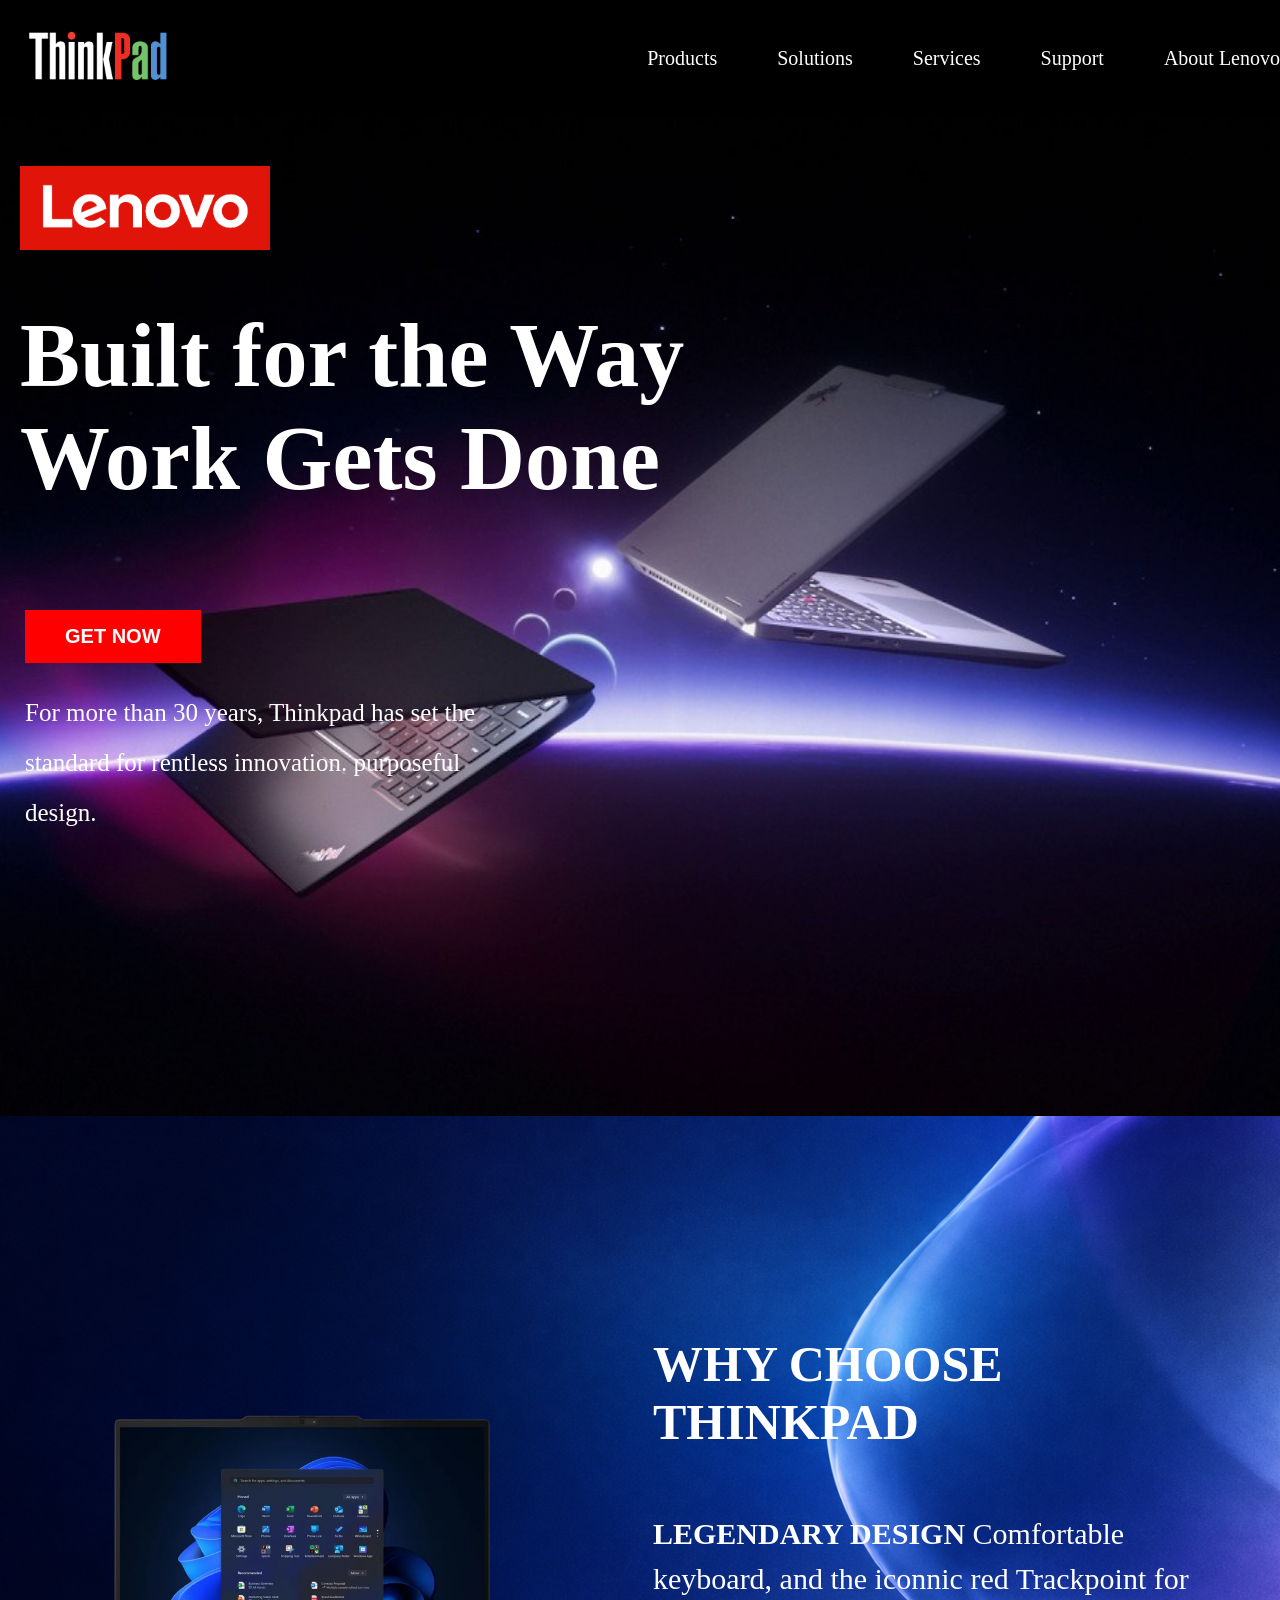
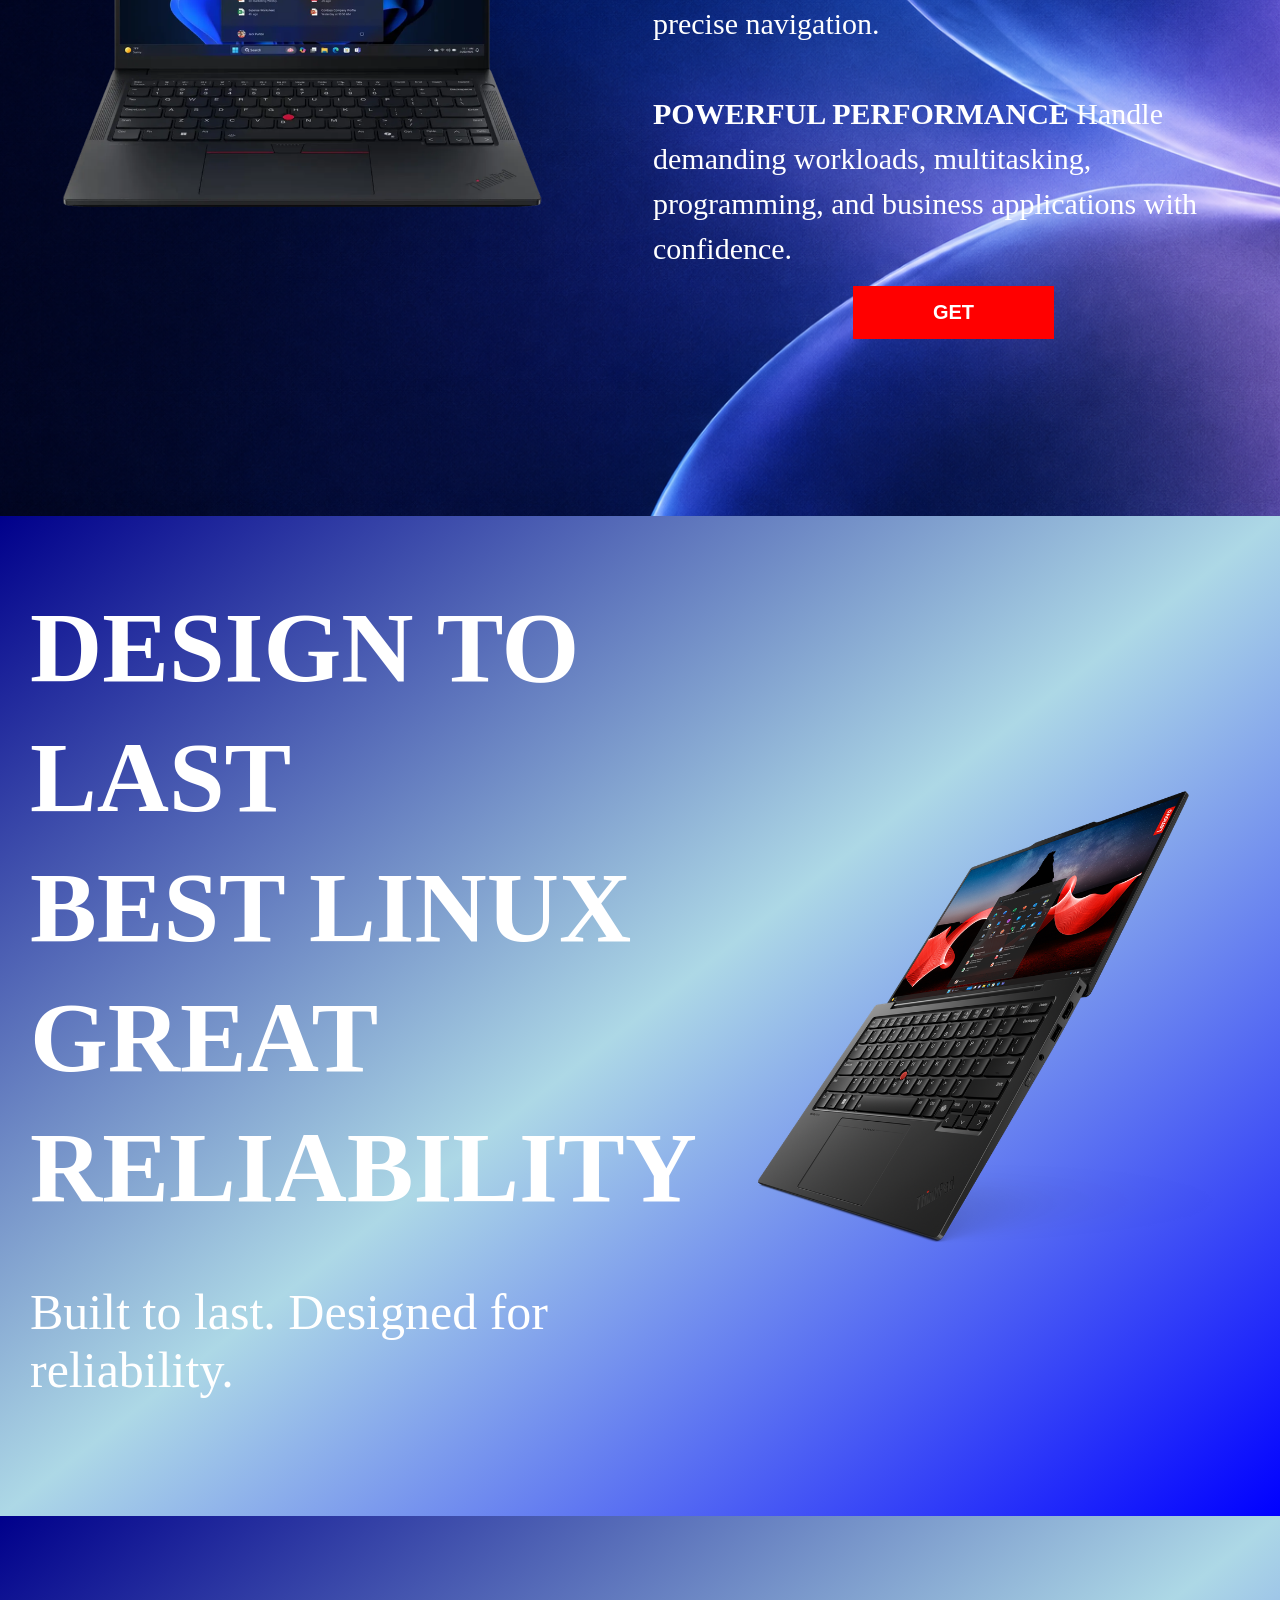
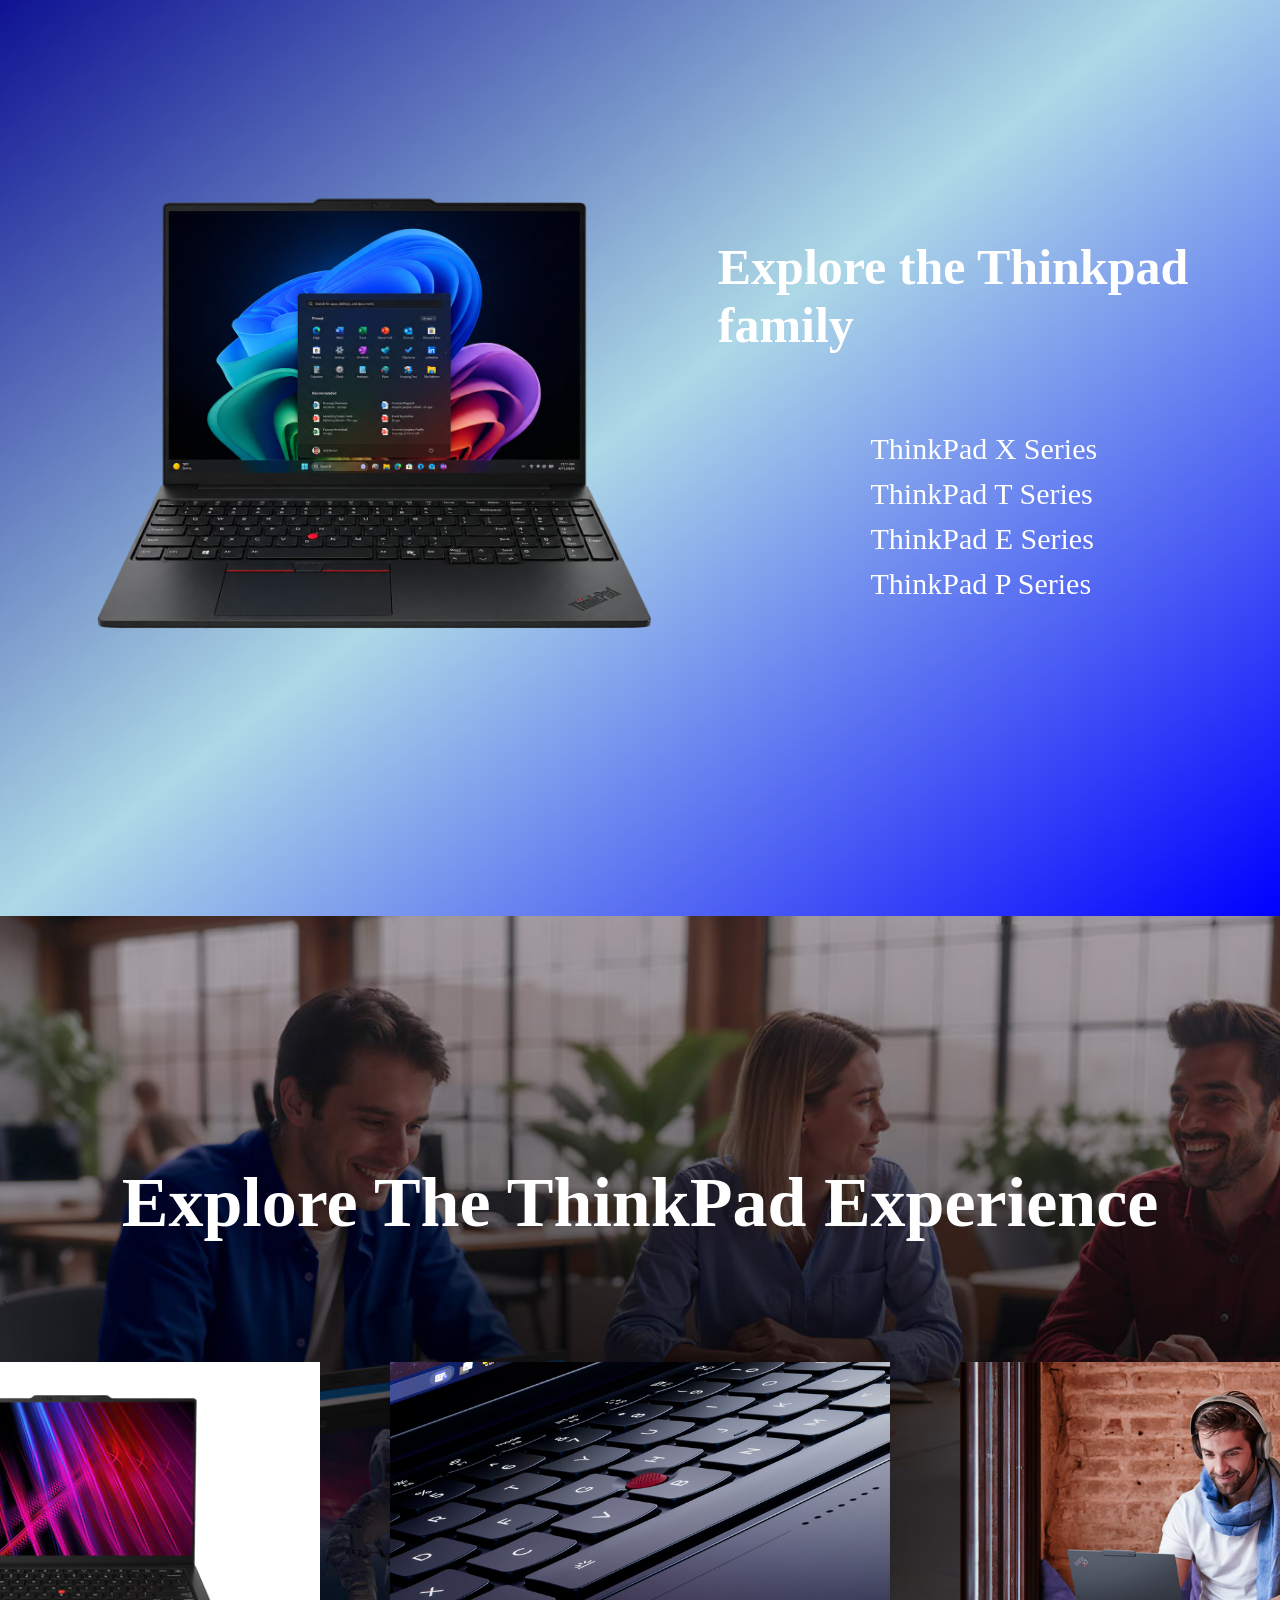
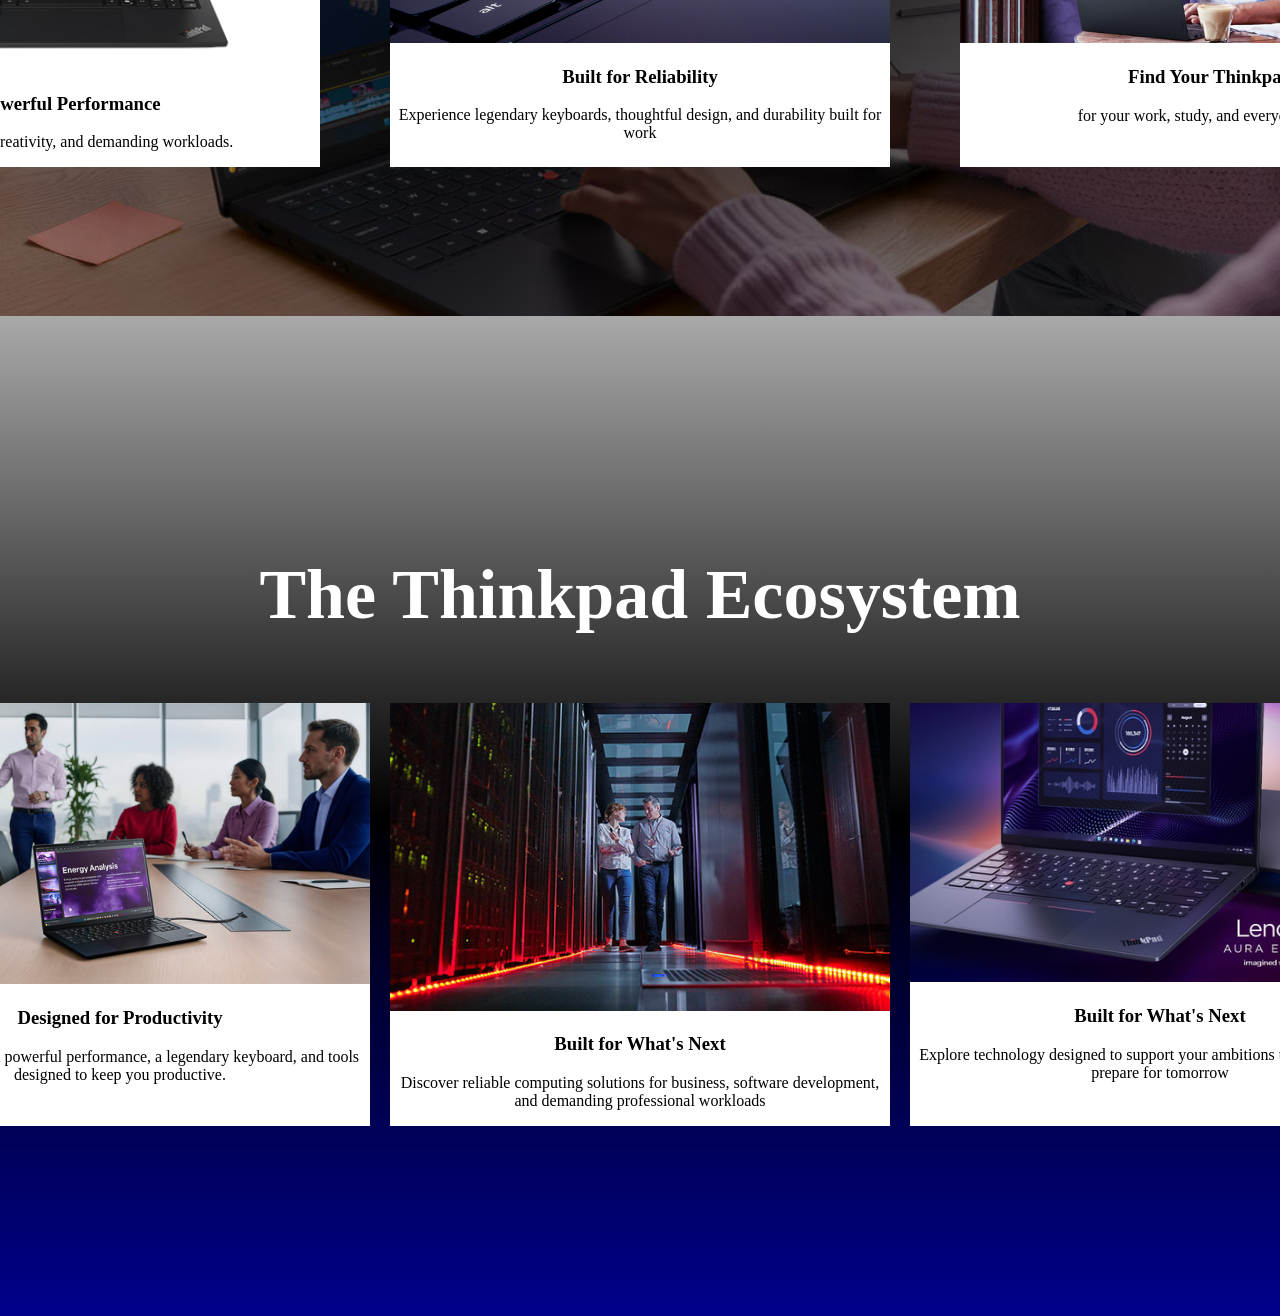
==== index.html @ c5175066 "update shopping and prevent overflow" ====
<!DOCTYPE html>
<html lang="en">

<head>
    <meta charset="UTF-8">
    <meta name="viewport" content="width=device-width, initial-scale=1.0">
    <title>Thinkpad</title>
</head>
<style>
    .logo img {
        width: 200px;
        margin-right: auto;
    }
    *
    {
        box-sizing: border-box;
    }

    html, body {
        width: 100%;
        padding: 0px;
        margin: 0px;
        box-sizing:border-box;
    }

    

    .head , .head ul {
        display: flex;
        flex-direction: row;
        align-items: center;
        justify-content: center;
        background-color: black;
        gap: 20px;


    }
    body{
        overflow-x: hidden;
    }

    .head ul
    {
        display:flex;
        flex-direction: row;
        align-items: center;
        margin-left:auto;
        gap: 60px;
        list-style:none;
    }

    .head ul > li > a
    {
        text-align: center;
        color:white;
        text-decoration:none;
        font-size: 20px;
    }

    .intro-background
    {
        background-image: url(backintro.jpg);
        width:100%;
        
        height:1000px;
        background-size:cover;
        background-position: center;
        background-repeat: no-repeat;
    }

    .lenovo-logo
    {
        width:250px;
        margin:50px 20px;
    }

    .intro-background h1 
    {
        color:white;
        font-size:90px;
        margin: 0 0 100px 20px;
    }

    .red-button{
        background-color: red;
        color: white;
        border:none;
        padding:15px 40px;
        font-weight:bold;
        cursor: pointer;
        font-size:20px;
        margin-left:25px;
    }

    .intro-background p {
        color:white;
        font-size:25px;
        line-height: 2;
        max-width:500px;
        margin-left:25px;

    }

    .why-thinkpad
    {
        color:white;
        background-image: url(backgroundcolor2.png);
        background-position: center;
        background-size: cover;
        width:100%;
        height:1000px;
        margin:0px;
        display:flex;
        align-items: center;
        justify-content: space-around;
        
    }

    .think-explore
    {
        width:100%;
        max-width: 500px;
        height:1000px;
        object-fit:contain;
        margin:0;

    }

    .thinkpad-content
    {
        width:45%;
        color:white;
        display:flex;
        flex-direction: column;
        align-items: center;
        justify-content: center;
    }

    .thinkpad-content h1{
        font-size:50px;
        margin-bottom: 30px;
    }

    .thinkpad-content p
    {
        font-size:30px;
        line-height: 1.5;
        margin-bottom:15px;
    }

    .red-button2{
        background-color: red;
        color: white;
        border:none;
        padding:15px 80px;
        font-weight:bold;
        cursor: pointer;
        font-size:20px;
        margin-left:25px;
    }

    .design-section
    {
        width:100%;
        max-width: 100%;
        height:1000px;
        margin:0;
        background: linear-gradient(to right bottom, darkblue,lightblue,blue);
        background-size: cover;
        background-position: center;
        background-repeat: none;

        display:flex;
        align-items: center;
        padding:30px;
        justify-content: center;
        box-sizing: border-box;
        overflow:hidden;
    }

    .design-content
    {
        width:100%;
        color:white;
    }

    .design-content h1{
        font-size:100px;
        line-height:1.3;
        margin:0;
    }

    .design-content p
    {
        font-size:50px;
    }

    .design-image
    {
        width:100%;
    }

    .design-image img {
    width: 100%;
    height: auto;
    object-fit: contain;
    margin-left: auto;
}

.series-section
{
    background: linear-gradient(to top left,blue,lightblue,darkblue);
    background-size: cover;
    background-position: center;
    width:100%;
    max-width: 100%;
    height:1000px;
    margin:0;
    display:flex;
    align-items: center;
    justify-content:center;
    box-sizing: border-box;
    padding:30px;
    
}



.series-img img
{
    width:100%;
    max-width:800px;
    

}

.series-content
{
    display: flex;
    flex-direction: column;
    align-items: center;
    justify-content: center;
}

.series-content h1
{
    color:white;
    font-size: 50px;

}

.series-content p
{
    font-size: 30px;

}

.series-content a
{
    display: inline-block;
    text-decoration: none;
    color:white;
    line-height: 1.5;
    transition: transform 0.9s ease, color 0.3s ease;
}

.series-content a:hover
{
    transform: scale(1.2);
    color:red;
}

.series-content a:last-child:hover
{
    transform:scale(1.2);
    color:black;
}

.Thinkpad-exp
{
    background-image: url(backgroundexp.png);
    background-position:center;
    background-size: cover;
    width:100%;
    height:1000px;
    display:flex;
    flex-direction: column;
    align-items: center;
    justify-content: center;
}
.Thinkpad-exp h1
{
    color:white;
    text-align: center;
    font-size: 70px;
    padding:50px;
}

.reason
{
    display:flex;
    flex-direction: row;
    align-items: stretch;
    justify-content: center;
    gap:50px;
}

.reason-exp
{
    display:inline-block;
    width:500px;
    background-color: white;
    margin:10px;
    box-sizing: border-box;
}

.reason-exp img{
    
    width:500px;
    
}

.reason-exp h3,
.reason-exp p
{
    text-align: center;
}


.Thinkpad-Ecosystem
{
    background: linear-gradient(to top, darkblue,black,darkgray);
    background-size: cover;
    background-position: center;
    display:flex;
    box-sizing:border-box;
    width:100%;
    height:1000px;
    align-items: center;
    flex-direction:column;
    justify-content: center;
}

.ecosystem
{
    display:flex;
    flex-direction: row;
    align-items: stretch;
    justify-content: center;
    gap:0px;
}

.Thinkpad-Ecosystem h1
{
    font-size: 70px;
    color:white;
    text-align: center;

}

.eco
{
    display:inline-block;
    width:500px;
    background-color: white;
    margin:10px;
    box-sizing:border-box;
}

.eco img
{
    width:500px;
}

.eco h3,
.eco p
{
    text-align: center;
    
}

/* BIG BIG BIG SCREEENNNNNNNNNNNNN */

@media screen and (max-width:1024px) {
    head{
        flex-wrap:wrap;
        padding:15px;
    }

    head ul {
        gap:20px;
        margin-left: 0;
        padding:0;
        flex-wrap: wrap;
    }

    .why-thinkpad{
        height:auto;
        padding:30px;
        gap:20px;
    }
    .thinkpad-explore 
    {
        width:50%;
    }
    .thinkpad-content
    {
        width:50%;
    }
    .thinkpad-content h1{
        font-size:35px;
    }
    .thinkpad-content p{
        font-size: 20px;
    }

    .design-content h1{
        font-size:60px;
    }
    .design-content p 
    {
        font-size:30px;
    }
    .series-section
    {
        height:auto;
        gap:20px;
    }
    .series-content h1 {
        font-size:35px;
    }

    .Thinkpad-exp, .Thinkpad-Ecosystem
    {
        height: auto;
        padding: 40px 20px;
    }

    .reason, .ecosystem
    {
        flex-wrap: wrap;
        gap:20px;
    }

    .reason-exp,.eco {
        width:45%;
        margin:0;
    }

    .reason-exp img, .eco img {
        width: 100%;
    }
}

/* MO-BI-LEEEEEEEEEEEEEEEEEEEEEEEEEEEEE uehnbgvieuohngbeoing */

@media screen and (max-with: 600px) {
    .head {
        flex-direction: colunm;
    }
    .head ul {
        flex-direction: column;
        gap:15px;
    }
    .logo img {
        width:150px;
    }

    .intro-background
    {
        height:auto;
        min-height: 600px;
        padding:20px;
    }

    .lenovo-logo
    {
        width: 150px;
        margin:20px 0;
    }
    .intro-background h1
    {
        font-size:40px;
        margin:20px 0 40px;
    }

    .intro-background p {
        font-size: 16px;
        line-height: 1.7;
        margin: 20px 0;

    }

    .red-button
    {
        font-size: 16px;
        padding: 12px 25px;
        margin:0;
    }

    .why-thinkpad 
    {
        flex-direction: column;
        height:auto;
        padding: 30px 20px;
    }

    .think-explore
    {
        width: 100%;
    }
    .thinkpad-content
    {
        width:100%;
    }

    .thinkpad-content h1 {
        font-size: 30px;
    }
    .thinkpad-content p 
    {
        font-size:18px;
    }

    .red-button2 
    {
        padding:12px 40px;
        margin:0;
    }

    .design-section
    {
        flex-direction: column;
        height:auto;
        padding: 20px;
    }

    .design-content h1 {
        font-size: 35px;
    }

    .design-content p 
    {
        font-size: 20px;
    }

    .design-image img 
    {
        width:100%;
    }

    .series-section{
        flex-direction: column;
        height:auto;
        padding:20px;
    }

    .series-img img {
        width:100%;
    }

    .series-content h1 {
        font-size: 30px;
        text-align:center;
    }
    .series-content p {
        font-size: 20px;
    }

    .Thinkpad-exp h1 {
        font-size:35px;
        padding:20px;
    }

    .reason{
        flex-direction: column;
        align-items: center;
    }

    .reason-exp {
        width:100%;
    }

    .Thinkpad-Ecosystem h1 {
        font-size: 35px;
    }

    .ecosystem{
        flex-direction: column;
        align-items: center;
    }

    .eco{
        width:100%
    }



}



   


   
</style>

<body>
    <header>
        <div class="head">
            <div class="logo">
                <a href="#"><img src="images.png" alt="THINKPAD"></a>
            </div>

            <ul>

            <li><a href="#">Products</a></li>
            <li><a href="#">Solutions</a></li>
            <li><a href="#">Services</a></li>
           <li><a href="#">Support</a></li>
            <li><a href="#">About Lenovo</a></li>
            </ul>

        </div>
    </header>

    <section class="intro">
        <div class="intro-background">
            <img class="lenovo-logo" src="lenovologo.png" alt="LENOVO">
            <h1>Built for the Way<br>Work Gets Done </h1>
            <button class="red-button">GET NOW</button>

            <p>
                For more than 30 years, Thinkpad has set the standard
                for rentless innovation. purposeful design.
            </p>
        </div>
    </section>

    <section>
        <div class="why-thinkpad">
            <img class="think-explore" src="thinkpad explore.png" alt="thinkpad">
            


            <div class="thinkpad-content">
                <h1>WHY CHOOSE THINKPAD</h1>
            <p>
                <strong>LEGENDARY DESIGN</strong>
                Comfortable keyboard, and the iconnic red Trackpoint
                for precise navigation.
            </p>
            

            <p>
                <strong>POWERFUL PERFORMANCE</strong>
                Handle demanding workloads, multitasking, programming,
                and business applications with confidence.
               
            </p>
              <button class="red-button2">GET</button>
            </div>
            
        </div>
    </section>

    <section class="design-section">
        <div class="design-content">
            <h1>
                DESIGN TO LAST<br>
                BEST LINUX<br>
                GREAT RELIABILITY
            </h1>
            <p>Built to last. Designed for reliability.</p>
        </div>
        <div class="design-image">
            <img src="thinkpadatdesign.png" alt="Thinkpad design">
        </div>
    </section>

    <section class="series-section">
        <div class="series-img">
            <img src="Laptop ThinkPad với menu Start Windows 11.png" alt="thinkpad2">
        </div>

        <div class="series-content">
            <h1>Explore the Thinkpad family</h1>
            <p><a href="https://www.lenovo.com/vn/vi/c/laptops/thinkpad/thinkpadx/" target="_blank">ThinkPad X Series</a> <br>
            <a href="https://www.lenovo.com/vn/vi/c/laptops/thinkpad/thinkpadt/" target="_blank">ThinkPad T Series</a>  <br>
            <a href="https://www.lenovo.com/vn/vi/c/laptops/thinkpad/thinkpade/" target="_blank">ThinkPad E Series</a> <br>
            <a href="https://www.lenovo.com/vn/vi/c/laptops/thinkpad/thinkpadp/" target="_blank">ThinkPad P Series</a></p>
        </div>
    </section>

    <section class="Thinkpad-exp">
    <h1>Explore The ThinkPad Experience</h1>
    <div class="reason">
    <div class="reason-exp">
        <img src="Powerfulperformance.png" alt="POWERFUL">
        <h3>Powerful Performance</h3>
        <p>Productivity, creativity, and demanding workloads.</p>
    </div>
    <div class="reason-exp">
        <img src="BuiltForReliability.png" alt="reliability">
        <h3>Built for Reliability</h3>
        <p>Experience legendary keyboards, thoughtful design, and durability built for work</p>
    </div>
    <div class="reason-exp">
        <img src="FindYoutThinkpad.png" alt="Find Your Thinkpad">
        <h3>Find Your Thinkpad</h3>
        <p>for your work, study, and everyday needs</p>
    </div>
    </div>
    </section>

    <section>
        <div class="Thinkpad-Ecosystem">
            <h1>The Thinkpad Ecosystem</h1>
            <div class="ecosystem">
            <div class="eco">
                <img src="Designed for Productivity.png" alt="Designed for Productivity">
                <h3>Designed for Productivity</h3>
                <p>Work smarter with powerful performance, a legendary keyboard, and tools designed to keep you productive.</p>
            </div>
            <div class="eco">
                <img src="Technology Without Limits.png" alt="Technology Without Limits">
                <h3>Built for What's Next</h3>
                <p>Discover reliable computing solutions for business, software development, and demanding professional workloads</p>
            </div>
            <div class="eco">
                <img src="Built for What's Next.png" alt="Built for What's Next">
                <h3>Built for What's Next</h3>
                
                <p>Explore technology designed to support your ambitions today and help you prepare for tomorrow</p>
            </div>
            </div>
        </div>
    </section>
    
        

    
</body>

</html>
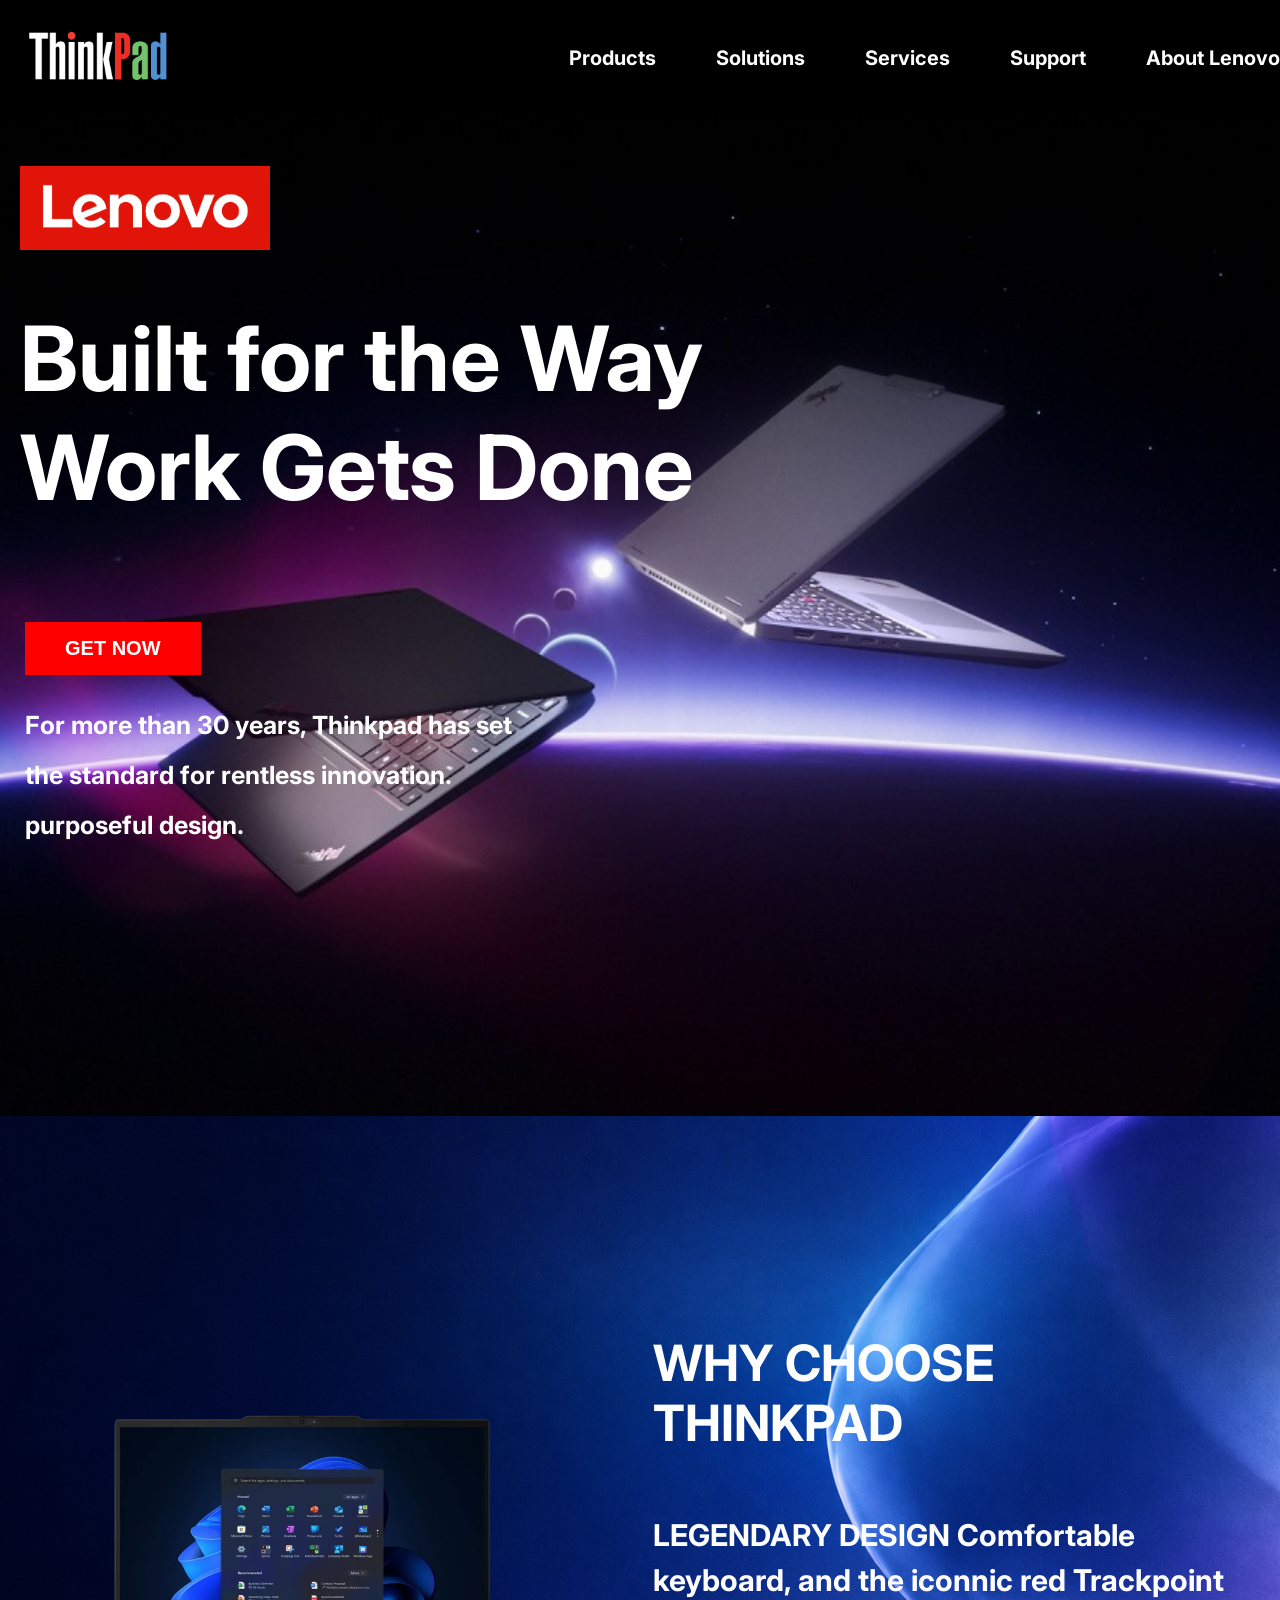
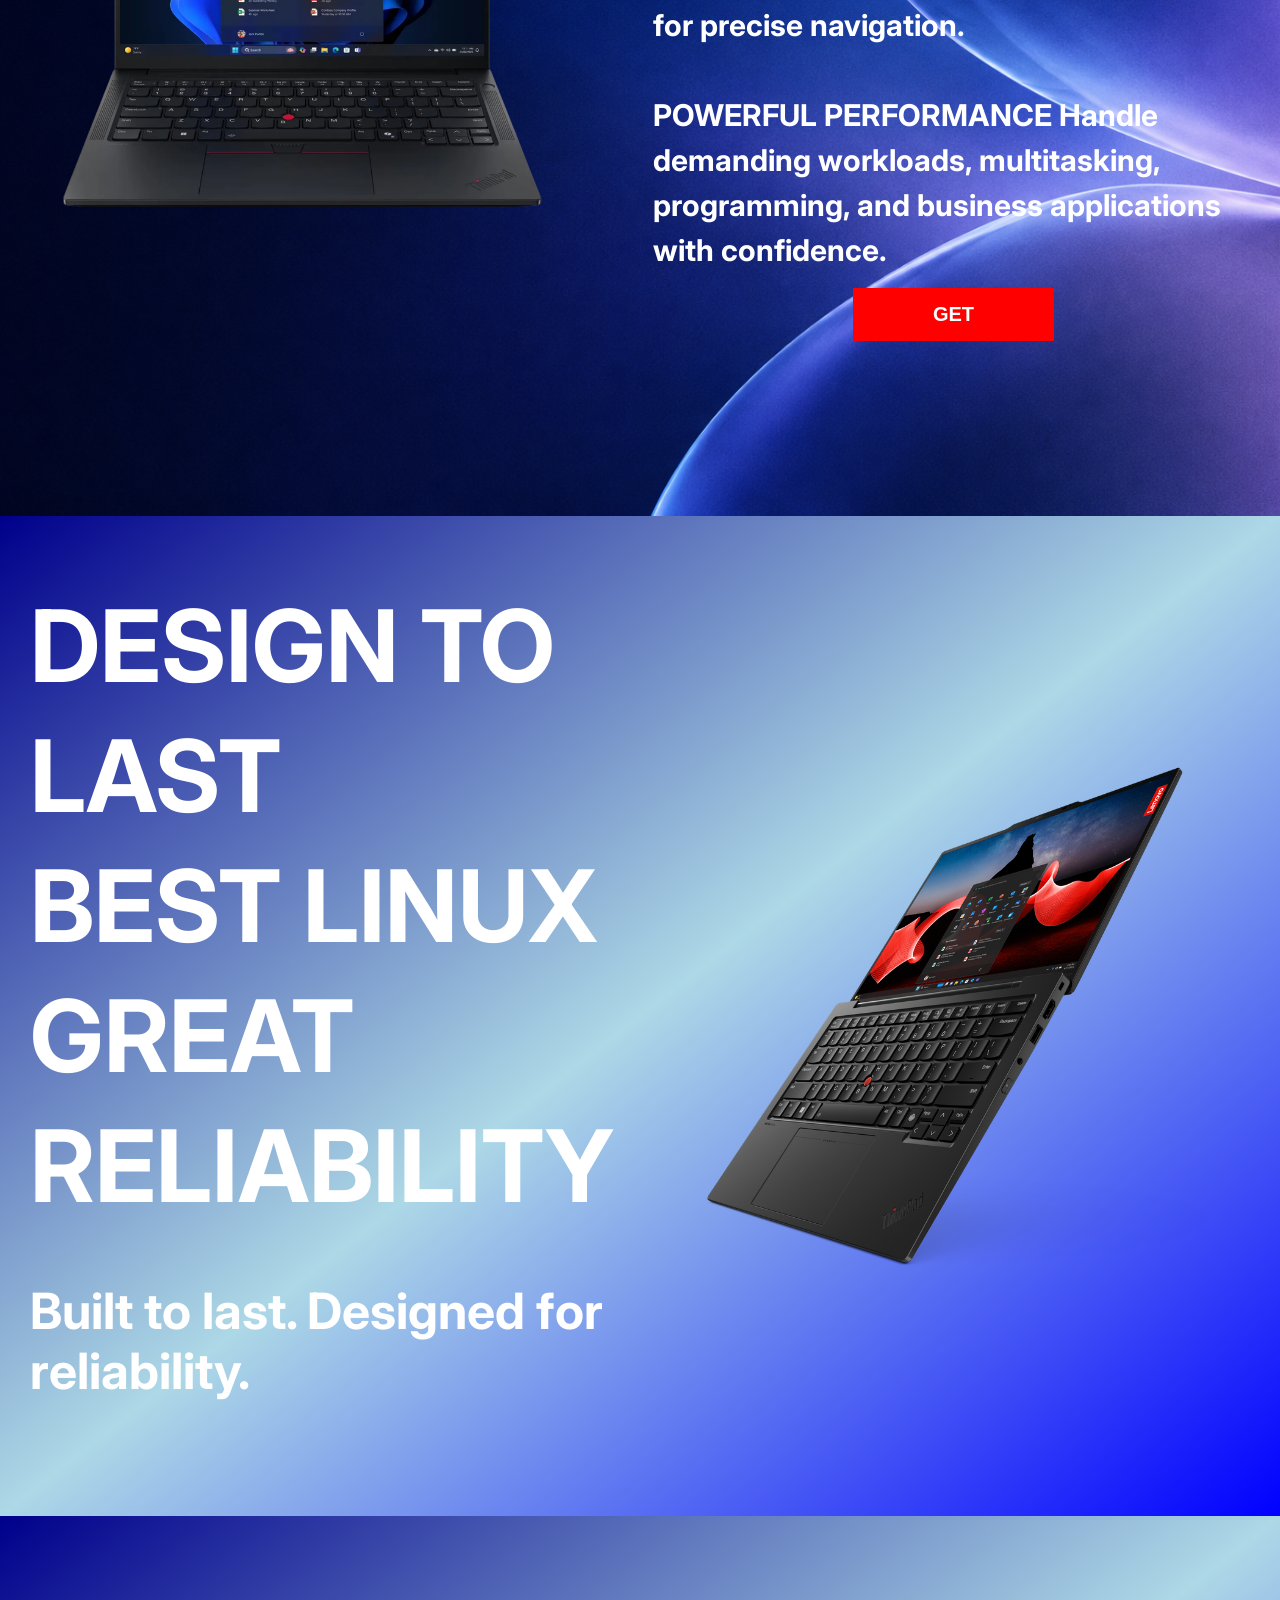
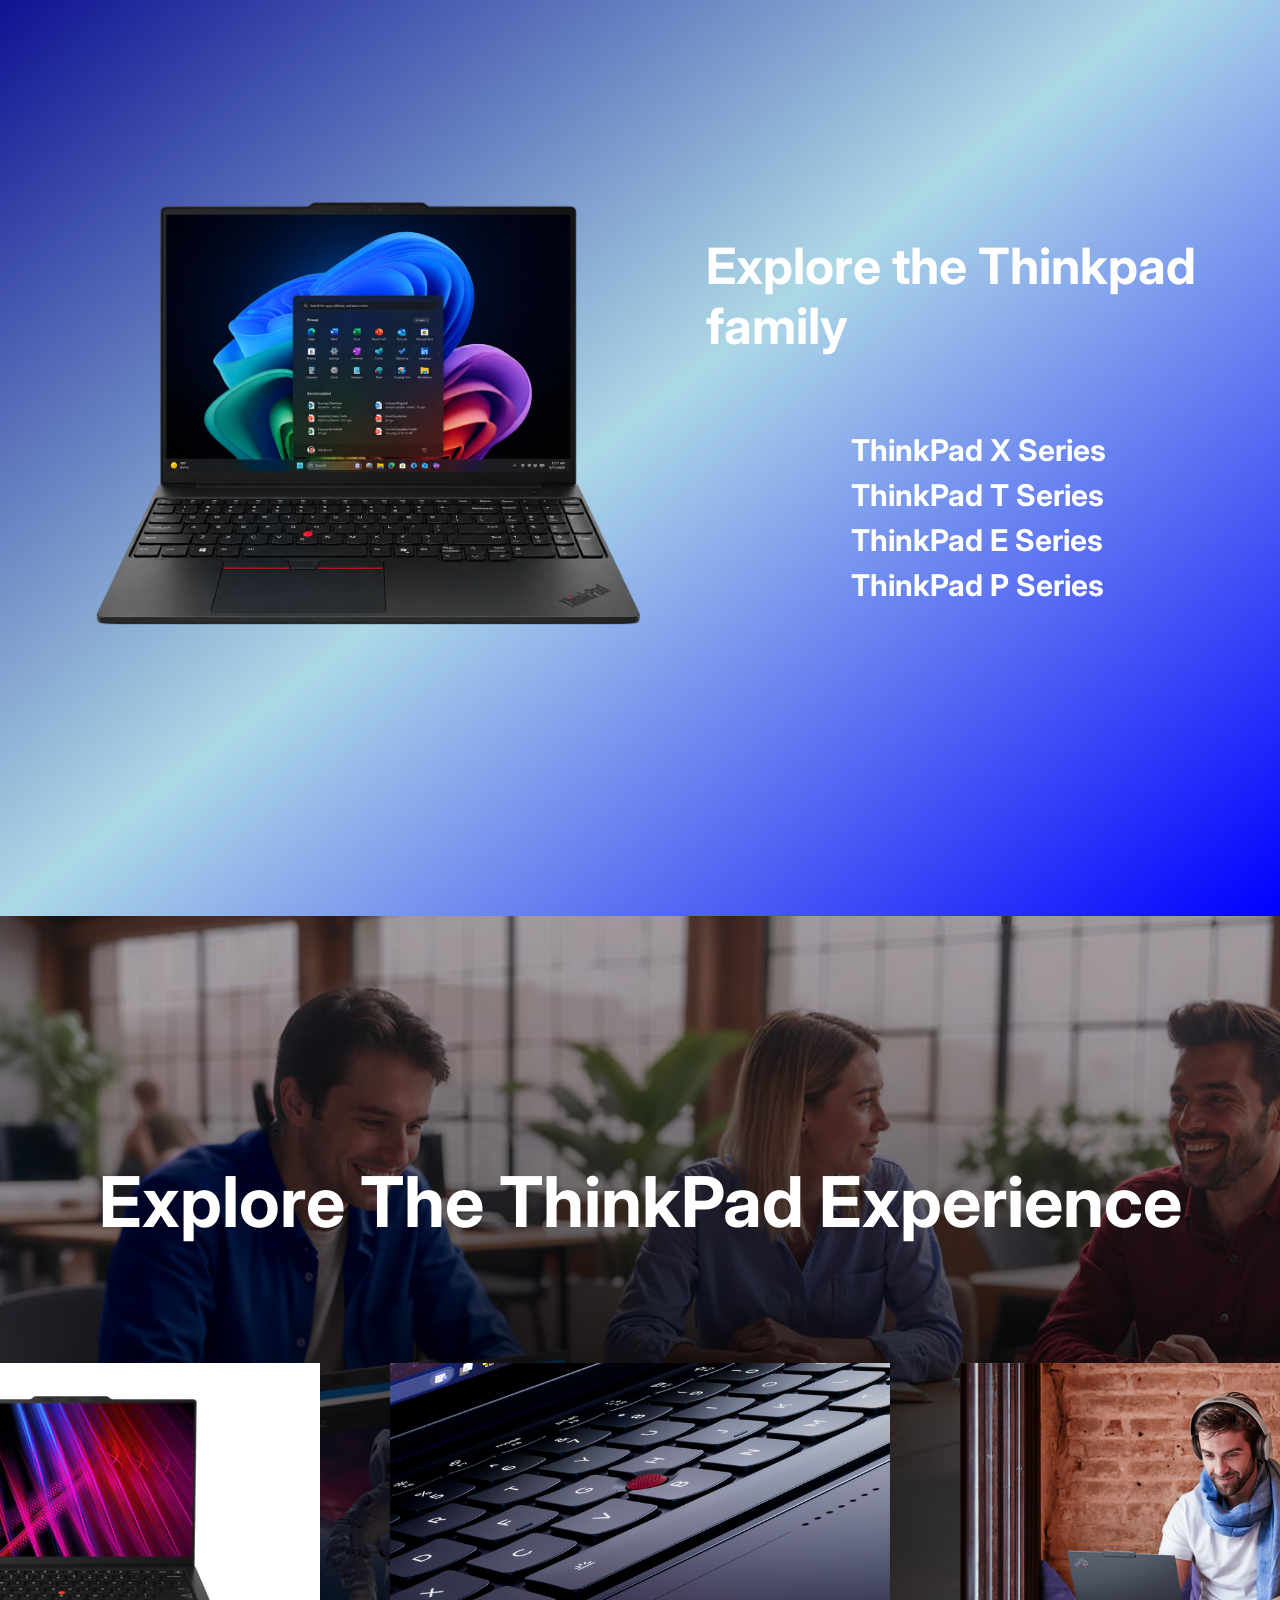
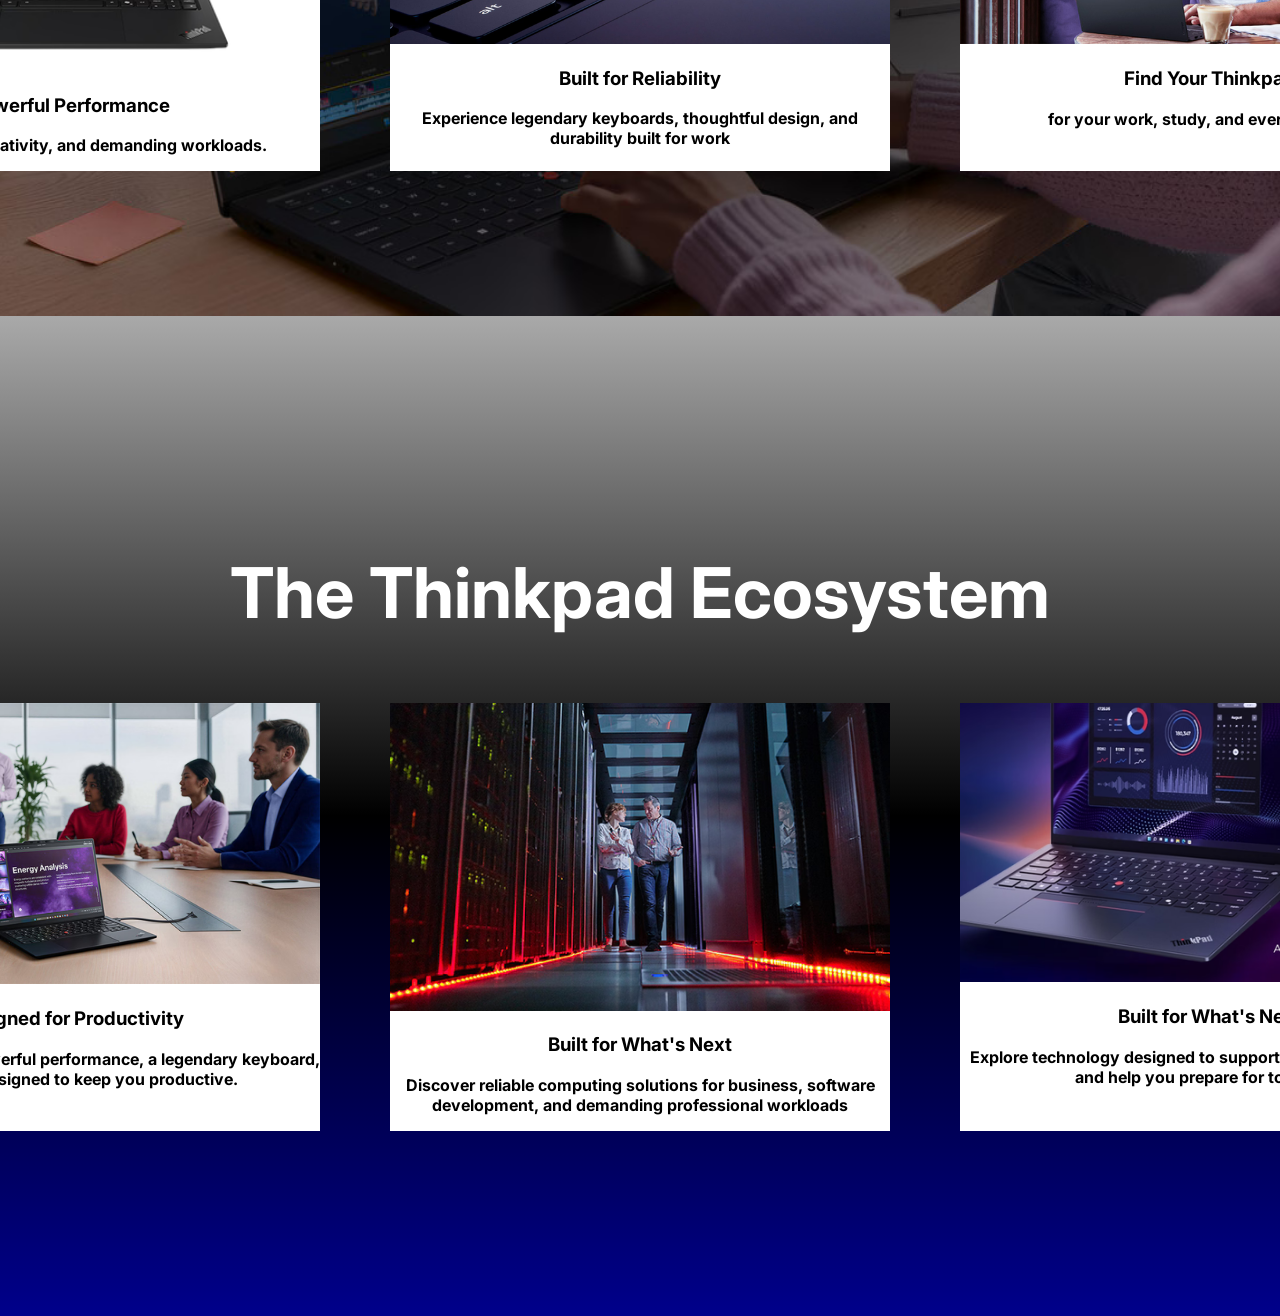
==== commit a18be85c: "Merge branch 'main' of https://github.com/Th4nhD4at/Demo" ====
--- a/index.html
+++ b/index.html
@@ -1,746 +1,715 @@
-<!DOCTYPE html>
+<!doctype html>
 <html lang="en">
-
-<head>
-    <meta charset="UTF-8">
-    <meta name="viewport" content="width=device-width, initial-scale=1.0">
-    <title>Thinkpad</title>
-</head>
-<style>
-    .logo img {
-        width: 200px;
-        margin-right: auto;
-    }
-    *
-    {
-        box-sizing: border-box;
-    }
-
-    html, body {
-        width: 100%;
-        padding: 0px;
-        margin: 0px;
-        box-sizing:border-box;
-    }
-
-    
-
-    .head , .head ul {
-        display: flex;
-        flex-direction: row;
-        align-items: center;
-        justify-content: center;
-        background-color: black;
-        gap: 20px;
-
-
-    }
-    body{
-        overflow-x: hidden;
-    }
-
-    .head ul
-    {
-        display:flex;
-        flex-direction: row;
-        align-items: center;
-        margin-left:auto;
-        gap: 60px;
-        list-style:none;
-    }
-
-    .head ul > li > a
-    {
-        text-align: center;
-        color:white;
-        text-decoration:none;
-        font-size: 20px;
-    }
-
-    .intro-background
-    {
-        background-image: url(backintro.jpg);
-        width:100%;
-        
-        height:1000px;
-        background-size:cover;
-        background-position: center;
-        background-repeat: no-repeat;
-    }
-
-    .lenovo-logo
-    {
-        width:250px;
-        margin:50px 20px;
-    }
-
-    .intro-background h1 
-    {
-        color:white;
-        font-size:90px;
-        margin: 0 0 100px 20px;
-    }
-
-    .red-button{
-        background-color: red;
-        color: white;
-        border:none;
-        padding:15px 40px;
-        font-weight:bold;
-        cursor: pointer;
-        font-size:20px;
-        margin-left:25px;
-    }
-
-    .intro-background p {
-        color:white;
-        font-size:25px;
-        line-height: 2;
-        max-width:500px;
-        margin-left:25px;
-
-    }
-
-    .why-thinkpad
-    {
-        color:white;
-        background-image: url(backgroundcolor2.png);
-        background-position: center;
-        background-size: cover;
-        width:100%;
-        height:1000px;
-        margin:0px;
-        display:flex;
-        align-items: center;
-        justify-content: space-around;
-        
-    }
-
-    .think-explore
-    {
-        width:100%;
-        max-width: 500px;
-        height:1000px;
-        object-fit:contain;
-        margin:0;
-
-    }
-
-    .thinkpad-content
-    {
-        width:45%;
-        color:white;
-        display:flex;
-        flex-direction: column;
-        align-items: center;
-        justify-content: center;
-    }
-
-    .thinkpad-content h1{
-        font-size:50px;
-        margin-bottom: 30px;
-    }
-
-    .thinkpad-content p
-    {
-        font-size:30px;
-        line-height: 1.5;
-        margin-bottom:15px;
-    }
-
-    .red-button2{
-        background-color: red;
-        color: white;
-        border:none;
-        padding:15px 80px;
-        font-weight:bold;
-        cursor: pointer;
-        font-size:20px;
-        margin-left:25px;
-    }
-
-    .design-section
-    {
-        width:100%;
-        max-width: 100%;
-        height:1000px;
-        margin:0;
-        background: linear-gradient(to right bottom, darkblue,lightblue,blue);
-        background-size: cover;
-        background-position: center;
-        background-repeat: none;
-
-        display:flex;
-        align-items: center;
-        padding:30px;
-        justify-content: center;
-        box-sizing: border-box;
-        overflow:hidden;
-    }
-
-    .design-content
-    {
-        width:100%;
-        color:white;
-    }
-
-    .design-content h1{
-        font-size:100px;
-        line-height:1.3;
-        margin:0;
-    }
-
-    .design-content p
-    {
-        font-size:50px;
-    }
-
-    .design-image
-    {
-        width:100%;
-    }
-
-    .design-image img {
-    width: 100%;
-    height: auto;
-    object-fit: contain;
-    margin-left: auto;
-}
-
-.series-section
-{
-    background: linear-gradient(to top left,blue,lightblue,darkblue);
-    background-size: cover;
-    background-position: center;
-    width:100%;
-    max-width: 100%;
-    height:1000px;
-    margin:0;
-    display:flex;
-    align-items: center;
-    justify-content:center;
-    box-sizing: border-box;
-    padding:30px;
-    
-}
-
-
-
-.series-img img
-{
-    width:100%;
-    max-width:800px;
-    
-
-}
-
-.series-content
-{
-    display: flex;
-    flex-direction: column;
-    align-items: center;
-    justify-content: center;
-}
-
-.series-content h1
-{
-    color:white;
-    font-size: 50px;
-
-}
-
-.series-content p
-{
-    font-size: 30px;
-
-}
-
-.series-content a
-{
-    display: inline-block;
-    text-decoration: none;
-    color:white;
-    line-height: 1.5;
-    transition: transform 0.9s ease, color 0.3s ease;
-}
-
-.series-content a:hover
-{
-    transform: scale(1.2);
-    color:red;
-}
-
-.series-content a:last-child:hover
-{
-    transform:scale(1.2);
-    color:black;
-}
-
-.Thinkpad-exp
-{
-    background-image: url(backgroundexp.png);
-    background-position:center;
-    background-size: cover;
-    width:100%;
-    height:1000px;
-    display:flex;
-    flex-direction: column;
-    align-items: center;
-    justify-content: center;
-}
-.Thinkpad-exp h1
-{
-    color:white;
-    text-align: center;
-    font-size: 70px;
-    padding:50px;
-}
-
-.reason
-{
-    display:flex;
-    flex-direction: row;
-    align-items: stretch;
-    justify-content: center;
-    gap:50px;
-}
-
-.reason-exp
-{
-    display:inline-block;
-    width:500px;
-    background-color: white;
-    margin:10px;
-    box-sizing: border-box;
-}
-
-.reason-exp img{
-    
-    width:500px;
-    
-}
-
-.reason-exp h3,
-.reason-exp p
-{
-    text-align: center;
-}
-
-
-.Thinkpad-Ecosystem
-{
-    background: linear-gradient(to top, darkblue,black,darkgray);
-    background-size: cover;
-    background-position: center;
-    display:flex;
-    box-sizing:border-box;
-    width:100%;
-    height:1000px;
-    align-items: center;
-    flex-direction:column;
-    justify-content: center;
-}
-
-.ecosystem
-{
-    display:flex;
-    flex-direction: row;
-    align-items: stretch;
-    justify-content: center;
-    gap:0px;
-}
-
-.Thinkpad-Ecosystem h1
-{
-    font-size: 70px;
-    color:white;
-    text-align: center;
-
-}
-
-.eco
-{
-    display:inline-block;
-    width:500px;
-    background-color: white;
-    margin:10px;
-    box-sizing:border-box;
-}
-
-.eco img
-{
-    width:500px;
-}
-
-.eco h3,
-.eco p
-{
-    text-align: center;
-    
-}
-
-/* BIG BIG BIG SCREEENNNNNNNNNNNNN */
-
-@media screen and (max-width:1024px) {
-    head{
-        flex-wrap:wrap;
-        padding:15px;
-    }
-
-    head ul {
-        gap:20px;
-        margin-left: 0;
-        padding:0;
-        flex-wrap: wrap;
-    }
-
-    .why-thinkpad{
-        height:auto;
-        padding:30px;
-        gap:20px;
-    }
-    .thinkpad-explore 
-    {
-        width:50%;
-    }
-    .thinkpad-content
-    {
-        width:50%;
-    }
-    .thinkpad-content h1{
-        font-size:35px;
-    }
-    .thinkpad-content p{
-        font-size: 20px;
-    }
-
-    .design-content h1{
-        font-size:60px;
-    }
-    .design-content p 
-    {
-        font-size:30px;
-    }
-    .series-section
-    {
-        height:auto;
-        gap:20px;
-    }
-    .series-content h1 {
-        font-size:35px;
-    }
-
-    .Thinkpad-exp, .Thinkpad-Ecosystem
-    {
-        height: auto;
-        padding: 40px 20px;
-    }
-
-    .reason, .ecosystem
-    {
-        flex-wrap: wrap;
-        gap:20px;
-    }
-
-    .reason-exp,.eco {
-        width:45%;
-        margin:0;
-    }
-
-    .reason-exp img, .eco img {
-        width: 100%;
-    }
-}
-
-/* MO-BI-LEEEEEEEEEEEEEEEEEEEEEEEEEEEEE uehnbgvieuohngbeoing */
-
-@media screen and (max-with: 600px) {
-    .head {
-        flex-direction: colunm;
-    }
-    .head ul {
-        flex-direction: column;
-        gap:15px;
-    }
-    .logo img {
-        width:150px;
-    }
-
-    .intro-background
-    {
-        height:auto;
-        min-height: 600px;
-        padding:20px;
-    }
-
-    .lenovo-logo
-    {
-        width: 150px;
-        margin:20px 0;
-    }
-    .intro-background h1
-    {
-        font-size:40px;
-        margin:20px 0 40px;
-    }
-
-    .intro-background p {
-        font-size: 16px;
-        line-height: 1.7;
-        margin: 20px 0;
-
-    }
-
-    .red-button
-    {
-        font-size: 16px;
-        padding: 12px 25px;
-        margin:0;
-    }
-
-    .why-thinkpad 
-    {
-        flex-direction: column;
-        height:auto;
-        padding: 30px 20px;
-    }
-
-    .think-explore
-    {
-        width: 100%;
-    }
-    .thinkpad-content
-    {
-        width:100%;
-    }
-
-    .thinkpad-content h1 {
-        font-size: 30px;
-    }
-    .thinkpad-content p 
-    {
-        font-size:18px;
-    }
-
-    .red-button2 
-    {
-        padding:12px 40px;
-        margin:0;
-    }
-
-    .design-section
-    {
-        flex-direction: column;
-        height:auto;
-        padding: 20px;
-    }
-
-    .design-content h1 {
-        font-size: 35px;
-    }
-
-    .design-content p 
-    {
-        font-size: 20px;
-    }
-
-    .design-image img 
-    {
-        width:100%;
-    }
-
-    .series-section{
-        flex-direction: column;
-        height:auto;
-        padding:20px;
-    }
-
-    .series-img img {
-        width:100%;
-    }
-
-    .series-content h1 {
-        font-size: 30px;
-        text-align:center;
-    }
-    .series-content p {
-        font-size: 20px;
-    }
-
-    .Thinkpad-exp h1 {
-        font-size:35px;
-        padding:20px;
-    }
-
-    .reason{
-        flex-direction: column;
-        align-items: center;
-    }
-
-    .reason-exp {
-        width:100%;
-    }
-
-    .Thinkpad-Ecosystem h1 {
-        font-size: 35px;
-    }
-
-    .ecosystem{
-        flex-direction: column;
-        align-items: center;
-    }
-
-    .eco{
-        width:100%
-    }
-
-
-
-}
-
-
-
-   
-
-
-   
-</style>
-
-<body>
-    <header>
-        <div class="head">
-            <div class="logo">
-                <a href="#"><img src="images.png" alt="THINKPAD"></a>
-            </div>
-
-            <ul>
-
-            <li><a href="#">Products</a></li>
-            <li><a href="#">Solutions</a></li>
-            <li><a href="#">Services</a></li>
-           <li><a href="#">Support</a></li>
-            <li><a href="#">About Lenovo</a></li>
-            </ul>
-
-        </div>
-    </header>
-
-    <section class="intro">
-        <div class="intro-background">
-            <img class="lenovo-logo" src="lenovologo.png" alt="LENOVO">
-            <h1>Built for the Way<br>Work Gets Done </h1>
-            <button class="red-button">GET NOW</button>
-
-            <p>
-                For more than 30 years, Thinkpad has set the standard
-                for rentless innovation. purposeful design.
-            </p>
-        </div>
-    </section>
-
-    <section>
-        <div class="why-thinkpad">
-            <img class="think-explore" src="thinkpad explore.png" alt="thinkpad">
-            
-
-
-            <div class="thinkpad-content">
-                <h1>WHY CHOOSE THINKPAD</h1>
-            <p>
-                <strong>LEGENDARY DESIGN</strong>
-                Comfortable keyboard, and the iconnic red Trackpoint
-                for precise navigation.
-            </p>
-            
-
-            <p>
-                <strong>POWERFUL PERFORMANCE</strong>
-                Handle demanding workloads, multitasking, programming,
-                and business applications with confidence.
-               
-            </p>
-              <button class="red-button2">GET</button>
-            </div>
-            
-        </div>
-    </section>
-
-    <section class="design-section">
-        <div class="design-content">
-            <h1>
-                DESIGN TO LAST<br>
-                BEST LINUX<br>
-                GREAT RELIABILITY
-            </h1>
-            <p>Built to last. Designed for reliability.</p>
-        </div>
-        <div class="design-image">
-            <img src="thinkpadatdesign.png" alt="Thinkpad design">
-        </div>
-    </section>
-
-    <section class="series-section">
-        <div class="series-img">
-            <img src="Laptop ThinkPad với menu Start Windows 11.png" alt="thinkpad2">
-        </div>
-
-        <div class="series-content">
-            <h1>Explore the Thinkpad family</h1>
-            <p><a href="https://www.lenovo.com/vn/vi/c/laptops/thinkpad/thinkpadx/" target="_blank">ThinkPad X Series</a> <br>
-            <a href="https://www.lenovo.com/vn/vi/c/laptops/thinkpad/thinkpadt/" target="_blank">ThinkPad T Series</a>  <br>
-            <a href="https://www.lenovo.com/vn/vi/c/laptops/thinkpad/thinkpade/" target="_blank">ThinkPad E Series</a> <br>
-            <a href="https://www.lenovo.com/vn/vi/c/laptops/thinkpad/thinkpadp/" target="_blank">ThinkPad P Series</a></p>
-        </div>
-    </section>
-
-    <section class="Thinkpad-exp">
-    <h1>Explore The ThinkPad Experience</h1>
-    <div class="reason">
-    <div class="reason-exp">
-        <img src="Powerfulperformance.png" alt="POWERFUL">
-        <h3>Powerful Performance</h3>
-        <p>Productivity, creativity, and demanding workloads.</p>
-    </div>
-    <div class="reason-exp">
-        <img src="BuiltForReliability.png" alt="reliability">
-        <h3>Built for Reliability</h3>
-        <p>Experience legendary keyboards, thoughtful design, and durability built for work</p>
-    </div>
-    <div class="reason-exp">
-        <img src="FindYoutThinkpad.png" alt="Find Your Thinkpad">
-        <h3>Find Your Thinkpad</h3>
-        <p>for your work, study, and everyday needs</p>
-    </div>
-    </div>
-    </section>
-
-    <section>
-        <div class="Thinkpad-Ecosystem">
-            <h1>The Thinkpad Ecosystem</h1>
-            <div class="ecosystem">
-            <div class="eco">
-                <img src="Designed for Productivity.png" alt="Designed for Productivity">
-                <h3>Designed for Productivity</h3>
-                <p>Work smarter with powerful performance, a legendary keyboard, and tools designed to keep you productive.</p>
-            </div>
-            <div class="eco">
-                <img src="Technology Without Limits.png" alt="Technology Without Limits">
-                <h3>Built for What's Next</h3>
-                <p>Discover reliable computing solutions for business, software development, and demanding professional workloads</p>
-            </div>
-            <div class="eco">
-                <img src="Built for What's Next.png" alt="Built for What's Next">
-                <h3>Built for What's Next</h3>
-                
-                <p>Explore technology designed to support your ambitions today and help you prepare for tomorrow</p>
-            </div>
-            </div>
-        </div>
-    </section>
-    
-        
-
-    
-</body>
-
-</html>+	<head>
+		<meta charset="UTF-8" />
+		<meta name="viewport" content="width=device-width, initial-scale=1.0" />
+		<title>Thinkpad</title>
+		<link rel="preconnect" href="https://fonts.googleapis.com" />
+		<link rel="preconnect" href="https://fonts.gstatic.com" crossorigin />
+		<link
+			href="https://fonts.googleapis.com/css2?family=Inter:ital,opsz,wght@0,14..32,100..900;1,14..32,100..900&display=swap"
+			rel="stylesheet"
+		/>
+	</head>
+	<style>
+		body {
+			font-family: "Inter", sans-serif;
+			font-optical-sizing: auto;
+			font-weight: bold;
+			font-style: normal;
+		}
+		.logo img {
+			width: 200px;
+			margin-right: auto;
+		}
+		* {
+			box-sizing: border-box;
+		}
+
+		html,
+		body {
+			width: 100%;
+			padding: 0px;
+			margin: 0px;
+			box-sizing: border-box;
+		}
+
+		body {
+			overflow-x: hidden;
+		}
+
+		.head,
+		.head ul {
+			display: flex;
+			flex-direction: row;
+			align-items: center;
+			justify-content: center;
+			background-color: black;
+			gap: 20px;
+		}
+
+		.head ul {
+			display: flex;
+			flex-direction: row;
+			align-items: center;
+			margin-left: auto;
+			gap: 60px;
+			list-style: none;
+		}
+
+		.head ul > li > a {
+			text-align: center;
+			color: white;
+			text-decoration: none;
+			font-size: 20px;
+		}
+
+		.intro-background {
+			background-image: url(backintro.jpg);
+			width: 100%;
+
+			height: 1000px;
+			background-size: cover;
+			background-position: center;
+			background-repeat: no-repeat;
+		}
+
+		.lenovo-logo {
+			width: 250px;
+			margin: 50px 20px;
+		}
+
+		.intro-background h1 {
+			color: white;
+			font-size: 90px;
+			margin: 0 0 100px 20px;
+		}
+
+		.red-button {
+			background-color: red;
+			color: white;
+			border: none;
+			padding: 15px 40px;
+			font-weight: bold;
+			cursor: pointer;
+			font-size: 20px;
+			margin-left: 25px;
+		}
+
+		.intro-background p {
+			color: white;
+			font-size: 25px;
+			line-height: 2;
+			max-width: 500px;
+			margin-left: 25px;
+		}
+
+		.why-thinkpad {
+			color: white;
+			background-image: url(backgroundcolor2.png);
+			background-position: center;
+			background-size: cover;
+			width: 100%;
+			height: 1000px;
+			margin: 0px;
+			display: flex;
+			align-items: center;
+			justify-content: space-around;
+		}
+
+		.think-explore {
+			width: 100%;
+			max-width: 500px;
+			height: 1000px;
+			object-fit: contain;
+			margin: 0;
+		}
+
+		.thinkpad-content {
+			width: 45%;
+			color: white;
+			display: flex;
+			flex-direction: column;
+			align-items: center;
+			justify-content: center;
+		}
+
+		.thinkpad-content h1 {
+			font-size: 50px;
+			margin-bottom: 30px;
+		}
+
+		.thinkpad-content p {
+			font-size: 30px;
+			line-height: 1.5;
+			margin-bottom: 15px;
+		}
+
+		.red-button2 {
+			background-color: red;
+			color: white;
+			border: none;
+			padding: 15px 80px;
+			font-weight: bold;
+			cursor: pointer;
+			font-size: 20px;
+			margin-left: 25px;
+		}
+
+		.design-section {
+			width: 100%;
+			max-width: 100%;
+			height: 1000px;
+			margin: 0;
+			background: linear-gradient(to right bottom, darkblue, lightblue, blue);
+			background-size: cover;
+			background-position: center;
+			background-repeat: none;
+
+			display: flex;
+			align-items: center;
+			padding: 30px;
+			justify-content: center;
+			box-sizing: border-box;
+			overflow: hidden;
+		}
+
+		.design-content {
+			width: 100%;
+			color: white;
+		}
+
+		.design-content h1 {
+			font-size: 100px;
+			line-height: 1.3;
+			margin: 0;
+		}
+
+		.design-content p {
+			font-size: 50px;
+		}
+
+		.design-image {
+			width: 100%;
+		}
+
+		.design-image img {
+			width: 100%;
+			height: auto;
+			object-fit: contain;
+			margin-left: auto;
+		}
+
+		.series-section {
+			background: linear-gradient(to top left, blue, lightblue, darkblue);
+			background-size: cover;
+			background-position: center;
+			width: 100%;
+			max-width: 100%;
+			height: 1000px;
+			margin: 0;
+			display: flex;
+			align-items: center;
+			justify-content: center;
+			box-sizing: border-box;
+			padding: 30px;
+		}
+
+		.series-img img {
+			width: 100%;
+			max-width: 800px;
+		}
+
+		.series-content {
+			display: flex;
+			flex-direction: column;
+			align-items: center;
+			justify-content: center;
+		}
+
+		.series-content h1 {
+			color: white;
+			font-size: 50px;
+		}
+
+		.series-content p {
+			font-size: 30px;
+		}
+
+		.series-content a {
+			display: inline-block;
+			text-decoration: none;
+			color: white;
+			line-height: 1.5;
+			transition:
+				transform 0.9s ease,
+				color 0.3s ease;
+		}
+
+		.series-content a:hover {
+			transform: scale(1.2);
+			color: red;
+		}
+
+		.series-content a:last-child:hover {
+			transform: scale(1.2);
+			color: black;
+		}
+
+		.Thinkpad-exp {
+			background-image: url(backgroundexp.png);
+			background-position: center;
+			background-size: cover;
+			width: 100%;
+			height: 1000px;
+			display: flex;
+			flex-direction: column;
+			align-items: center;
+			justify-content: center;
+		}
+		.Thinkpad-exp h1 {
+			color: white;
+			text-align: center;
+			font-size: 70px;
+			padding: 50px;
+		}
+
+		.reason {
+			display: flex;
+			flex-direction: row;
+			align-items: stretch;
+			justify-content: center;
+			gap: 50px;
+		}
+
+		.reason-exp {
+			display: inline-block;
+			width: 500px;
+			background-color: white;
+			margin: 10px;
+			box-sizing: border-box;
+		}
+
+		.reason-exp img {
+			width: 500px;
+		}
+
+		.reason-exp h3,
+		.reason-exp p {
+			text-align: center;
+		}
+
+		.Thinkpad-Ecosystem {
+			background: linear-gradient(to top, darkblue, black, darkgray);
+			background-size: cover;
+			background-position: center;
+			display: flex;
+			box-sizing: border-box;
+			width: 100%;
+			height: 1000px;
+			align-items: center;
+			flex-direction: column;
+			justify-content: center;
+		}
+
+		.ecosystem {
+			display: flex;
+			flex-direction: row;
+			align-items: stretch;
+			justify-content: center;
+			gap: 50px;
+		}
+
+		.Thinkpad-Ecosystem h1 {
+			font-size: 70px;
+			color: white;
+			text-align: center;
+		}
+
+		.eco {
+			display: inline-block;
+			width: 500px;
+			background-color: white;
+			margin: 10px;
+			box-sizing: border-box;
+		}
+
+		.eco img {
+			width: 500px;
+		}
+
+		.eco h3,
+		.eco p {
+			text-align: center;
+		}
+
+		/* BIG BIG BIG SCREEENNNNNNNNNNNNN */
+
+		@media screen and (max-width: 1024px) {
+			head {
+				flex-wrap: wrap;
+				padding: 15px;
+			}
+
+			head ul {
+				gap: 20px;
+				margin-left: 0;
+				padding: 0;
+				flex-wrap: wrap;
+			}
+
+			.why-thinkpad {
+				height: auto;
+				padding: 30px;
+				gap: 20px;
+			}
+			.thinkpad-explore {
+				width: 50%;
+			}
+			.thinkpad-content {
+				width: 50%;
+			}
+			.thinkpad-content h1 {
+				font-size: 35px;
+			}
+			.thinkpad-content p {
+				font-size: 20px;
+			}
+
+			.design-content h1 {
+				font-size: 60px;
+			}
+			.design-content p {
+				font-size: 30px;
+			}
+			.series-section {
+				height: auto;
+				gap: 20px;
+			}
+			.series-content h1 {
+				font-size: 35px;
+			}
+
+			.Thinkpad-exp,
+			.Thinkpad-Ecosystem {
+				height: auto;
+				padding: 40px 20px;
+			}
+
+			.reason,
+			.ecosystem {
+				flex-wrap: wrap;
+				gap: 20px;
+			}
+
+			.reason-exp,
+			.eco {
+				width: 45%;
+				margin: 0;
+			}
+
+			.reason-exp img,
+			.eco img {
+				width: 100%;
+			}
+		}
+
+		/* MO-BI-LEEEEEEEEEEEEEEEEEEEEEEEEEEEEE uehnbgvieuohngbeoing */
+
+		@media screen and (max-with: 600px) {
+			.head {
+				flex-direction: colunm;
+			}
+			.head ul {
+				flex-direction: column;
+				gap: 15px;
+			}
+			.logo img {
+				width: 150px;
+			}
+
+			.intro-background {
+				height: auto;
+				min-height: 600px;
+				padding: 20px;
+			}
+
+			.lenovo-logo {
+				width: 150px;
+				margin: 20px 0;
+			}
+			.intro-background h1 {
+				font-size: 40px;
+				margin: 20px 0 40px;
+			}
+
+			.intro-background p {
+				font-size: 16px;
+				line-height: 1.7;
+				margin: 20px 0;
+			}
+
+			.red-button {
+				font-size: 16px;
+				padding: 12px 25px;
+				margin: 0;
+			}
+
+			.why-thinkpad {
+				flex-direction: column;
+				height: auto;
+				padding: 30px 20px;
+			}
+
+			.think-explore {
+				width: 100%;
+			}
+			.thinkpad-content {
+				width: 100%;
+			}
+
+			.thinkpad-content h1 {
+				font-size: 30px;
+			}
+			.thinkpad-content p {
+				font-size: 18px;
+			}
+
+			.red-button2 {
+				padding: 12px 40px;
+				margin: 0;
+			}
+
+			.design-section {
+				flex-direction: column;
+				height: auto;
+				padding: 20px;
+			}
+
+			.design-content h1 {
+				font-size: 35px;
+			}
+
+			.design-content p {
+				font-size: 20px;
+			}
+
+			.design-image img {
+				width: 100%;
+			}
+
+			.series-section {
+				flex-direction: column;
+				height: auto;
+				padding: 20px;
+			}
+
+			.series-img img {
+				width: 100%;
+			}
+
+			.series-content h1 {
+				font-size: 30px;
+				text-align: center;
+			}
+			.series-content p {
+				font-size: 20px;
+			}
+
+			.Thinkpad-exp h1 {
+				font-size: 35px;
+				padding: 20px;
+			}
+
+			.reason {
+				flex-direction: column;
+				align-items: center;
+			}
+
+			.reason-exp {
+				width: 100%;
+			}
+
+			.Thinkpad-Ecosystem h1 {
+				font-size: 35px;
+			}
+
+			.ecosystem {
+				flex-direction: column;
+				align-items: center;
+			}
+
+			.eco {
+				width: 100%;
+			}
+		}
+	</style>
+
+	<body>
+		<header>
+			<div class="head">
+				<div class="logo">
+					<a href="#"><img src="images.png" alt="THINKPAD" /></a>
+				</div>
+
+				<ul>
+					<li><a href="#">Products</a></li>
+					<li><a href="#">Solutions</a></li>
+					<li><a href="#">Services</a></li>
+					<li><a href="#">Support</a></li>
+					<li><a href="#">About Lenovo</a></li>
+				</ul>
+			</div>
+		</header>
+
+		<section class="intro">
+			<div class="intro-background">
+				<img class="lenovo-logo" src="lenovologo.png" alt="LENOVO" />
+				<h1>Built for the Way<br />Work Gets Done</h1>
+				<button class="red-button">GET NOW</button>
+
+				<p>
+					For more than 30 years, Thinkpad has set the standard for rentless
+					innovation. purposeful design.
+				</p>
+			</div>
+		</section>
+
+		<section>
+			<div class="why-thinkpad">
+				<img class="think-explore" src="thinkpad explore.png" alt="thinkpad" />
+
+				<div class="thinkpad-content">
+					<h1>WHY CHOOSE THINKPAD</h1>
+					<p>
+						<strong>LEGENDARY DESIGN</strong>
+						Comfortable keyboard, and the iconnic red Trackpoint for precise
+						navigation.
+					</p>
+
+					<p>
+						<strong>POWERFUL PERFORMANCE</strong>
+						Handle demanding workloads, multitasking, programming, and business
+						applications with confidence.
+					</p>
+					<button class="red-button2">GET</button>
+				</div>
+			</div>
+		</section>
+
+		<section class="design-section">
+			<div class="design-content">
+				<h1>
+					DESIGN TO LAST<br />
+					BEST LINUX<br />
+					GREAT RELIABILITY
+				</h1>
+				<p>Built to last. Designed for reliability.</p>
+			</div>
+			<div class="design-image">
+				<img src="thinkpadatdesign.png" alt="Thinkpad design" />
+			</div>
+		</section>
+
+		<section class="series-section">
+			<div class="series-img">
+				<img
+					src="Laptop ThinkPad với menu Start Windows 11.png"
+					alt="thinkpad2"
+				/>
+			</div>
+
+			<div class="series-content">
+				<h1>Explore the Thinkpad family</h1>
+				<p>
+					<a
+						href="https://www.lenovo.com/vn/vi/c/laptops/thinkpad/thinkpadx/"
+						target="_blank"
+						>ThinkPad X Series</a
+					>
+					<br />
+					<a
+						href="https://www.lenovo.com/vn/vi/c/laptops/thinkpad/thinkpadt/"
+						target="_blank"
+						>ThinkPad T Series</a
+					>
+					<br />
+					<a
+						href="https://www.lenovo.com/vn/vi/c/laptops/thinkpad/thinkpade/"
+						target="_blank"
+						>ThinkPad E Series</a
+					>
+					<br />
+					<a
+						href="https://www.lenovo.com/vn/vi/c/laptops/thinkpad/thinkpadp/"
+						target="_blank"
+						>ThinkPad P Series</a
+					>
+				</p>
+			</div>
+		</section>
+
+		<section class="Thinkpad-exp">
+			<h1>Explore The ThinkPad Experience</h1>
+			<div class="reason">
+				<div class="reason-exp">
+					<img src="Powerfulperformance.png" alt="POWERFUL" />
+					<h3>Powerful Performance</h3>
+					<p>Productivity, creativity, and demanding workloads.</p>
+				</div>
+				<div class="reason-exp">
+					<img src="BuiltForReliability.png" alt="reliability" />
+					<h3>Built for Reliability</h3>
+					<p>
+						Experience legendary keyboards, thoughtful design, and durability
+						built for work
+					</p>
+				</div>
+				<div class="reason-exp">
+					<img src="FindYoutThinkpad.png" alt="Find Your Thinkpad" />
+					<h3>Find Your Thinkpad</h3>
+					<p>for your work, study, and everyday needs</p>
+				</div>
+			</div>
+		</section>
+
+		<section>
+			<div class="Thinkpad-Ecosystem">
+				<h1>The Thinkpad Ecosystem</h1>
+				<div class="ecosystem">
+					<div class="eco">
+						<img
+							src="Designed for Productivity.png"
+							alt="Designed for Productivity"
+						/>
+						<h3>Designed for Productivity</h3>
+						<p>
+							Work smarter with powerful performance, a legendary keyboard, and
+							tools designed to keep you productive.
+						</p>
+					</div>
+					<div class="eco">
+						<img
+							src="Technology Without Limits.png"
+							alt="Technology Without Limits"
+						/>
+						<h3>Built for What's Next</h3>
+						<p>
+							Discover reliable computing solutions for business, software
+							development, and demanding professional workloads
+						</p>
+					</div>
+					<div class="eco">
+						<img src="Built for What's Next.png" alt="Built for What's Next" />
+						<h3>Built for What's Next</h3>
+
+						<p>
+							Explore technology designed to support your ambitions today and
+							help you prepare for tomorrow
+						</p>
+					</div>
+				</div>
+			</div>
+		</section>
+	</body>
+</html>
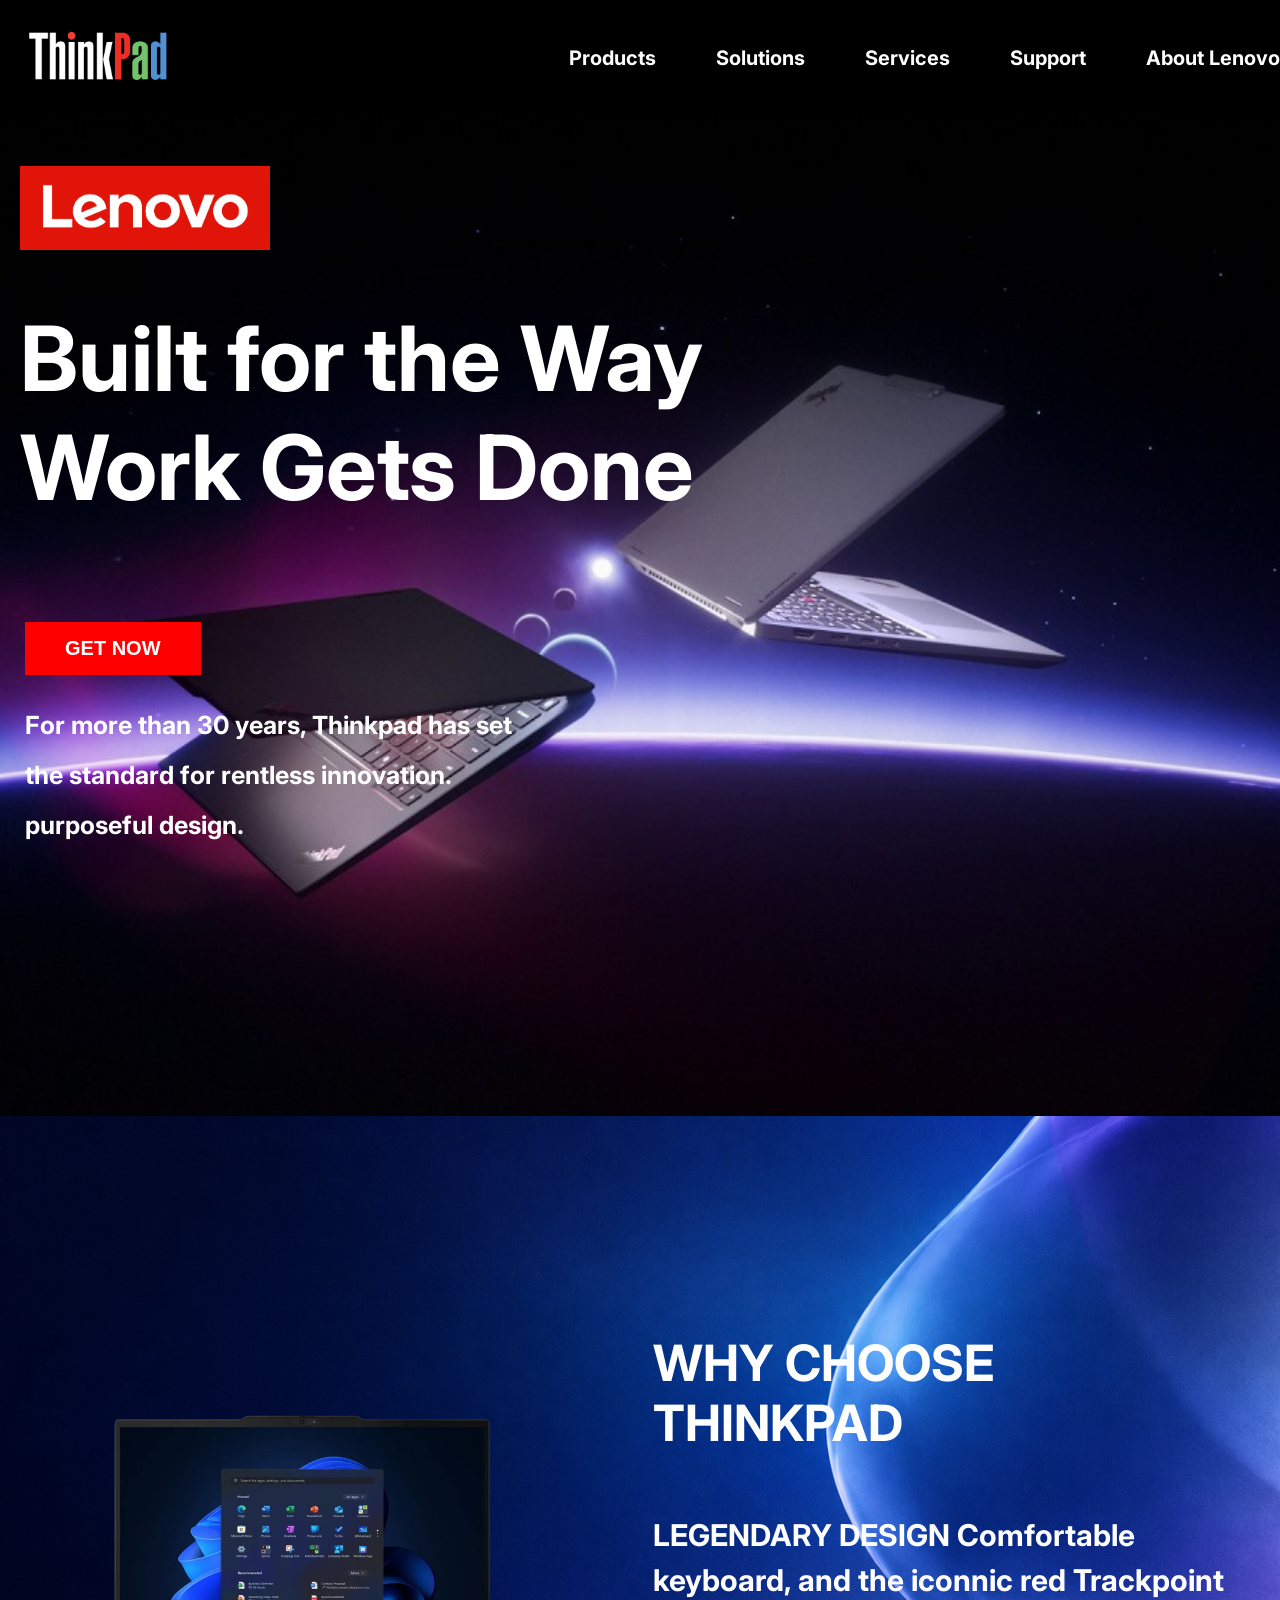
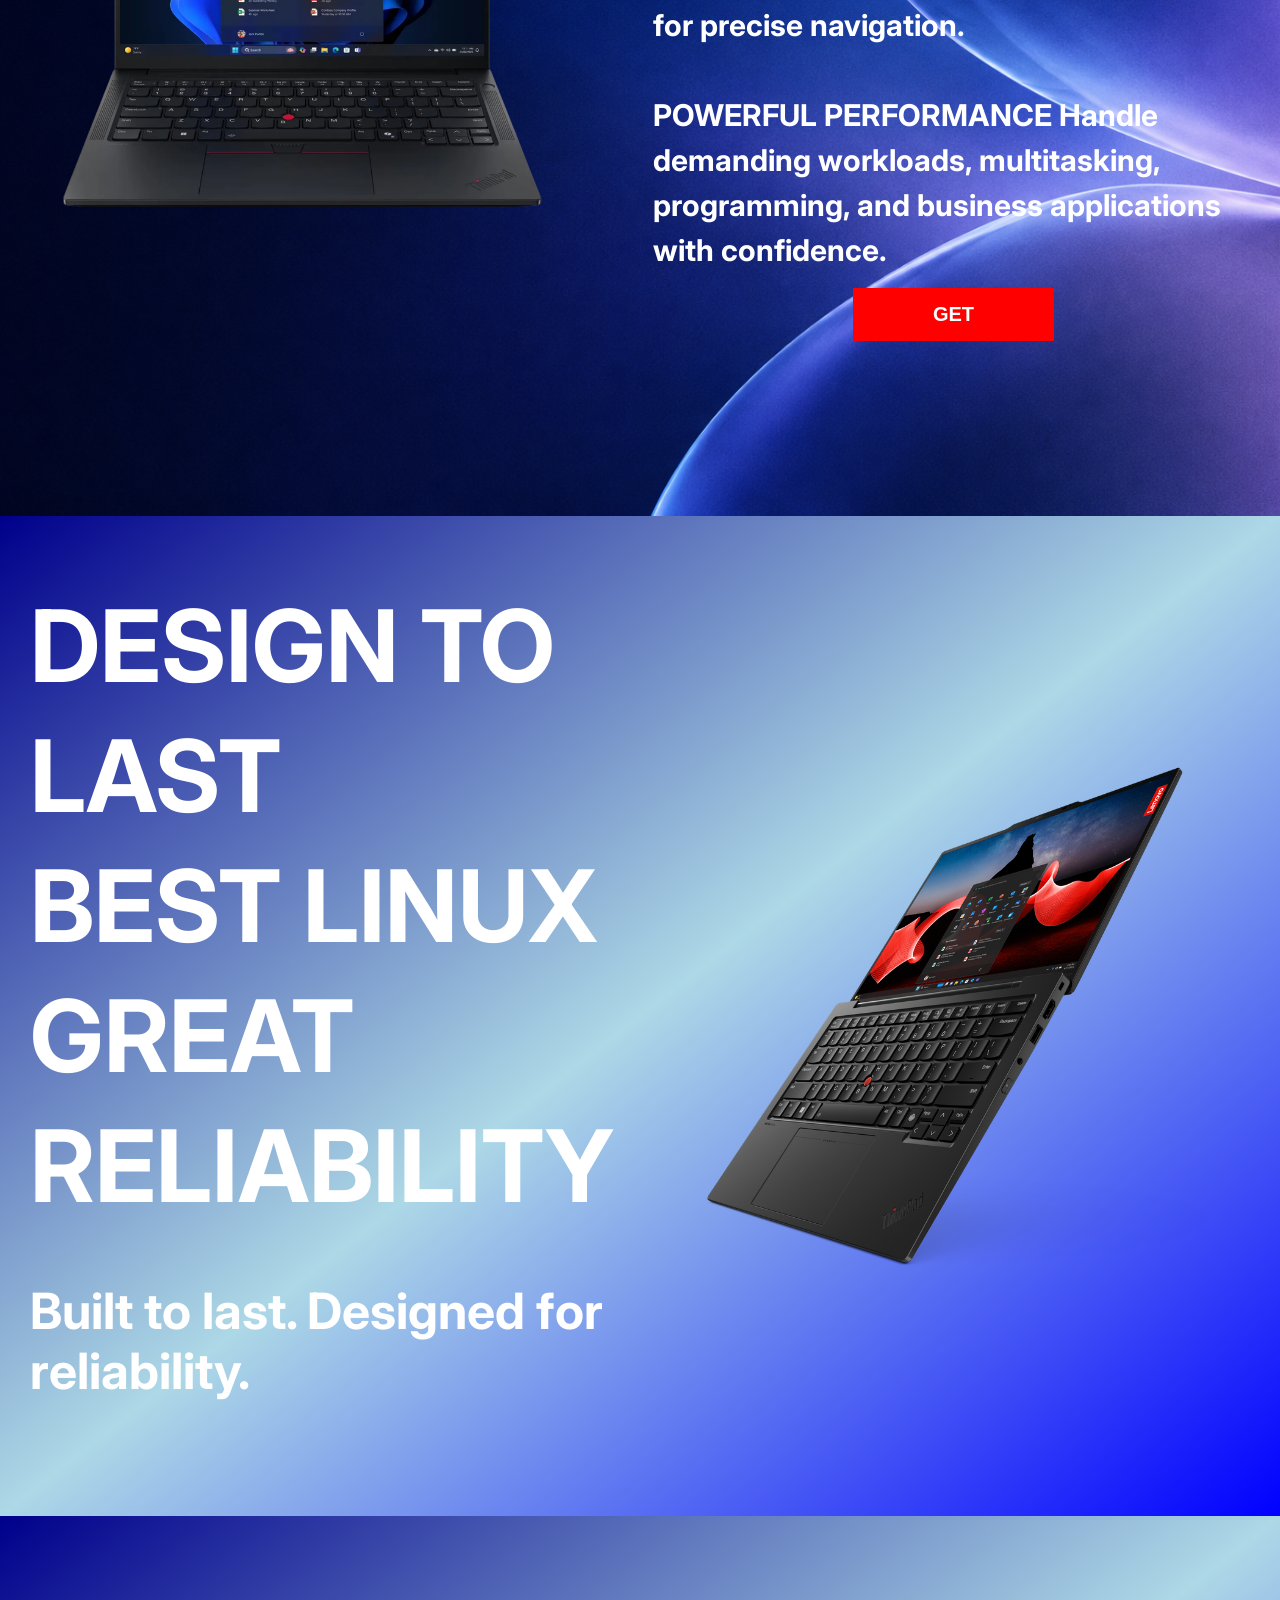
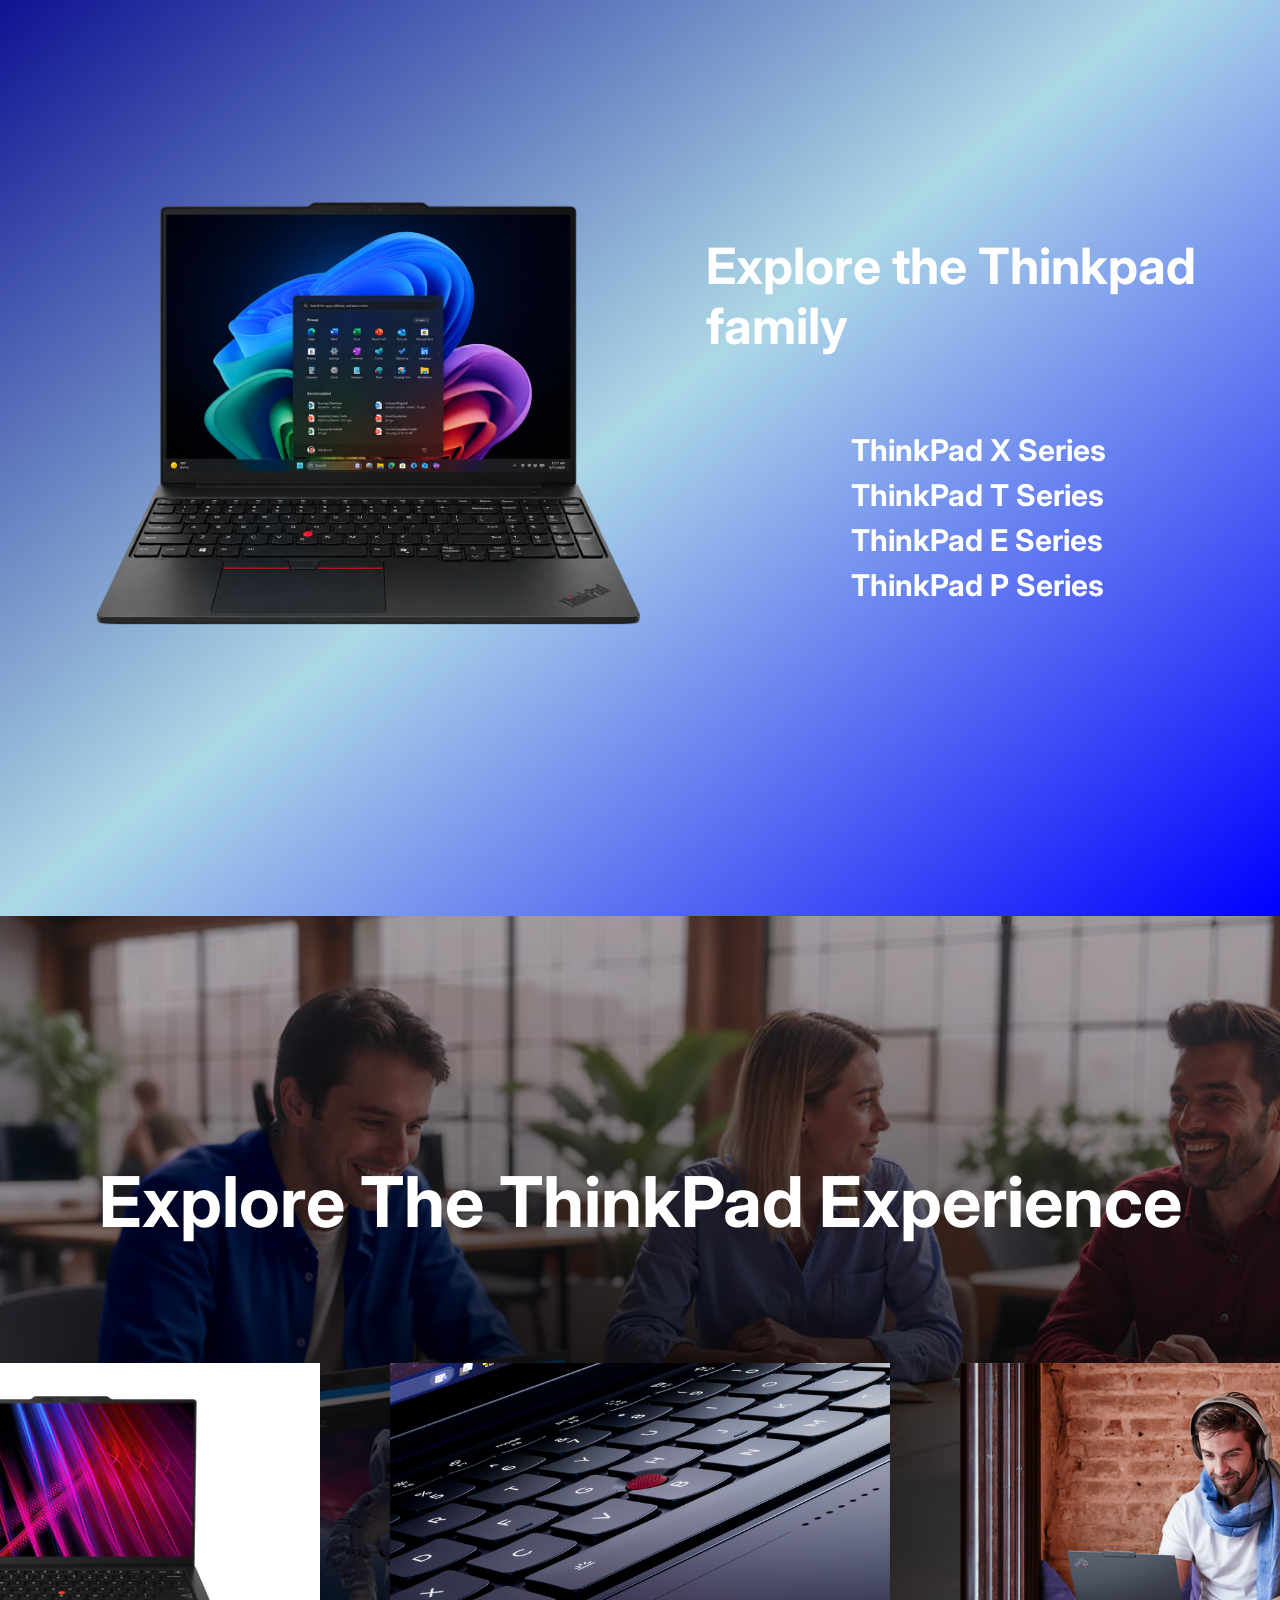
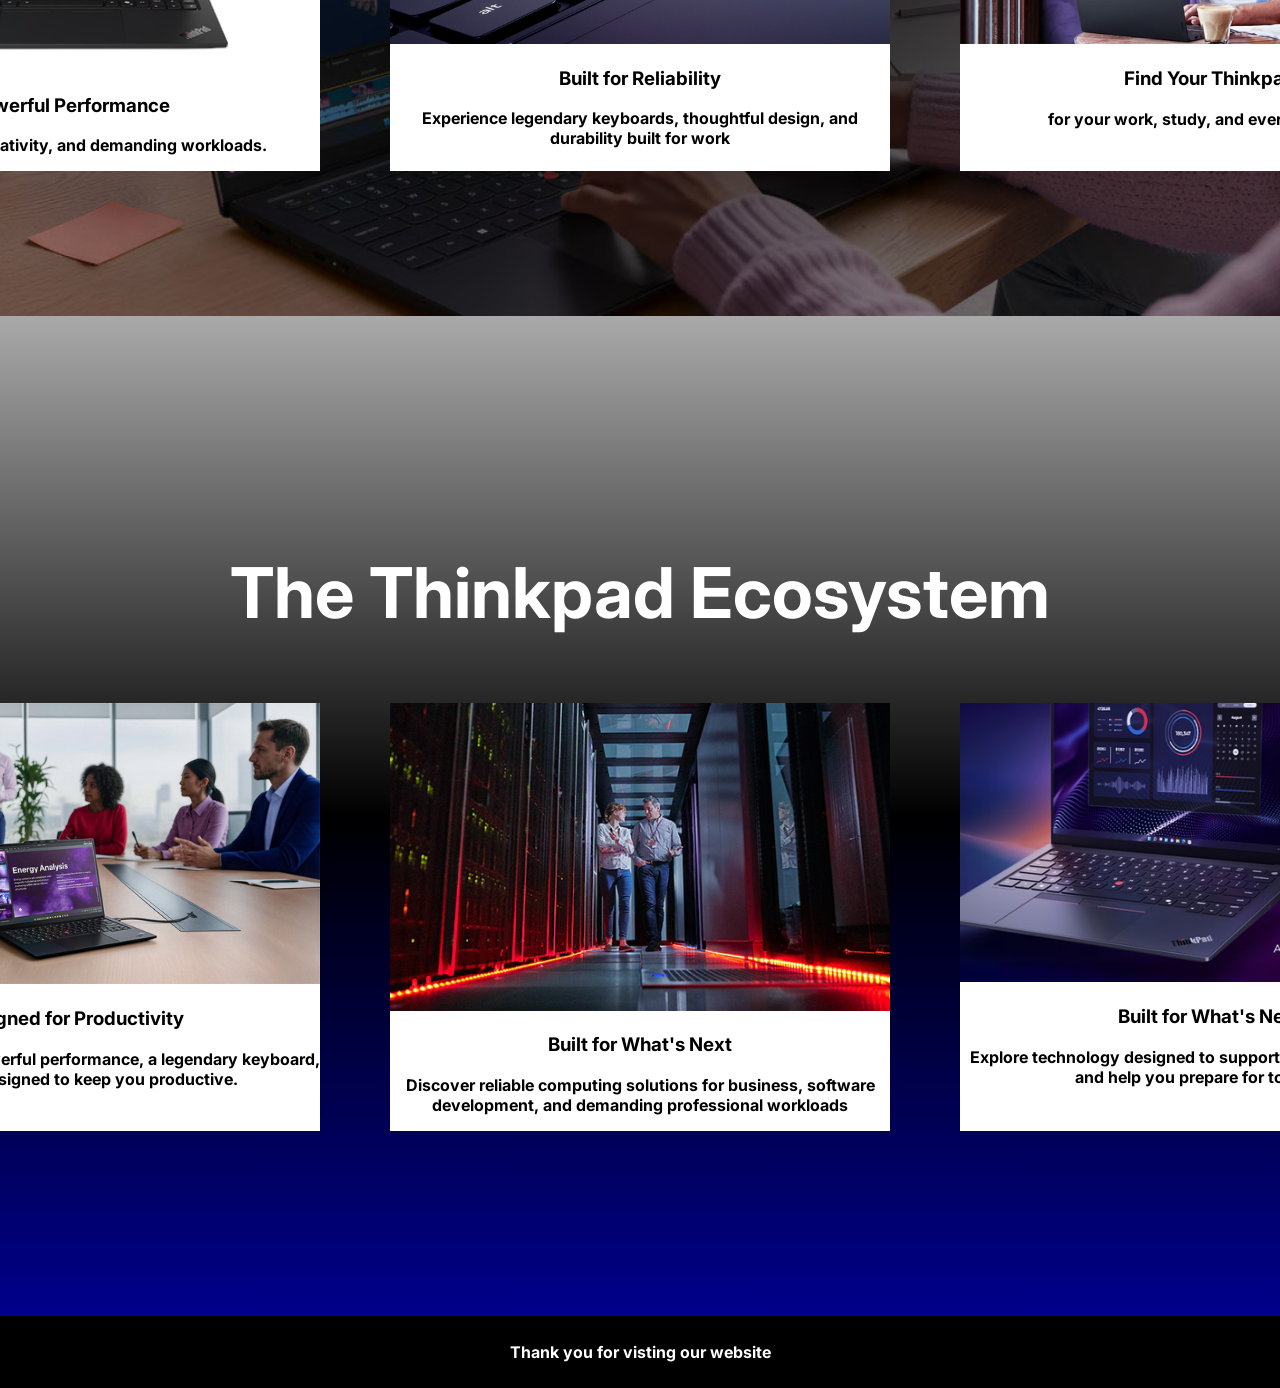
==== commit 67876955: "make font bigger" ====
--- a/index.html
+++ b/index.html
@@ -342,6 +342,14 @@
 		.eco p {
 			text-align: center;
 		}
+         footer
+        {
+            background:black;
+            color:white;
+            text-align: center;
+            margin:0;
+            padding:10px;
+        }
 
 		/* BIG BIG BIG SCREEENNNNNNNNNNNNN */
 
@@ -543,6 +551,7 @@
 				width: 100%;
 			}
 		}
+       
 	</style>
 
 	<body>
@@ -566,7 +575,7 @@
 			<div class="intro-background">
 				<img class="lenovo-logo" src="lenovologo.png" alt="LENOVO" />
 				<h1>Built for the Way<br />Work Gets Done</h1>
-				<button class="red-button">GET NOW</button>
+				<a href="shop.html"><button class="red-button">GET NOW</button></a>
 
 				<p>
 					For more than 30 years, Thinkpad has set the standard for rentless
@@ -592,7 +601,7 @@
 						Handle demanding workloads, multitasking, programming, and business
 						applications with confidence.
 					</p>
-					<button class="red-button2">GET</button>
+					<a href="shop.html"><button class="red-button2">GET</button></a>
 				</div>
 			</div>
 		</section>
@@ -711,5 +720,8 @@
 				</div>
 			</div>
 		</section>
+        <footer>
+            <p>Thank you for visting our website</p>
+        </footer>
 	</body>
 </html>
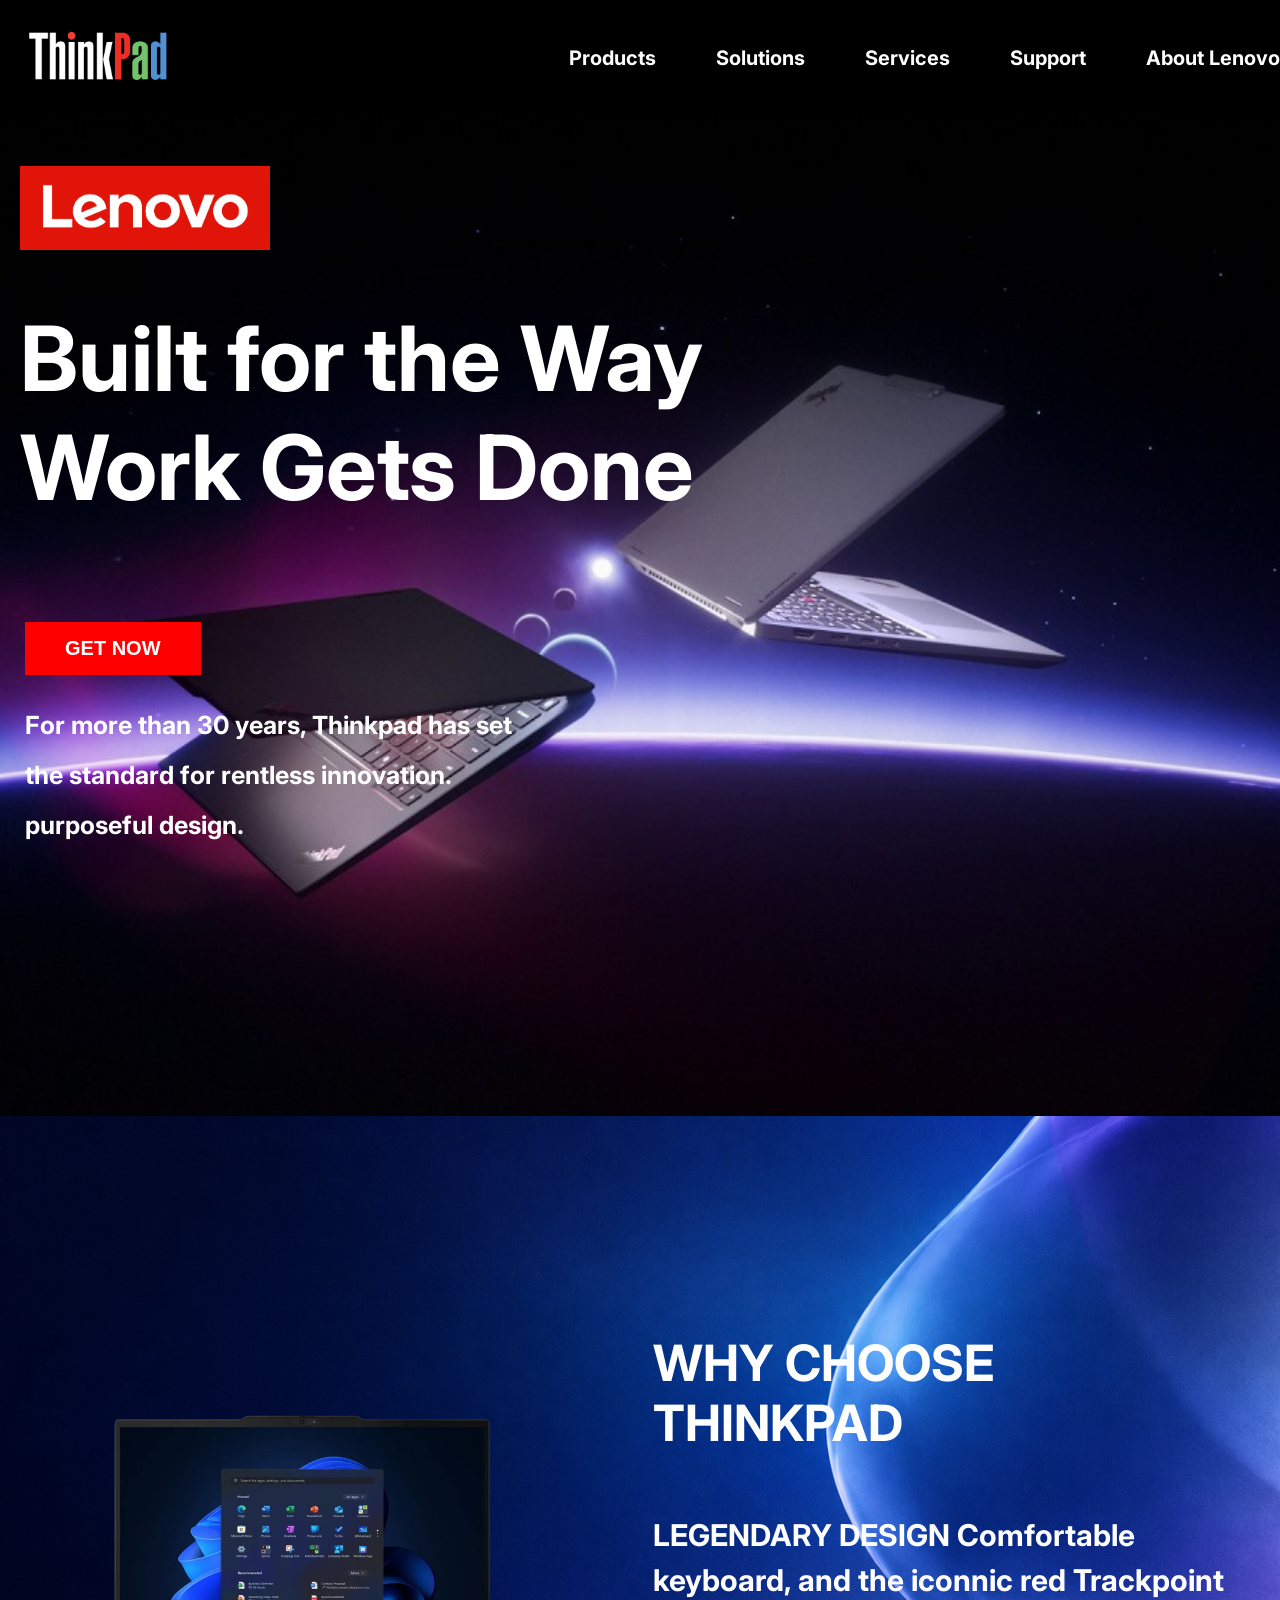
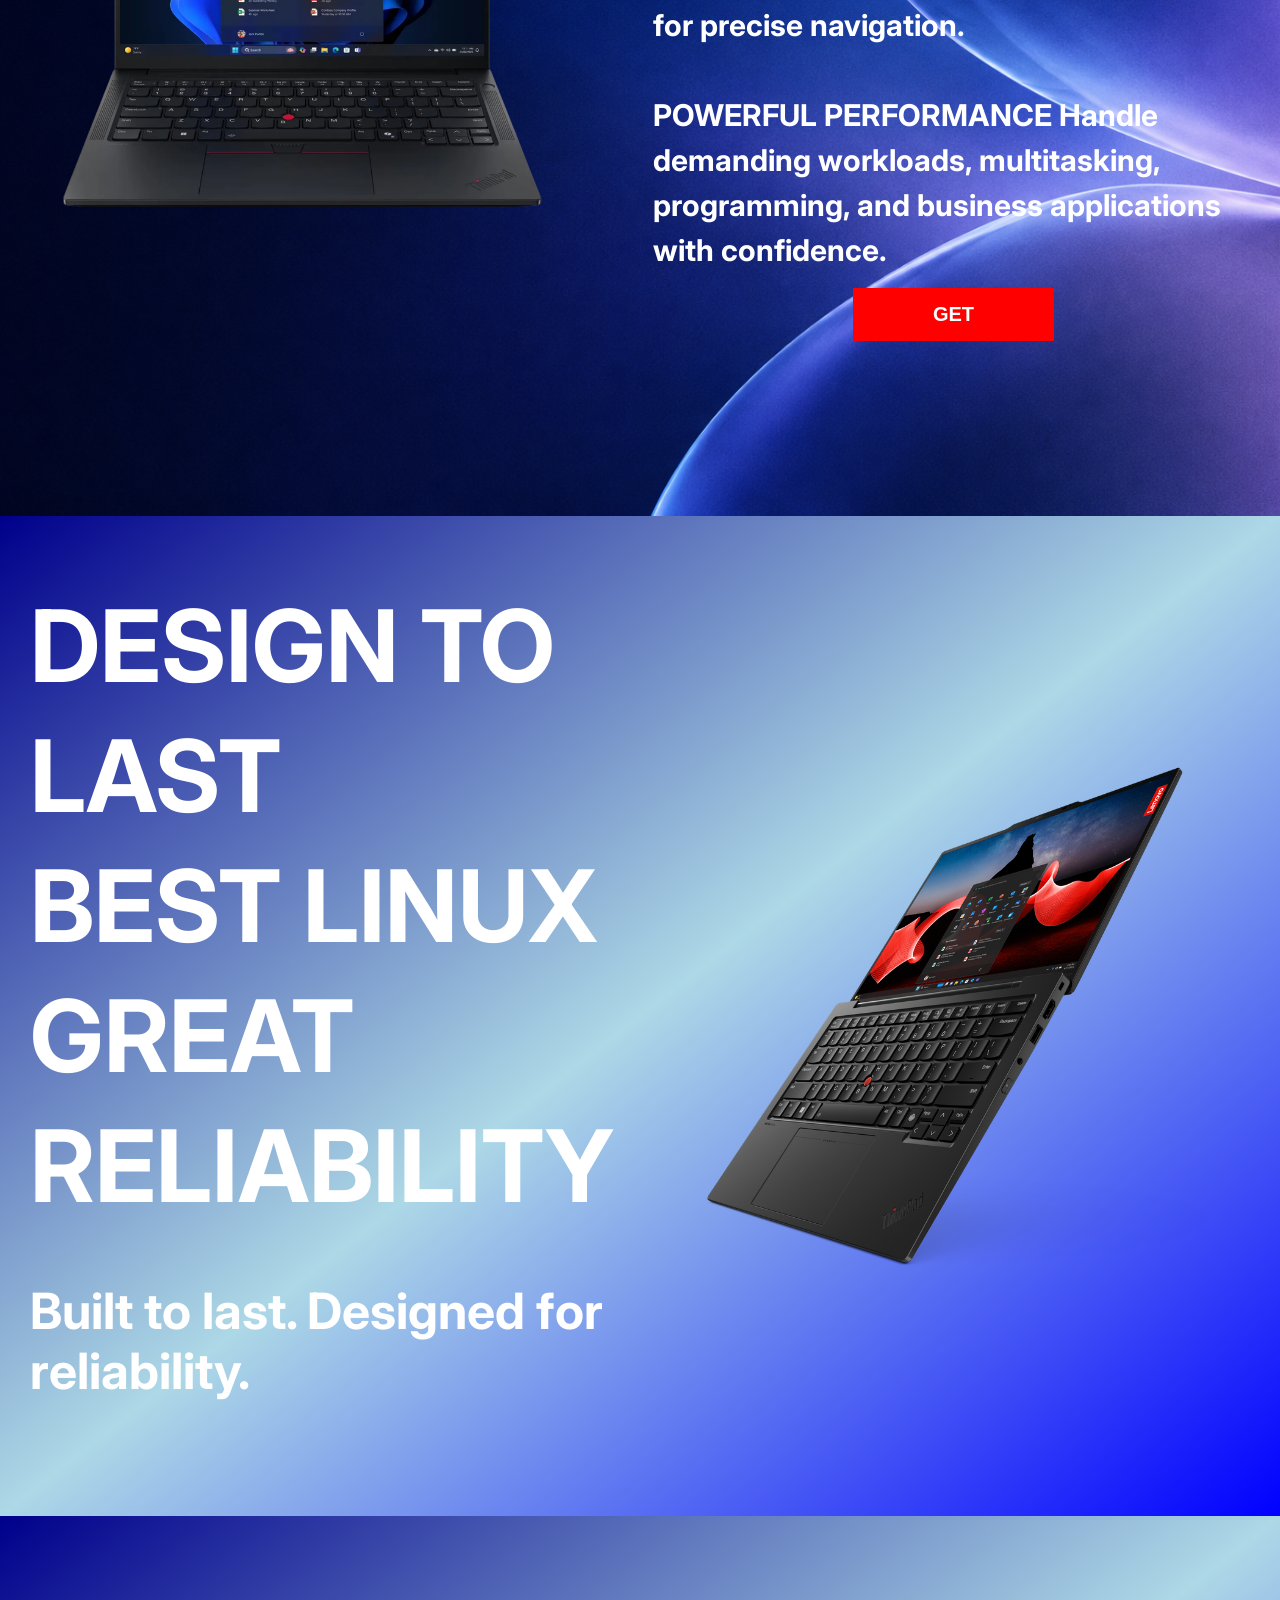
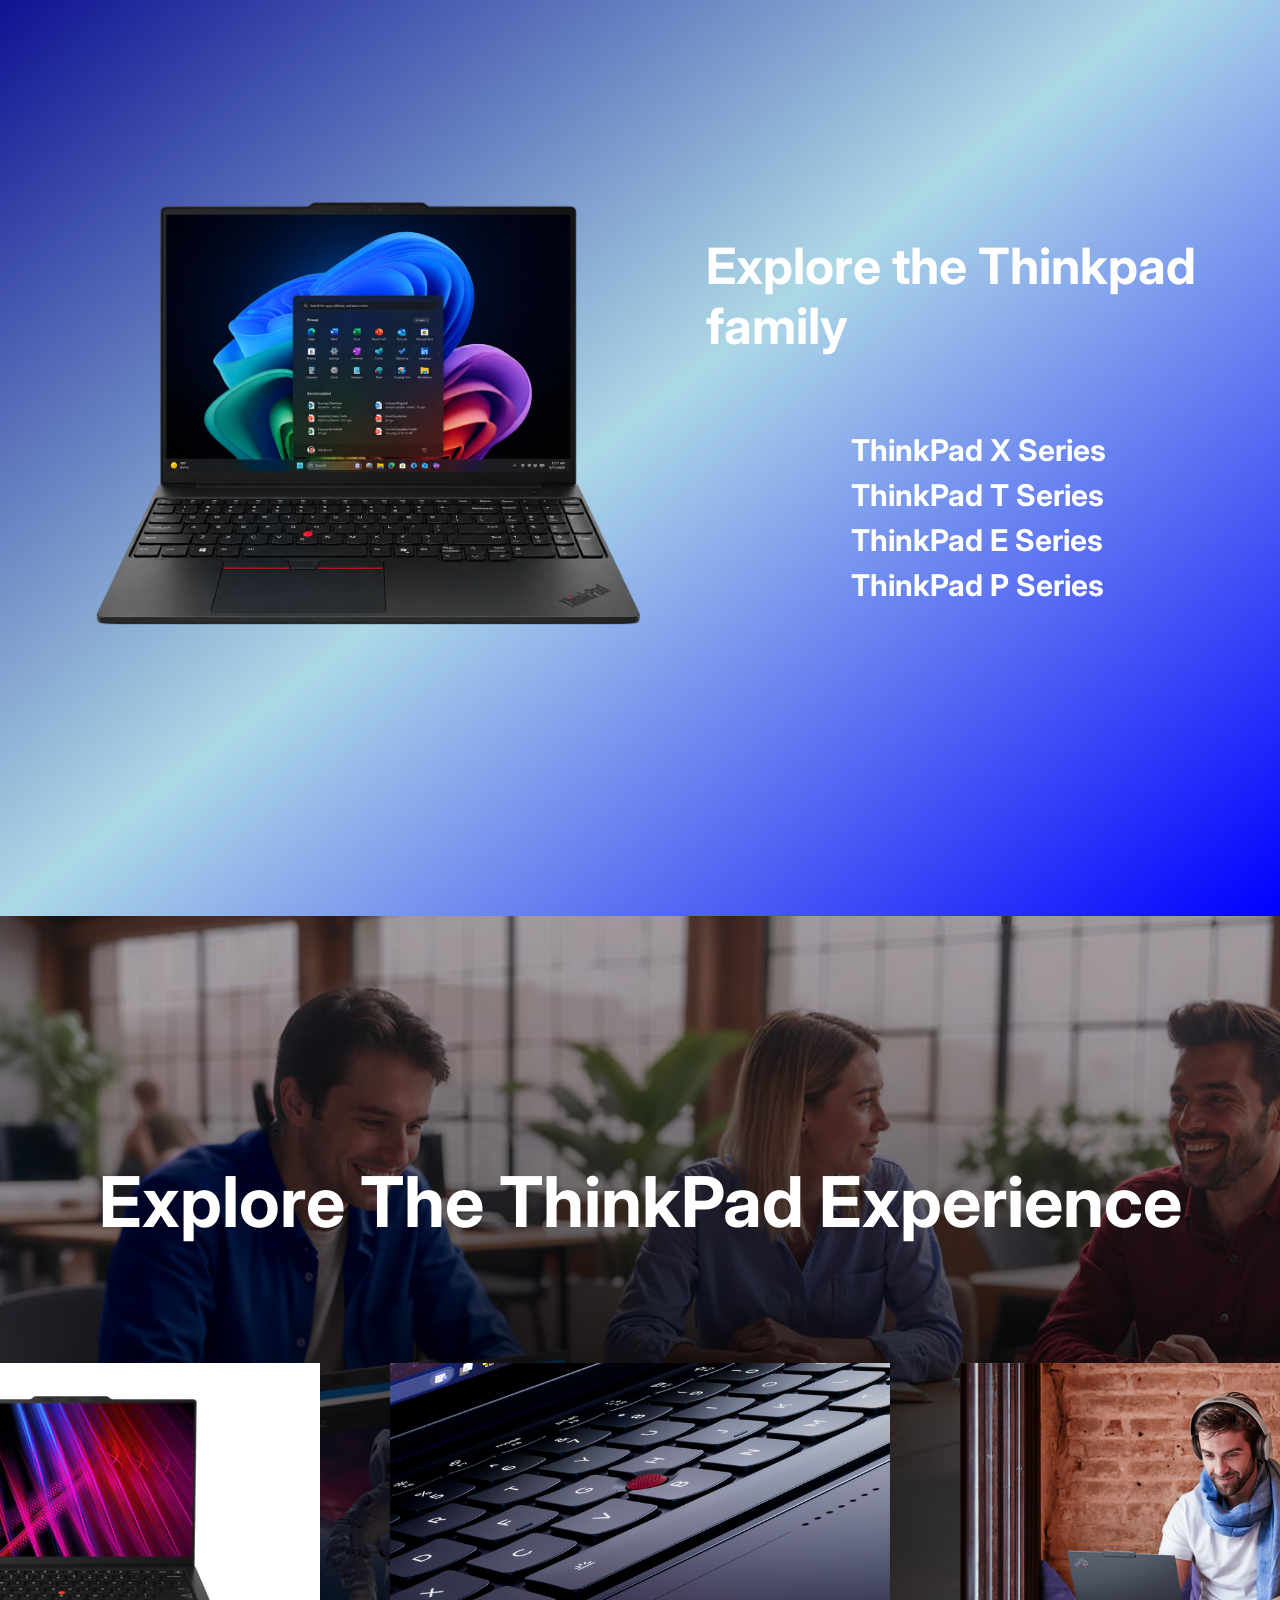
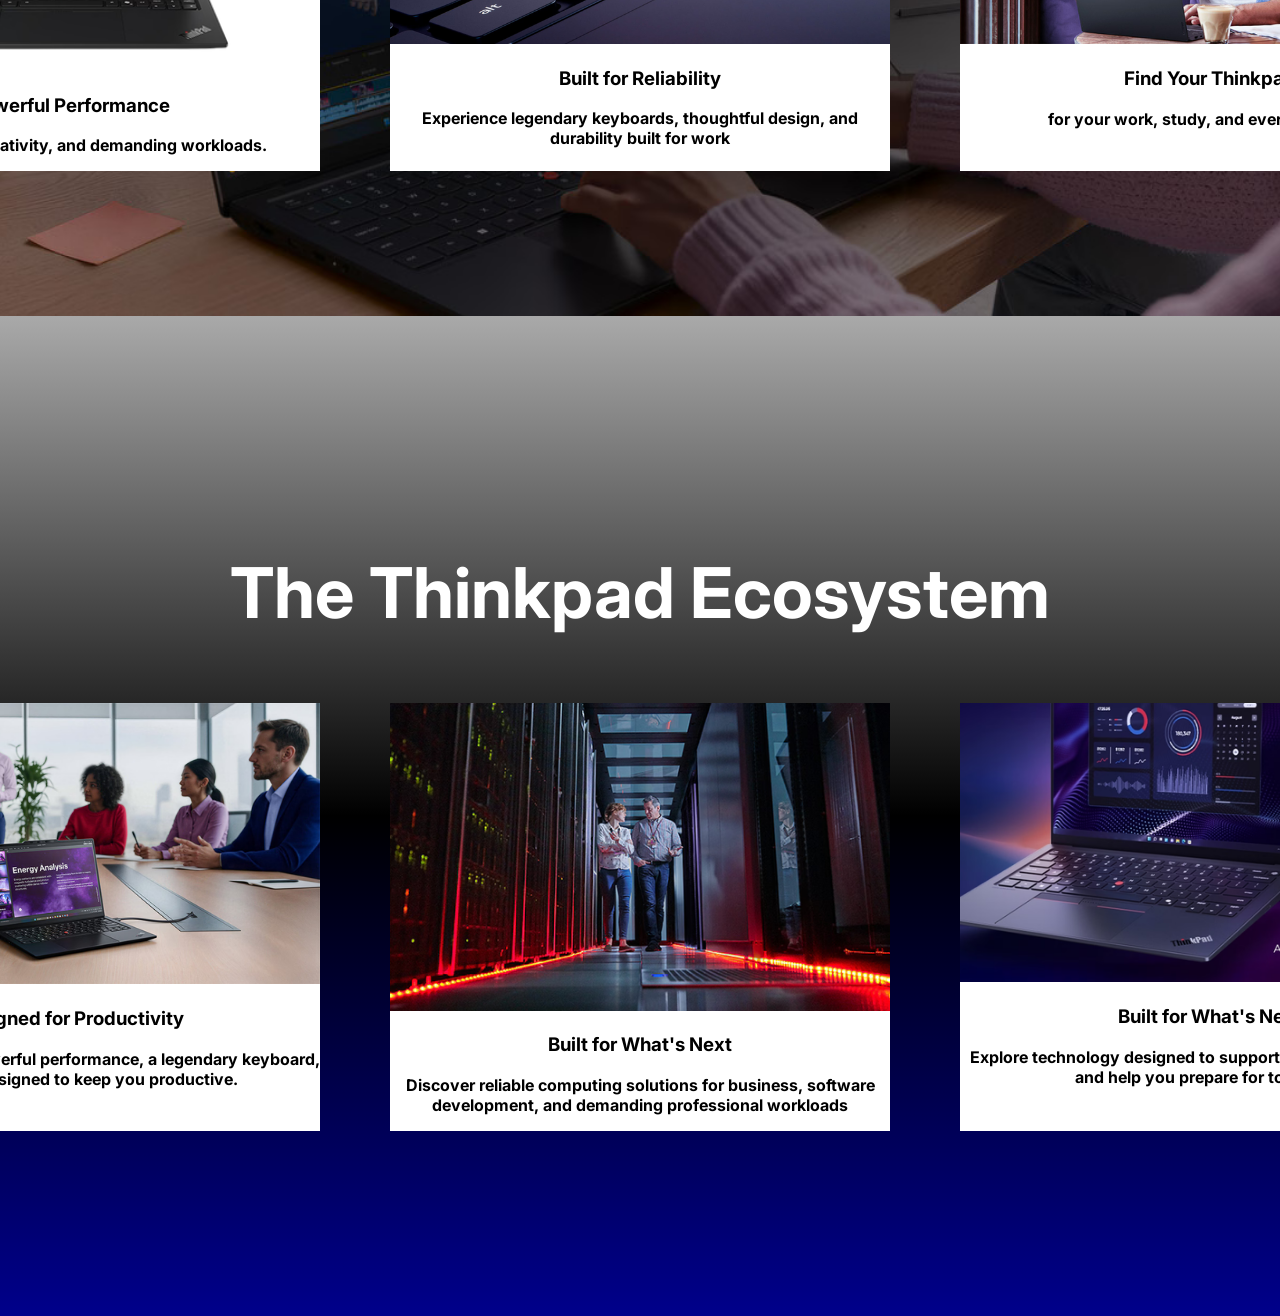
==== commit 992f3b6f: "size update" ====
--- a/index.html
+++ b/index.html
@@ -342,14 +342,7 @@
 		.eco p {
 			text-align: center;
 		}
-         footer
-        {
-            background:black;
-            color:white;
-            text-align: center;
-            margin:0;
-            padding:10px;
-        }
+       
 
 		/* BIG BIG BIG SCREEENNNNNNNNNNNNN */
 
@@ -720,8 +713,6 @@
 				</div>
 			</div>
 		</section>
-        <footer>
-            <p>Thank you for visting our website</p>
-        </footer>
+        
 	</body>
 </html>
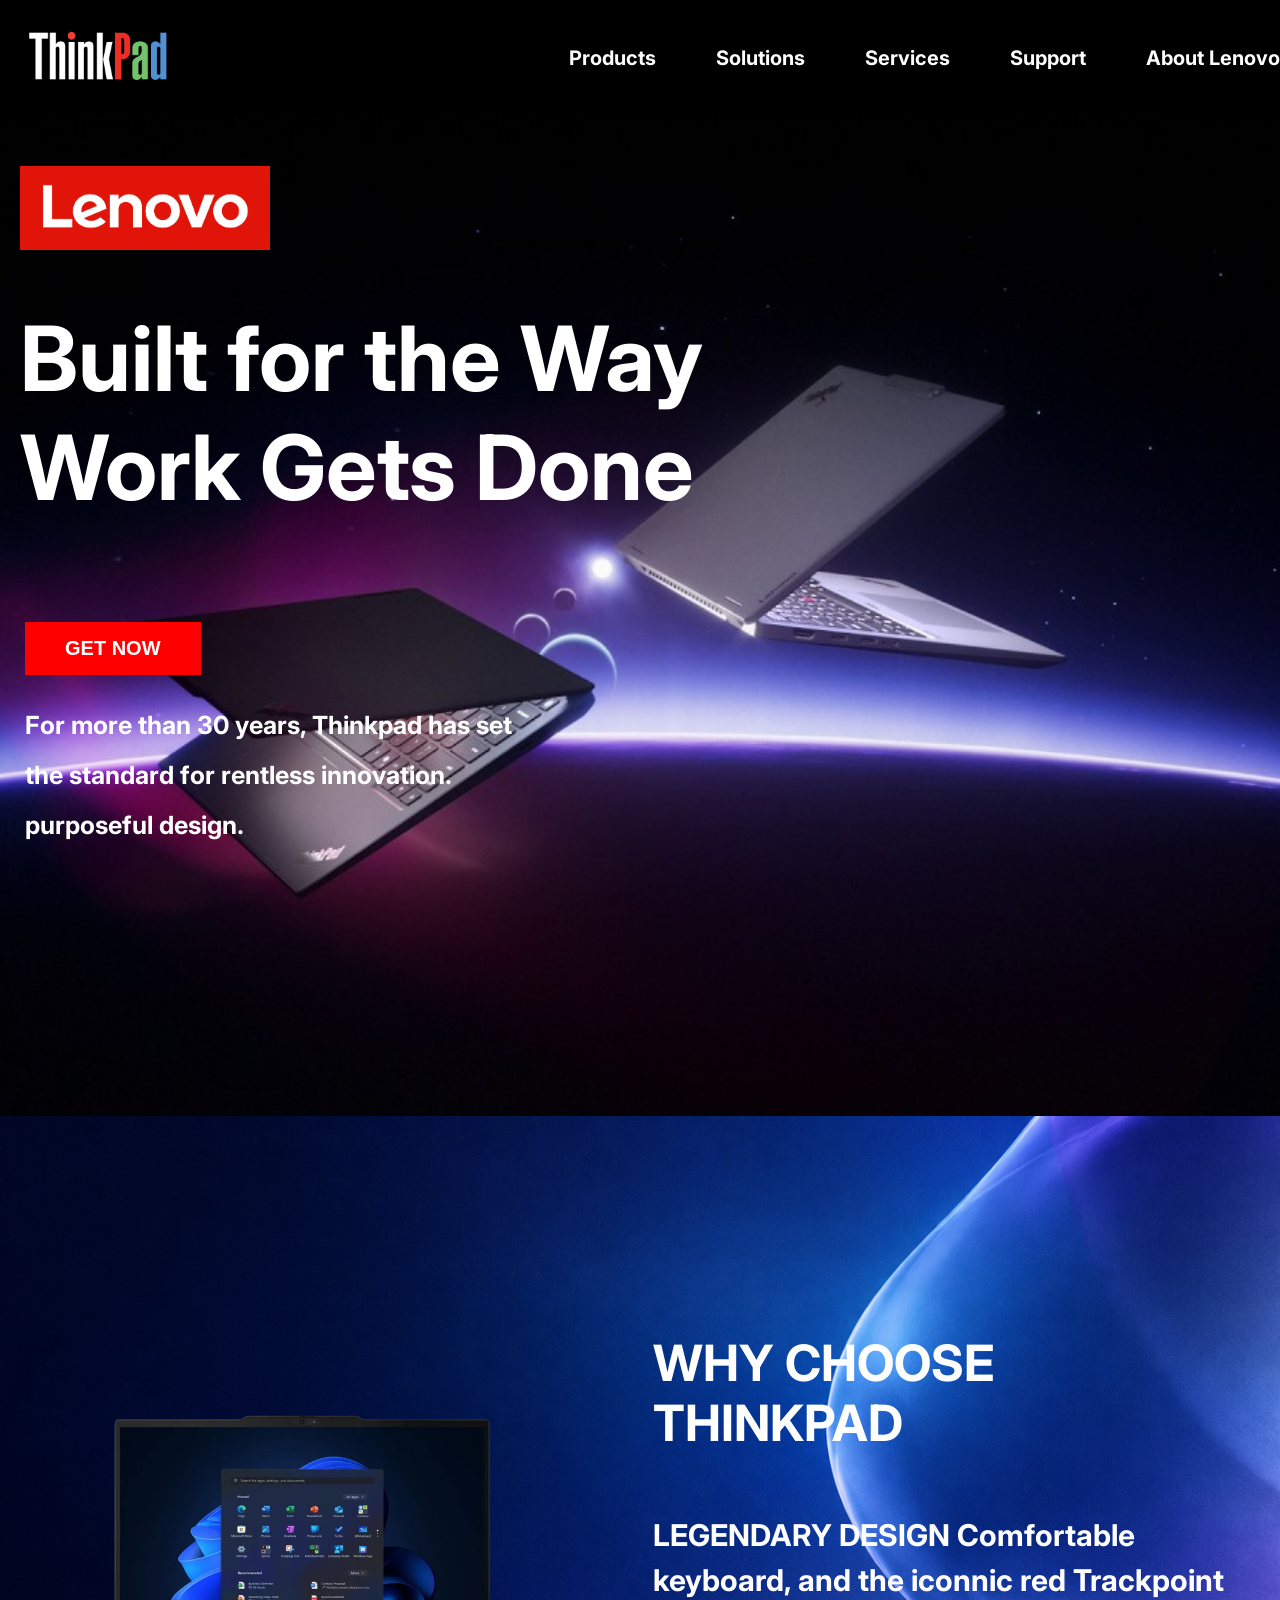
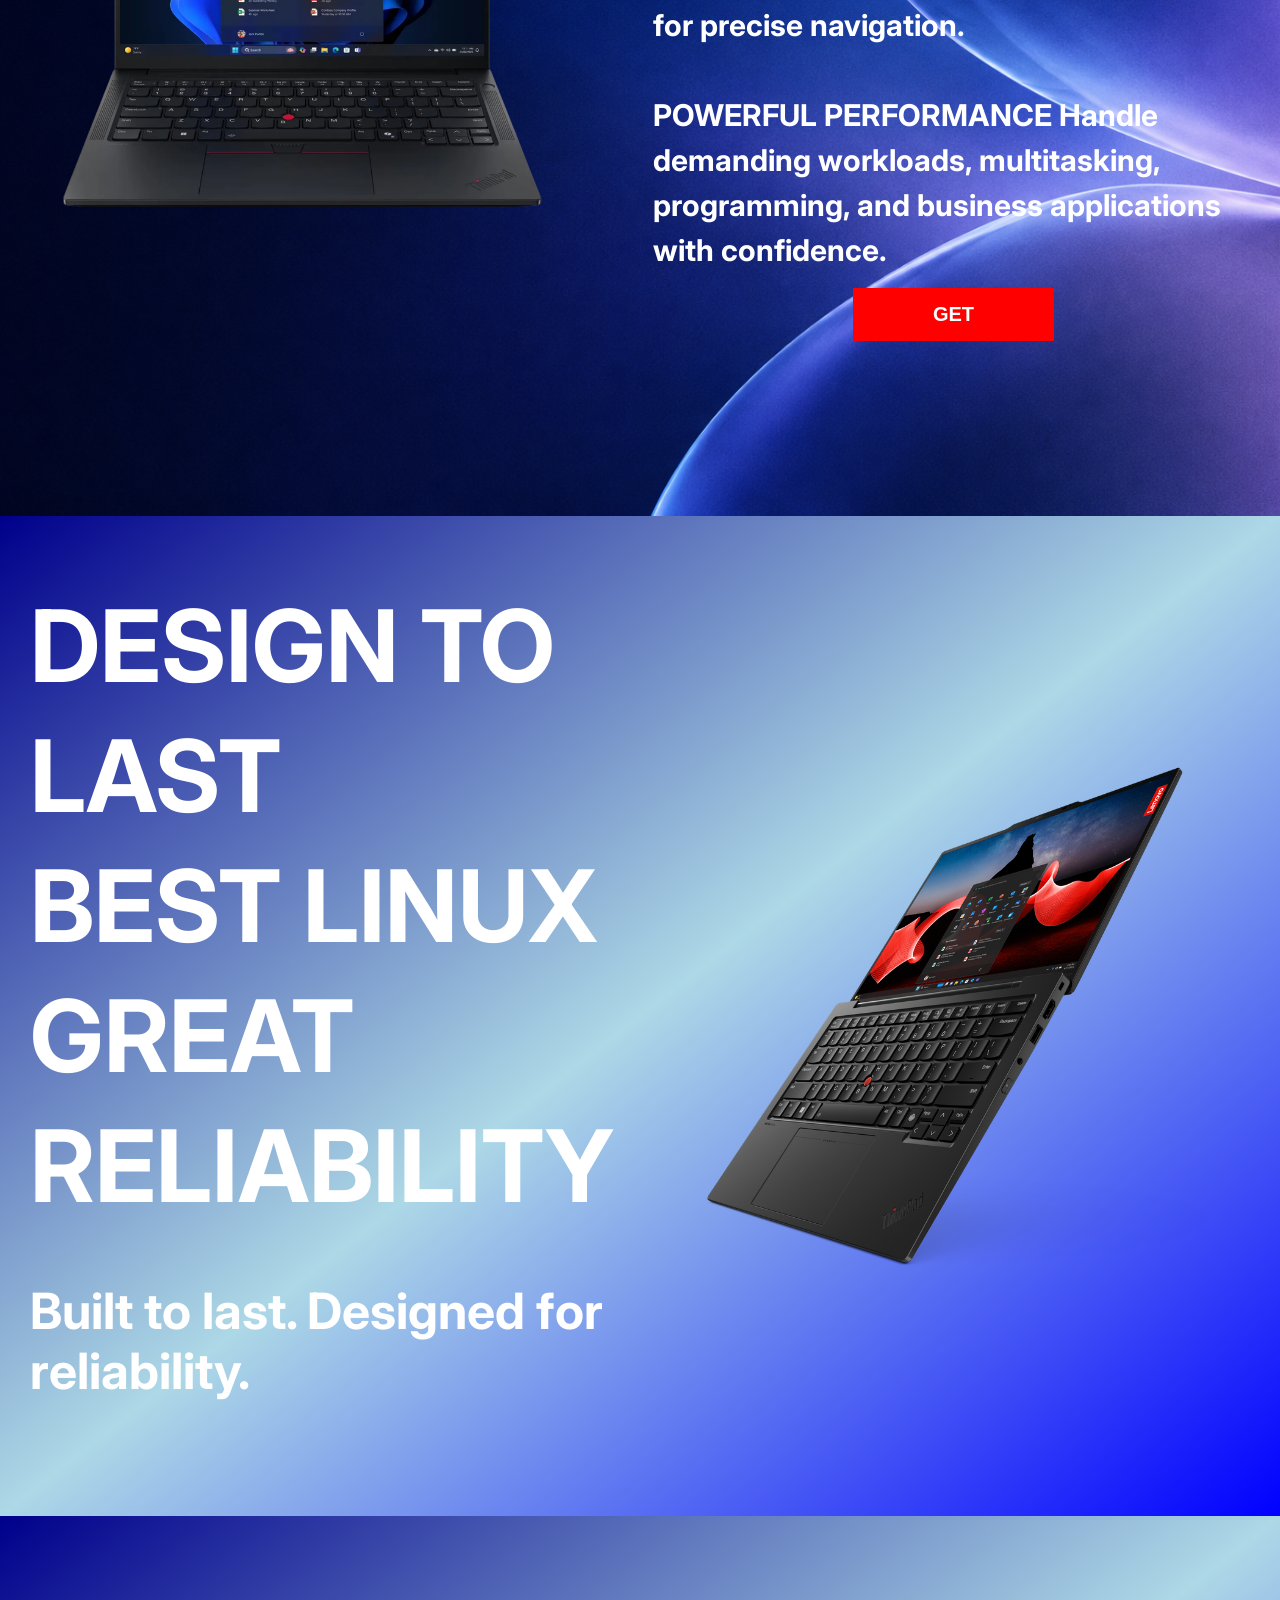
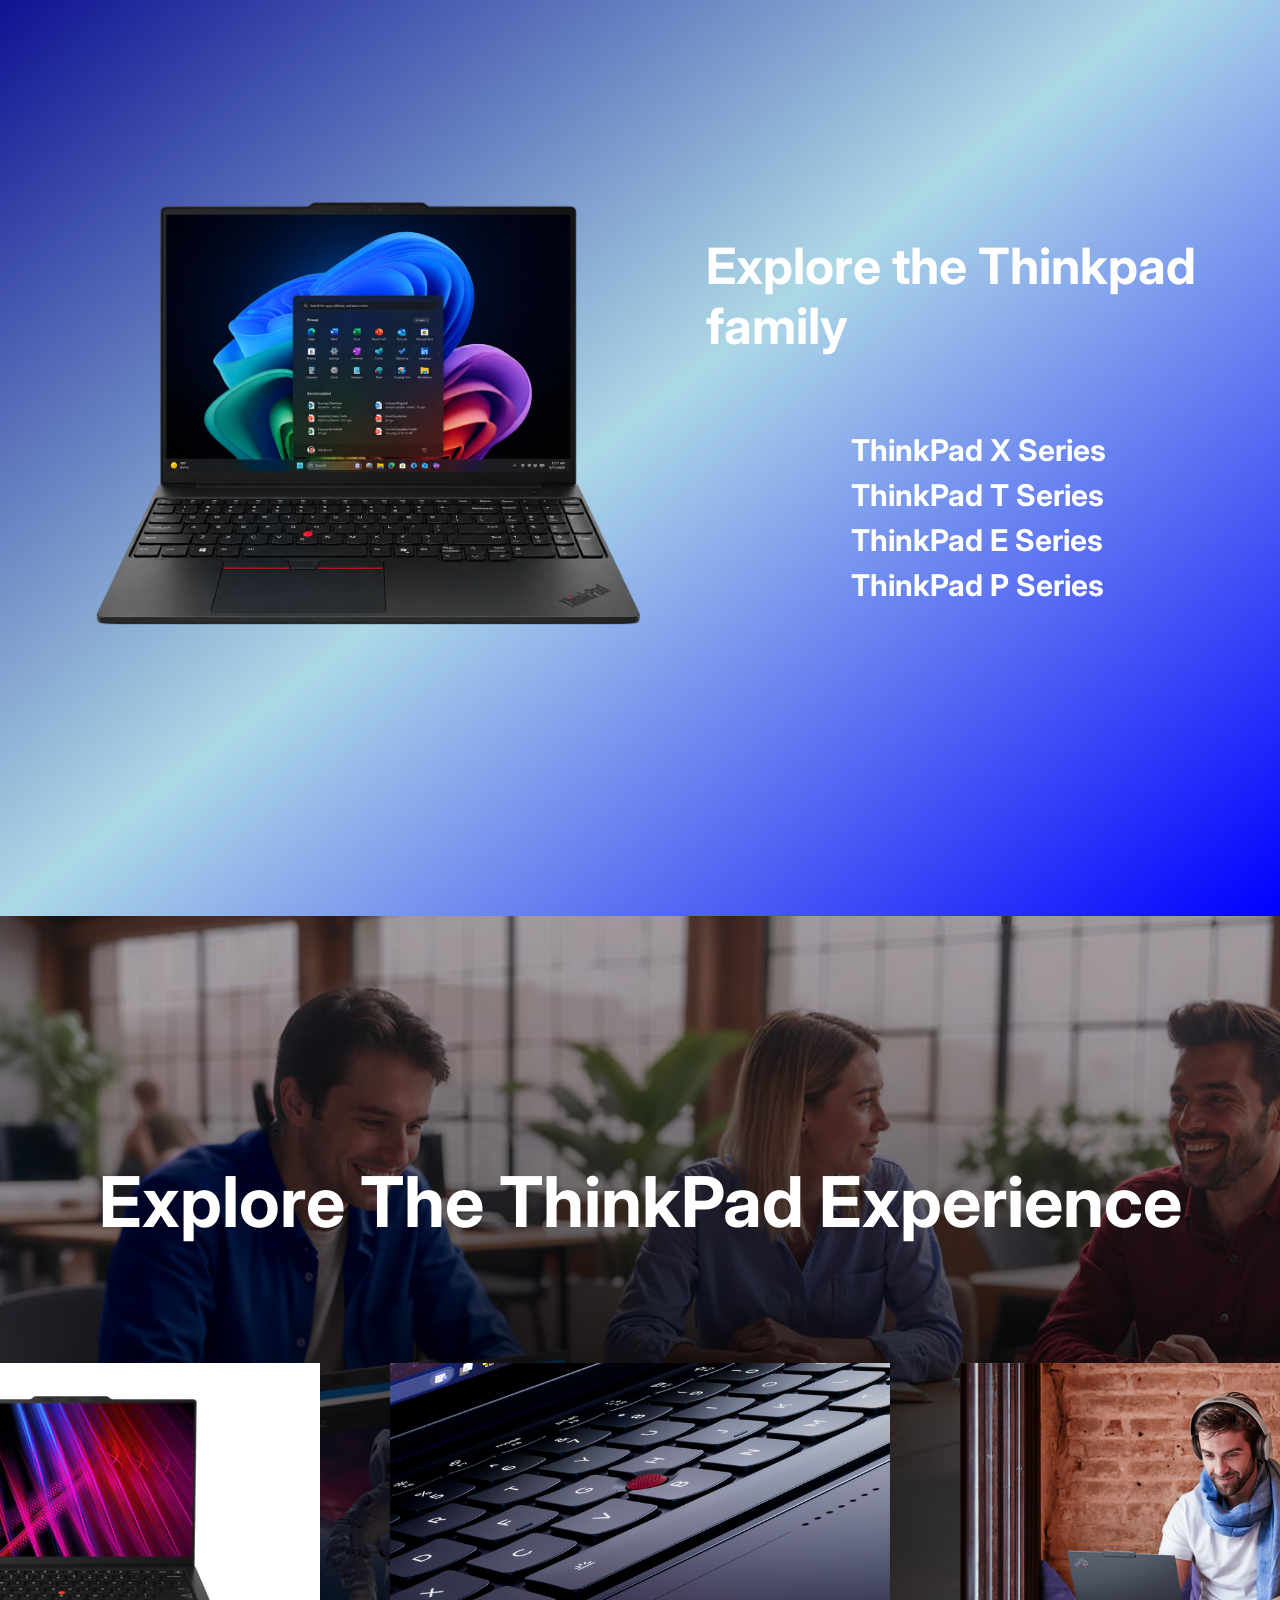
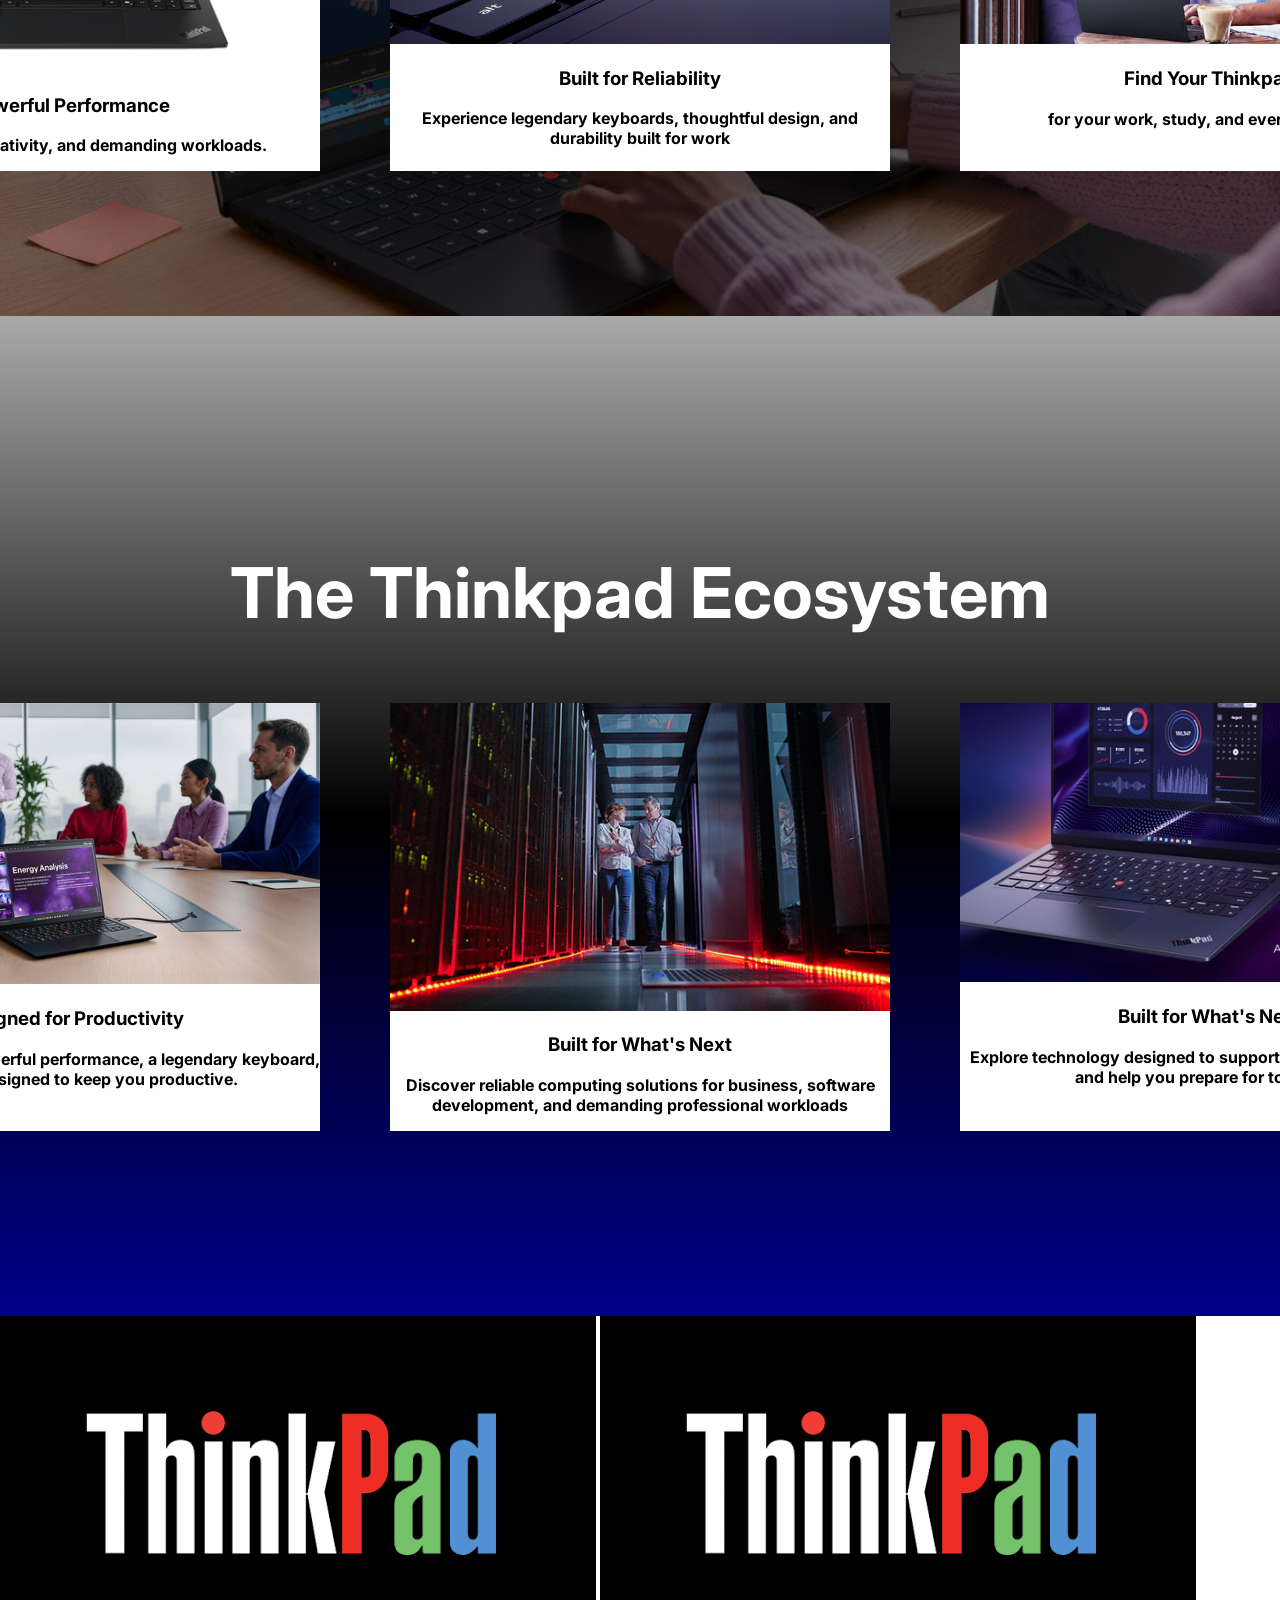
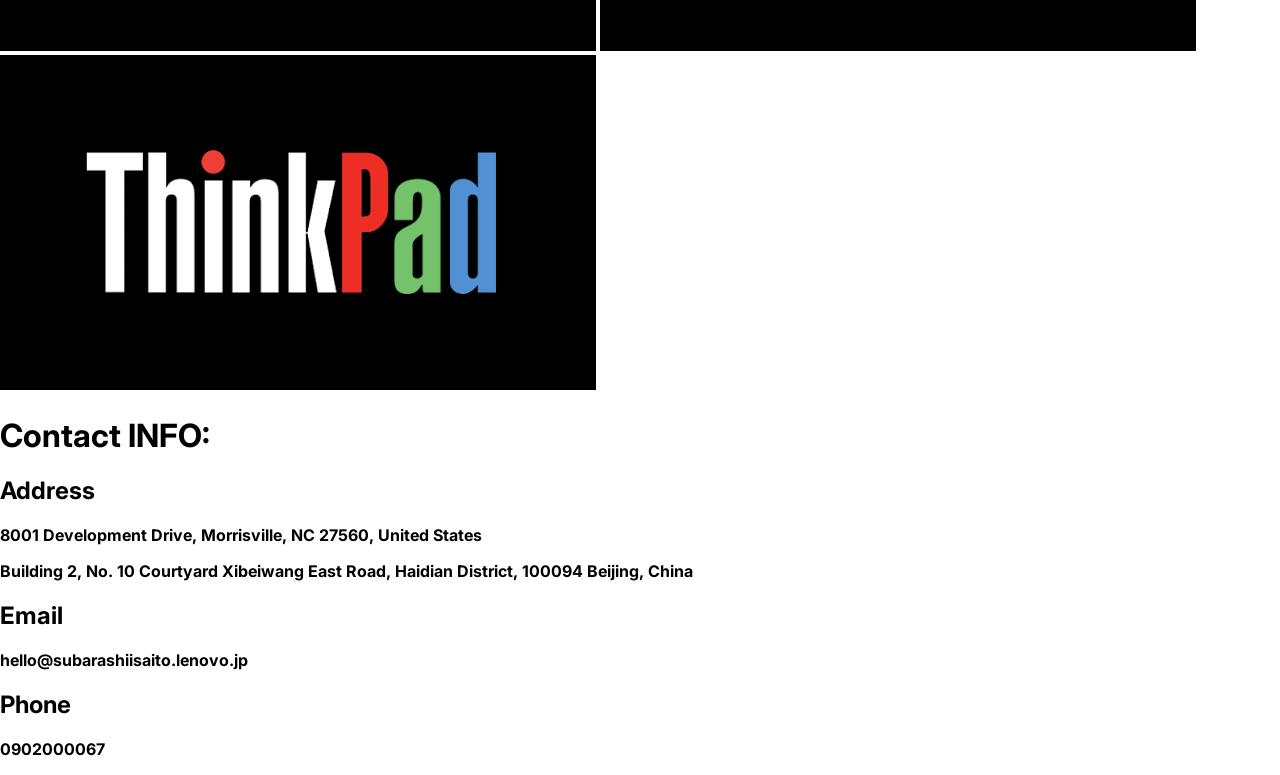
==== commit cfa8319f: "MUST adding footer foot" ====
--- a/index.html
+++ b/index.html
@@ -714,5 +714,24 @@
 			</div>
 		</section>
         
+    <div class="contact">
+        <div class="image-container">
+            <img class="contact" src="images.png">
+            <img class="contact" src="images.png">
+            <img class="contact" src="images.png">
+        </div>
+        <footer>
+            <h1 class="contact">Contact INFO:</h1>
+            <div class="contact">
+                <h2 class="special-h2">Address</h2>
+                <p>8001 Development Drive, Morrisville, NC 27560, United States</p>
+                <p>Building 2, No. 10 Courtyard Xibeiwang East Road, Haidian District, 100094 Beijing, China</p>
+                <h2 class="special-h2">Email</h2>
+                <p>hello@subarashiisaito.lenovo.jp</p>
+                <h2 class="special-h2">Phone</h2>
+                <p>0902000067</p>
+            </div>
+        </footer>
+	</div>
 	</body>
 </html>
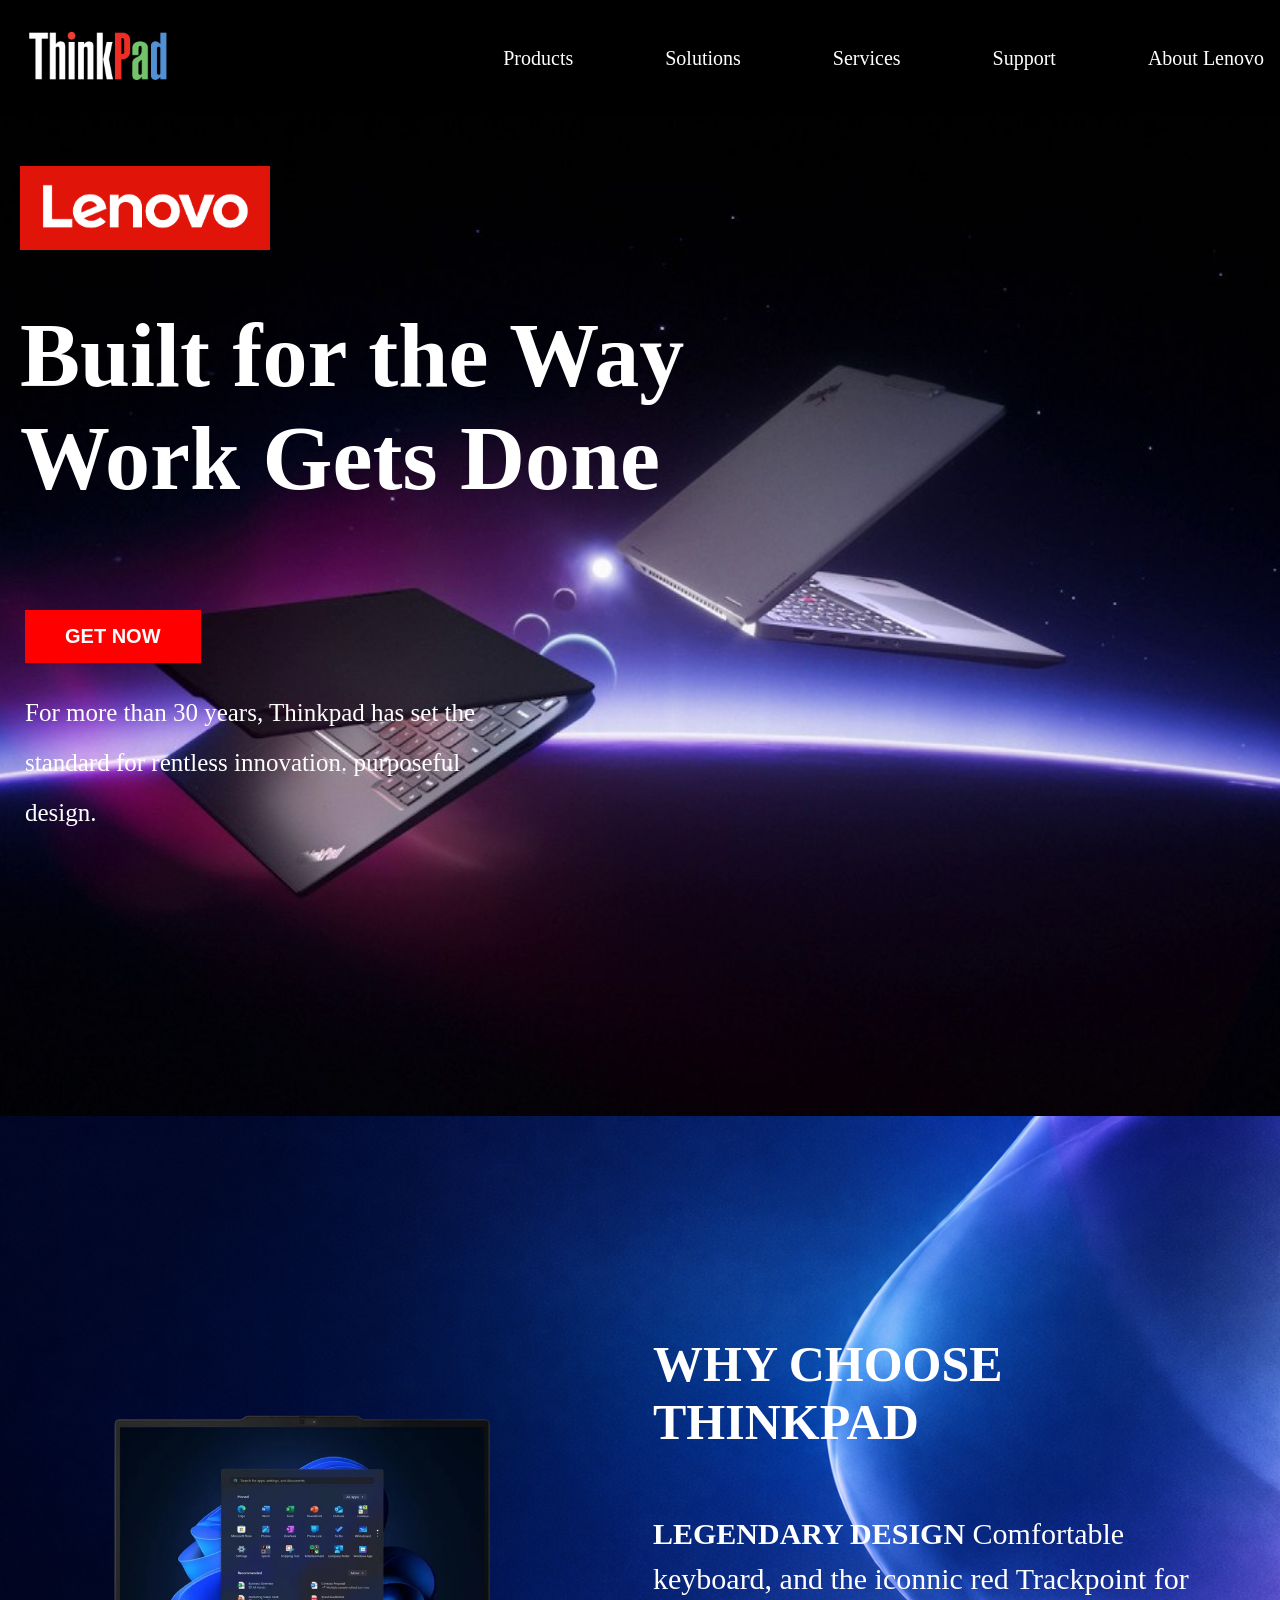
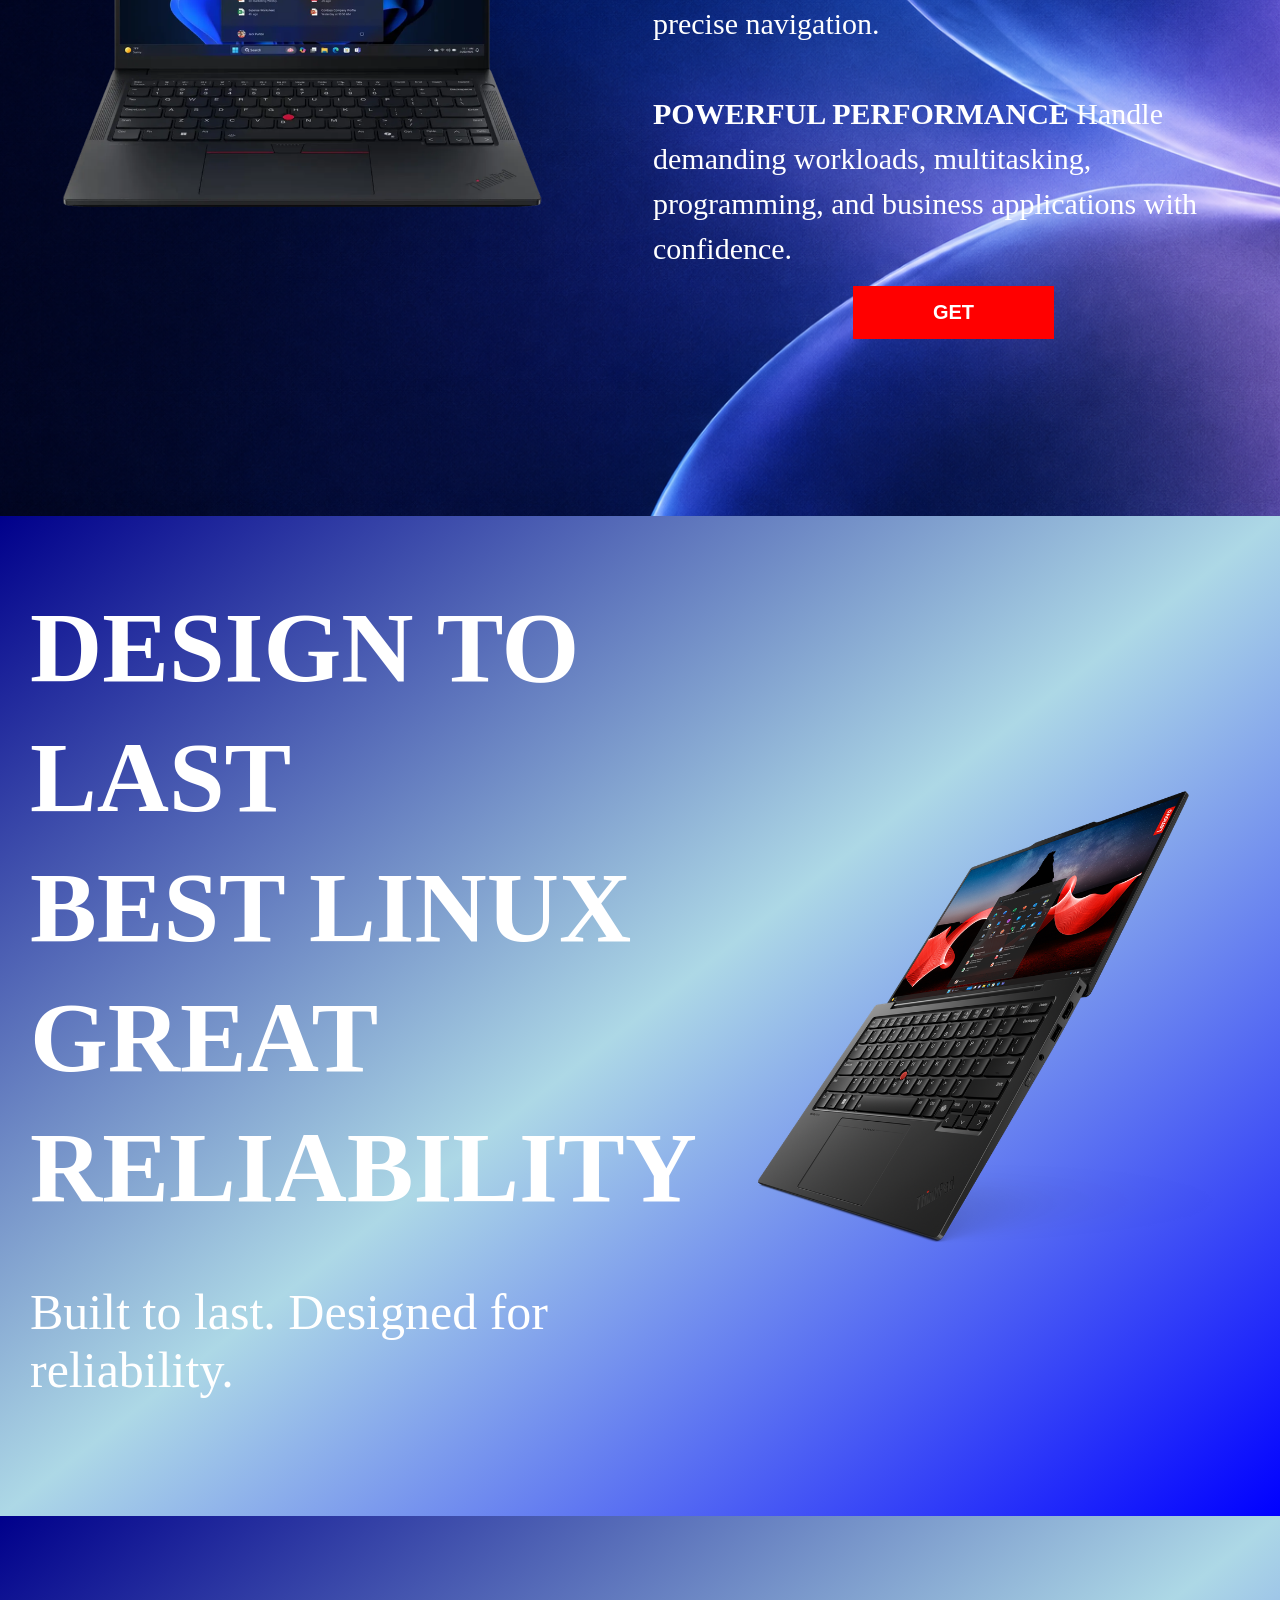
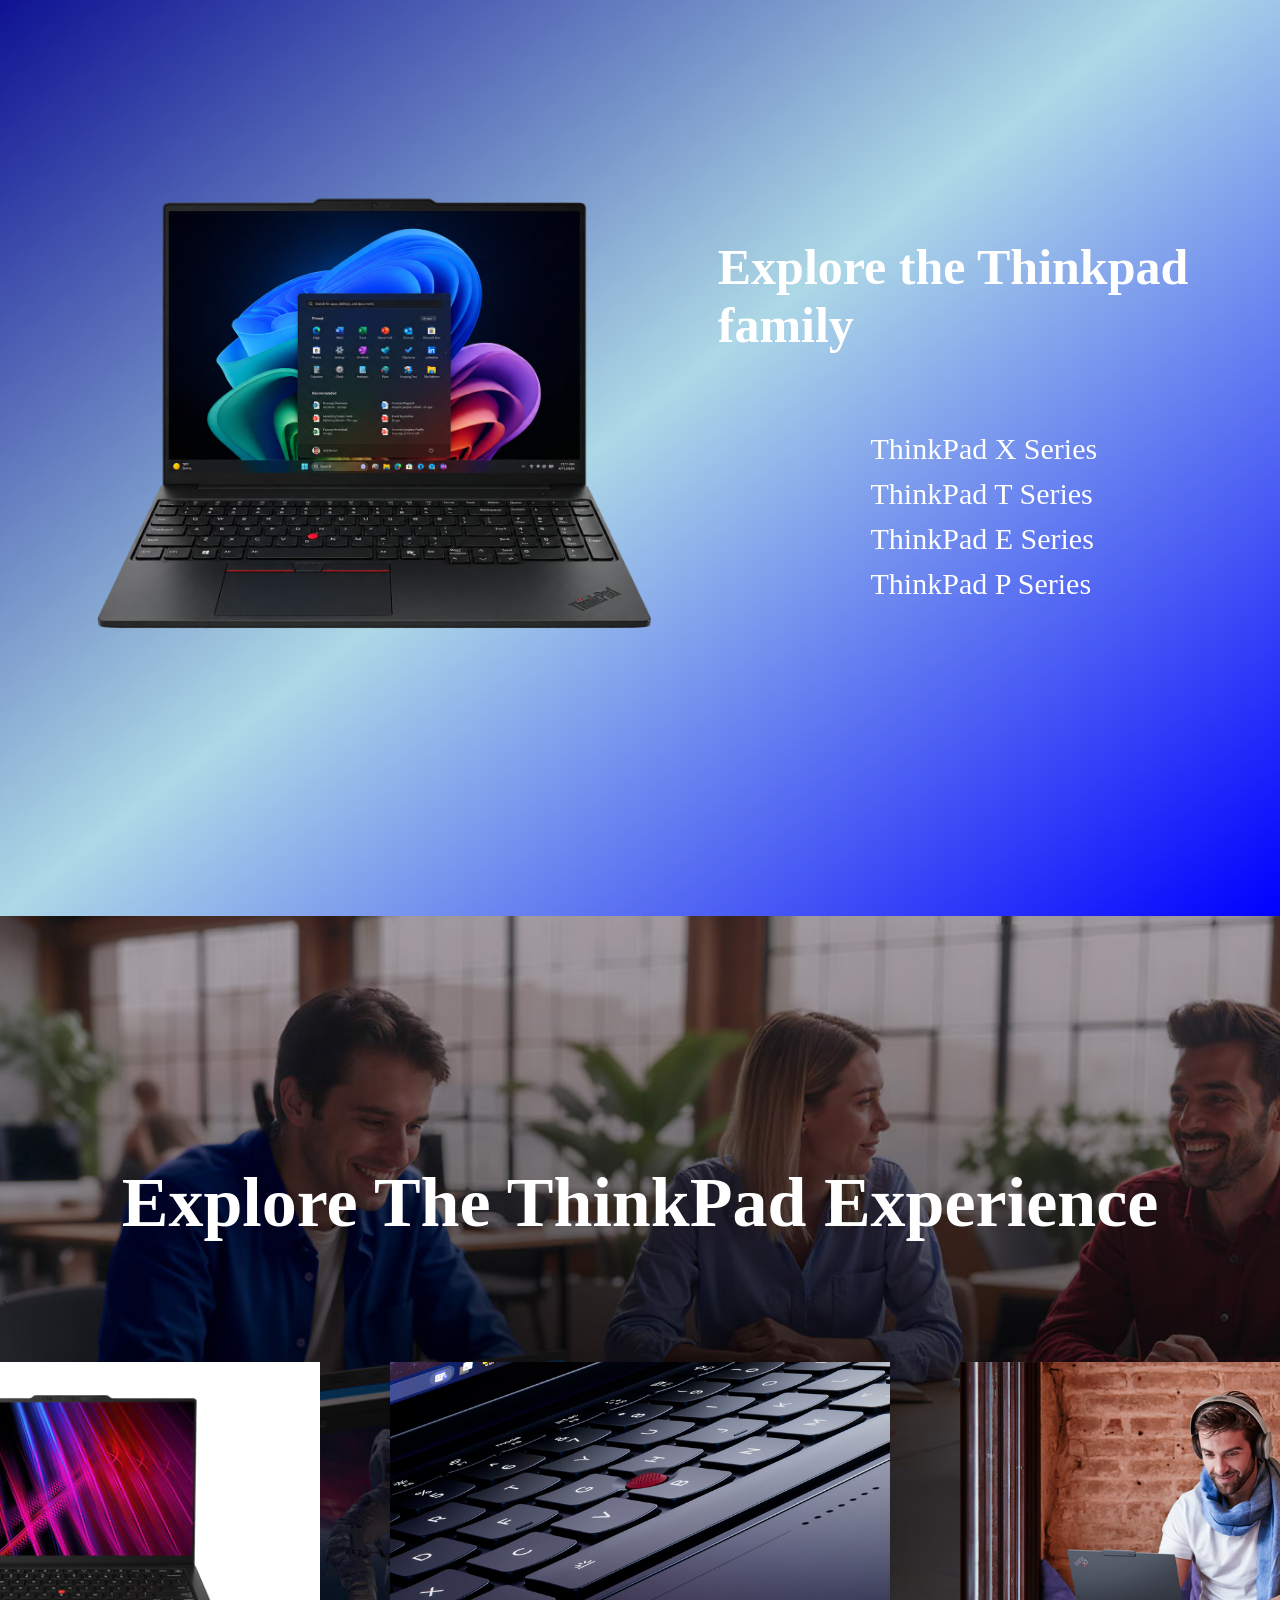
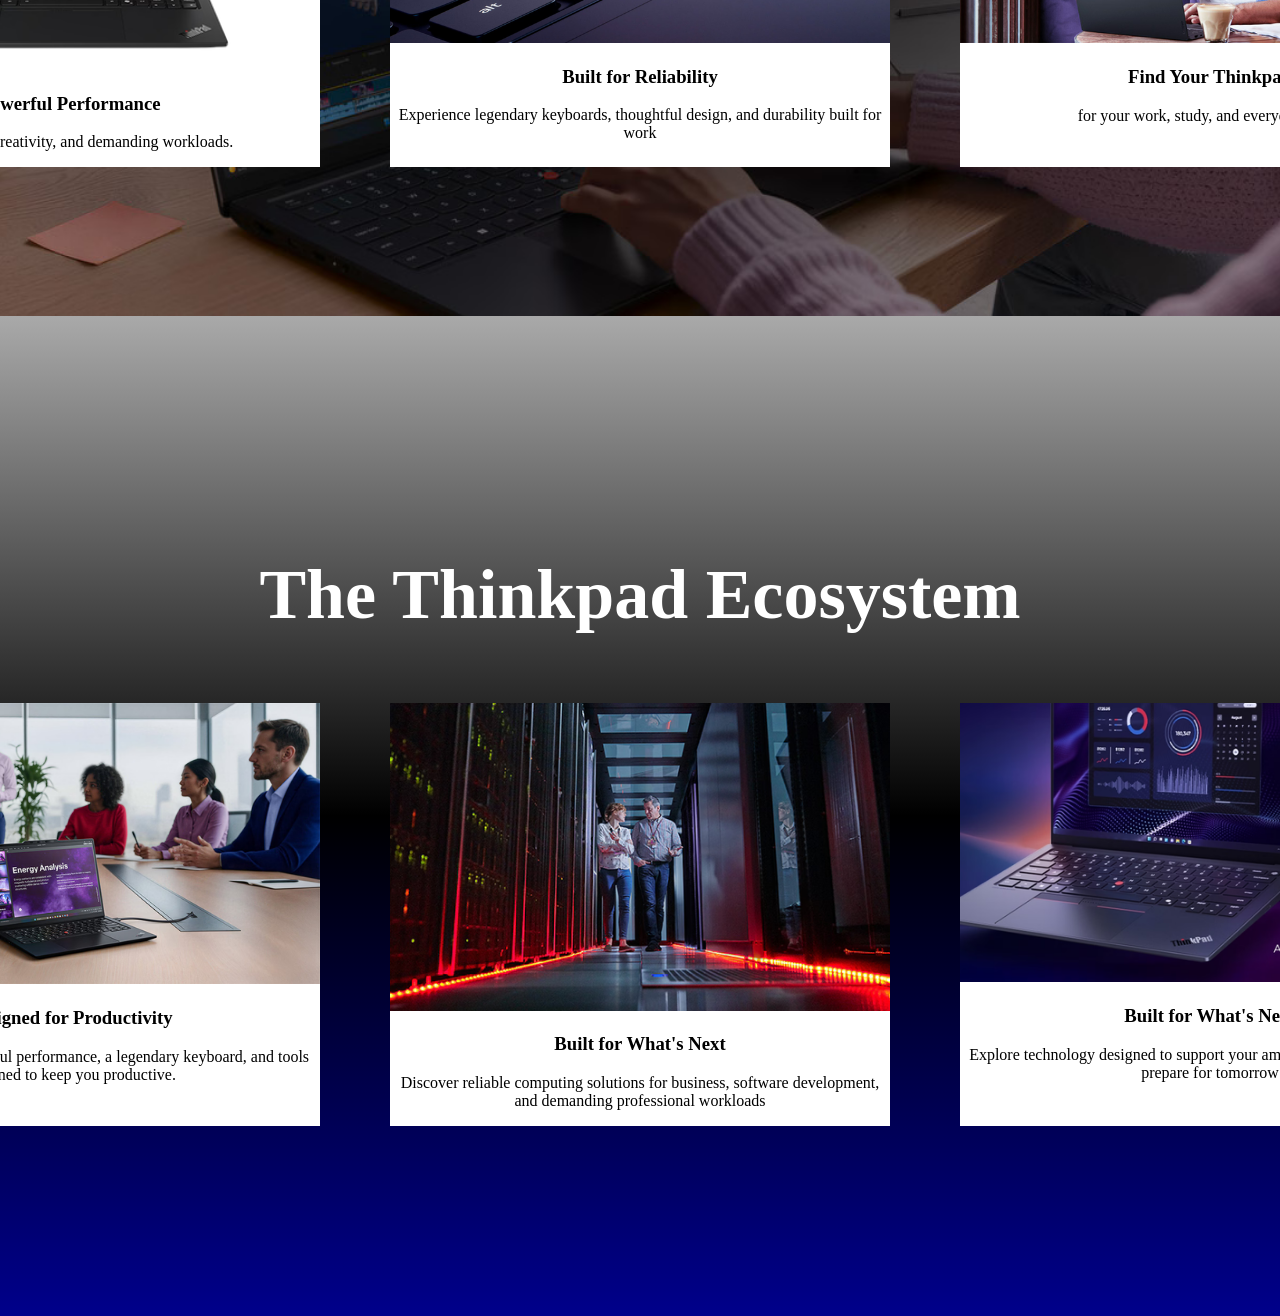
==== commit f9a14420: "Update about lenovo" ====
--- a/index.html
+++ b/index.html
@@ -1,737 +1,758 @@
-<!doctype html>
+<!DOCTYPE html>
 <html lang="en">
-	<head>
-		<meta charset="UTF-8" />
-		<meta name="viewport" content="width=device-width, initial-scale=1.0" />
-		<title>Thinkpad</title>
-		<link rel="preconnect" href="https://fonts.googleapis.com" />
-		<link rel="preconnect" href="https://fonts.gstatic.com" crossorigin />
-		<link
-			href="https://fonts.googleapis.com/css2?family=Inter:ital,opsz,wght@0,14..32,100..900;1,14..32,100..900&display=swap"
-			rel="stylesheet"
-		/>
-	</head>
-	<style>
-		body {
-			font-family: "Inter", sans-serif;
-			font-optical-sizing: auto;
-			font-weight: bold;
-			font-style: normal;
-		}
-		.logo img {
-			width: 200px;
-			margin-right: auto;
-		}
-		* {
-			box-sizing: border-box;
-		}
-
-		html,
-		body {
-			width: 100%;
-			padding: 0px;
-			margin: 0px;
-			box-sizing: border-box;
-		}
-
-		body {
-			overflow-x: hidden;
-		}
-
-		.head,
-		.head ul {
-			display: flex;
-			flex-direction: row;
-			align-items: center;
-			justify-content: center;
-			background-color: black;
-			gap: 20px;
-		}
-
-		.head ul {
-			display: flex;
-			flex-direction: row;
-			align-items: center;
-			margin-left: auto;
-			gap: 60px;
-			list-style: none;
-		}
-
-		.head ul > li > a {
-			text-align: center;
-			color: white;
-			text-decoration: none;
-			font-size: 20px;
-		}
-
-		.intro-background {
-			background-image: url(backintro.jpg);
-			width: 100%;
-
-			height: 1000px;
-			background-size: cover;
-			background-position: center;
-			background-repeat: no-repeat;
-		}
-
-		.lenovo-logo {
-			width: 250px;
-			margin: 50px 20px;
-		}
-
-		.intro-background h1 {
-			color: white;
-			font-size: 90px;
-			margin: 0 0 100px 20px;
-		}
-
-		.red-button {
-			background-color: red;
-			color: white;
-			border: none;
-			padding: 15px 40px;
-			font-weight: bold;
-			cursor: pointer;
-			font-size: 20px;
-			margin-left: 25px;
-		}
-
-		.intro-background p {
-			color: white;
-			font-size: 25px;
-			line-height: 2;
-			max-width: 500px;
-			margin-left: 25px;
-		}
-
-		.why-thinkpad {
-			color: white;
-			background-image: url(backgroundcolor2.png);
-			background-position: center;
-			background-size: cover;
-			width: 100%;
-			height: 1000px;
-			margin: 0px;
-			display: flex;
-			align-items: center;
-			justify-content: space-around;
-		}
-
-		.think-explore {
-			width: 100%;
-			max-width: 500px;
-			height: 1000px;
-			object-fit: contain;
-			margin: 0;
-		}
-
-		.thinkpad-content {
-			width: 45%;
-			color: white;
-			display: flex;
-			flex-direction: column;
-			align-items: center;
-			justify-content: center;
-		}
-
-		.thinkpad-content h1 {
-			font-size: 50px;
-			margin-bottom: 30px;
-		}
-
-		.thinkpad-content p {
-			font-size: 30px;
-			line-height: 1.5;
-			margin-bottom: 15px;
-		}
-
-		.red-button2 {
-			background-color: red;
-			color: white;
-			border: none;
-			padding: 15px 80px;
-			font-weight: bold;
-			cursor: pointer;
-			font-size: 20px;
-			margin-left: 25px;
-		}
-
-		.design-section {
-			width: 100%;
-			max-width: 100%;
-			height: 1000px;
-			margin: 0;
-			background: linear-gradient(to right bottom, darkblue, lightblue, blue);
-			background-size: cover;
-			background-position: center;
-			background-repeat: none;
-
-			display: flex;
-			align-items: center;
-			padding: 30px;
-			justify-content: center;
-			box-sizing: border-box;
-			overflow: hidden;
-		}
-
-		.design-content {
-			width: 100%;
-			color: white;
-		}
-
-		.design-content h1 {
-			font-size: 100px;
-			line-height: 1.3;
-			margin: 0;
-		}
-
-		.design-content p {
-			font-size: 50px;
-		}
-
-		.design-image {
-			width: 100%;
-		}
-
-		.design-image img {
-			width: 100%;
-			height: auto;
-			object-fit: contain;
-			margin-left: auto;
-		}
-
-		.series-section {
-			background: linear-gradient(to top left, blue, lightblue, darkblue);
-			background-size: cover;
-			background-position: center;
-			width: 100%;
-			max-width: 100%;
-			height: 1000px;
-			margin: 0;
-			display: flex;
-			align-items: center;
-			justify-content: center;
-			box-sizing: border-box;
-			padding: 30px;
-		}
-
-		.series-img img {
-			width: 100%;
-			max-width: 800px;
-		}
-
-		.series-content {
-			display: flex;
-			flex-direction: column;
-			align-items: center;
-			justify-content: center;
-		}
-
-		.series-content h1 {
-			color: white;
-			font-size: 50px;
-		}
-
-		.series-content p {
-			font-size: 30px;
-		}
-
-		.series-content a {
-			display: inline-block;
-			text-decoration: none;
-			color: white;
-			line-height: 1.5;
-			transition:
-				transform 0.9s ease,
-				color 0.3s ease;
-		}
-
-		.series-content a:hover {
-			transform: scale(1.2);
-			color: red;
-		}
-
-		.series-content a:last-child:hover {
-			transform: scale(1.2);
-			color: black;
-		}
-
-		.Thinkpad-exp {
-			background-image: url(backgroundexp.png);
-			background-position: center;
-			background-size: cover;
-			width: 100%;
-			height: 1000px;
-			display: flex;
-			flex-direction: column;
-			align-items: center;
-			justify-content: center;
-		}
-		.Thinkpad-exp h1 {
-			color: white;
-			text-align: center;
-			font-size: 70px;
-			padding: 50px;
-		}
-
-		.reason {
-			display: flex;
-			flex-direction: row;
-			align-items: stretch;
-			justify-content: center;
-			gap: 50px;
-		}
-
-		.reason-exp {
-			display: inline-block;
-			width: 500px;
-			background-color: white;
-			margin: 10px;
-			box-sizing: border-box;
-		}
-
-		.reason-exp img {
-			width: 500px;
-		}
-
-		.reason-exp h3,
-		.reason-exp p {
-			text-align: center;
-		}
-
-		.Thinkpad-Ecosystem {
-			background: linear-gradient(to top, darkblue, black, darkgray);
-			background-size: cover;
-			background-position: center;
-			display: flex;
-			box-sizing: border-box;
-			width: 100%;
-			height: 1000px;
-			align-items: center;
-			flex-direction: column;
-			justify-content: center;
-		}
-
-		.ecosystem {
-			display: flex;
-			flex-direction: row;
-			align-items: stretch;
-			justify-content: center;
-			gap: 50px;
-		}
-
-		.Thinkpad-Ecosystem h1 {
-			font-size: 70px;
-			color: white;
-			text-align: center;
-		}
-
-		.eco {
-			display: inline-block;
-			width: 500px;
-			background-color: white;
-			margin: 10px;
-			box-sizing: border-box;
-		}
-
-		.eco img {
-			width: 500px;
-		}
-
-		.eco h3,
-		.eco p {
-			text-align: center;
-		}
-       
-
-		/* BIG BIG BIG SCREEENNNNNNNNNNNNN */
-
-		@media screen and (max-width: 1024px) {
-			head {
-				flex-wrap: wrap;
-				padding: 15px;
-			}
-
-			head ul {
-				gap: 20px;
-				margin-left: 0;
-				padding: 0;
-				flex-wrap: wrap;
-			}
-
-			.why-thinkpad {
-				height: auto;
-				padding: 30px;
-				gap: 20px;
-			}
-			.thinkpad-explore {
-				width: 50%;
-			}
-			.thinkpad-content {
-				width: 50%;
-			}
-			.thinkpad-content h1 {
-				font-size: 35px;
-			}
-			.thinkpad-content p {
-				font-size: 20px;
-			}
-
-			.design-content h1 {
-				font-size: 60px;
-			}
-			.design-content p {
-				font-size: 30px;
-			}
-			.series-section {
-				height: auto;
-				gap: 20px;
-			}
-			.series-content h1 {
-				font-size: 35px;
-			}
-
-			.Thinkpad-exp,
-			.Thinkpad-Ecosystem {
-				height: auto;
-				padding: 40px 20px;
-			}
-
-			.reason,
-			.ecosystem {
-				flex-wrap: wrap;
-				gap: 20px;
-			}
-
-			.reason-exp,
-			.eco {
-				width: 45%;
-				margin: 0;
-			}
-
-			.reason-exp img,
-			.eco img {
-				width: 100%;
-			}
-		}
-
-		/* MO-BI-LEEEEEEEEEEEEEEEEEEEEEEEEEEEEE uehnbgvieuohngbeoing */
-
-		@media screen and (max-with: 600px) {
-			.head {
-				flex-direction: colunm;
-			}
-			.head ul {
-				flex-direction: column;
-				gap: 15px;
-			}
-			.logo img {
-				width: 150px;
-			}
-
-			.intro-background {
-				height: auto;
-				min-height: 600px;
-				padding: 20px;
-			}
-
-			.lenovo-logo {
-				width: 150px;
-				margin: 20px 0;
-			}
-			.intro-background h1 {
-				font-size: 40px;
-				margin: 20px 0 40px;
-			}
-
-			.intro-background p {
-				font-size: 16px;
-				line-height: 1.7;
-				margin: 20px 0;
-			}
-
-			.red-button {
-				font-size: 16px;
-				padding: 12px 25px;
-				margin: 0;
-			}
-
-			.why-thinkpad {
-				flex-direction: column;
-				height: auto;
-				padding: 30px 20px;
-			}
-
-			.think-explore {
-				width: 100%;
-			}
-			.thinkpad-content {
-				width: 100%;
-			}
-
-			.thinkpad-content h1 {
-				font-size: 30px;
-			}
-			.thinkpad-content p {
-				font-size: 18px;
-			}
-
-			.red-button2 {
-				padding: 12px 40px;
-				margin: 0;
-			}
-
-			.design-section {
-				flex-direction: column;
-				height: auto;
-				padding: 20px;
-			}
-
-			.design-content h1 {
-				font-size: 35px;
-			}
-
-			.design-content p {
-				font-size: 20px;
-			}
-
-			.design-image img {
-				width: 100%;
-			}
-
-			.series-section {
-				flex-direction: column;
-				height: auto;
-				padding: 20px;
-			}
-
-			.series-img img {
-				width: 100%;
-			}
-
-			.series-content h1 {
-				font-size: 30px;
-				text-align: center;
-			}
-			.series-content p {
-				font-size: 20px;
-			}
-
-			.Thinkpad-exp h1 {
-				font-size: 35px;
-				padding: 20px;
-			}
-
-			.reason {
-				flex-direction: column;
-				align-items: center;
-			}
-
-			.reason-exp {
-				width: 100%;
-			}
-
-			.Thinkpad-Ecosystem h1 {
-				font-size: 35px;
-			}
-
-			.ecosystem {
-				flex-direction: column;
-				align-items: center;
-			}
-
-			.eco {
-				width: 100%;
-			}
-		}
-       
-	</style>
-
-	<body>
-		<header>
-			<div class="head">
-				<div class="logo">
-					<a href="#"><img src="images.png" alt="THINKPAD" /></a>
-				</div>
-
-				<ul>
-					<li><a href="#">Products</a></li>
-					<li><a href="#">Solutions</a></li>
-					<li><a href="#">Services</a></li>
-					<li><a href="#">Support</a></li>
-					<li><a href="#">About Lenovo</a></li>
-				</ul>
-			</div>
-		</header>
-
-		<section class="intro">
-			<div class="intro-background">
-				<img class="lenovo-logo" src="lenovologo.png" alt="LENOVO" />
-				<h1>Built for the Way<br />Work Gets Done</h1>
-				<a href="shop.html"><button class="red-button">GET NOW</button></a>
-
-				<p>
-					For more than 30 years, Thinkpad has set the standard for rentless
-					innovation. purposeful design.
-				</p>
-			</div>
-		</section>
-
-		<section>
-			<div class="why-thinkpad">
-				<img class="think-explore" src="thinkpad explore.png" alt="thinkpad" />
-
-				<div class="thinkpad-content">
-					<h1>WHY CHOOSE THINKPAD</h1>
-					<p>
-						<strong>LEGENDARY DESIGN</strong>
-						Comfortable keyboard, and the iconnic red Trackpoint for precise
-						navigation.
-					</p>
-
-					<p>
-						<strong>POWERFUL PERFORMANCE</strong>
-						Handle demanding workloads, multitasking, programming, and business
-						applications with confidence.
-					</p>
-					<a href="shop.html"><button class="red-button2">GET</button></a>
-				</div>
-			</div>
-		</section>
-
-		<section class="design-section">
-			<div class="design-content">
-				<h1>
-					DESIGN TO LAST<br />
-					BEST LINUX<br />
-					GREAT RELIABILITY
-				</h1>
-				<p>Built to last. Designed for reliability.</p>
-			</div>
-			<div class="design-image">
-				<img src="thinkpadatdesign.png" alt="Thinkpad design" />
-			</div>
-		</section>
-
-		<section class="series-section">
-			<div class="series-img">
-				<img
-					src="Laptop ThinkPad với menu Start Windows 11.png"
-					alt="thinkpad2"
-				/>
-			</div>
-
-			<div class="series-content">
-				<h1>Explore the Thinkpad family</h1>
-				<p>
-					<a
-						href="https://www.lenovo.com/vn/vi/c/laptops/thinkpad/thinkpadx/"
-						target="_blank"
-						>ThinkPad X Series</a
-					>
-					<br />
-					<a
-						href="https://www.lenovo.com/vn/vi/c/laptops/thinkpad/thinkpadt/"
-						target="_blank"
-						>ThinkPad T Series</a
-					>
-					<br />
-					<a
-						href="https://www.lenovo.com/vn/vi/c/laptops/thinkpad/thinkpade/"
-						target="_blank"
-						>ThinkPad E Series</a
-					>
-					<br />
-					<a
-						href="https://www.lenovo.com/vn/vi/c/laptops/thinkpad/thinkpadp/"
-						target="_blank"
-						>ThinkPad P Series</a
-					>
-				</p>
-			</div>
-		</section>
-
-		<section class="Thinkpad-exp">
-			<h1>Explore The ThinkPad Experience</h1>
-			<div class="reason">
-				<div class="reason-exp">
-					<img src="Powerfulperformance.png" alt="POWERFUL" />
-					<h3>Powerful Performance</h3>
-					<p>Productivity, creativity, and demanding workloads.</p>
-				</div>
-				<div class="reason-exp">
-					<img src="BuiltForReliability.png" alt="reliability" />
-					<h3>Built for Reliability</h3>
-					<p>
-						Experience legendary keyboards, thoughtful design, and durability
-						built for work
-					</p>
-				</div>
-				<div class="reason-exp">
-					<img src="FindYoutThinkpad.png" alt="Find Your Thinkpad" />
-					<h3>Find Your Thinkpad</h3>
-					<p>for your work, study, and everyday needs</p>
-				</div>
-			</div>
-		</section>
-
-		<section>
-			<div class="Thinkpad-Ecosystem">
-				<h1>The Thinkpad Ecosystem</h1>
-				<div class="ecosystem">
-					<div class="eco">
-						<img
-							src="Designed for Productivity.png"
-							alt="Designed for Productivity"
-						/>
-						<h3>Designed for Productivity</h3>
-						<p>
-							Work smarter with powerful performance, a legendary keyboard, and
-							tools designed to keep you productive.
-						</p>
-					</div>
-					<div class="eco">
-						<img
-							src="Technology Without Limits.png"
-							alt="Technology Without Limits"
-						/>
-						<h3>Built for What's Next</h3>
-						<p>
-							Discover reliable computing solutions for business, software
-							development, and demanding professional workloads
-						</p>
-					</div>
-					<div class="eco">
-						<img src="Built for What's Next.png" alt="Built for What's Next" />
-						<h3>Built for What's Next</h3>
-
-						<p>
-							Explore technology designed to support your ambitions today and
-							help you prepare for tomorrow
-						</p>
-					</div>
-				</div>
-			</div>
-		</section>
+
+<head>
+    <meta charset="UTF-8">
+    <meta name="viewport" content="width=device-width, initial-scale=1.0">
+    <title>Thinkpad</title>
+</head>
+<style>
+    .logo img {
+        width: 200px;
+        margin-right: auto;
+    }
+    *
+    {
+        box-sizing: border-box;
+    }
+
+    html, body {
+        width: 100%;
+        padding: 0px;
+        margin: 0px;
+        box-sizing:border-box;
+    }
+
+    body {
+    overflow-x: hidden;
+}
+    
+
+    .head , .head ul {
+        display: flex;
+        flex-direction: row;
+        align-items: center;
+        justify-content: center;
+        background-color: black;
+        gap: 20px;
+
+
+    }
+
+    .head ul
+    {
+        display:flex;
+        flex-direction: row;
+        align-items: center;
+        margin-left:auto;
+        gap: 60px;
+        list-style:none;
+    }
+
+    .head ul > li > a
+    {
+        text-align: center;
+        color:white;
+        text-decoration:none;
+        font-size: 20px;
+    }
+
+    .intro-background
+    {
+        background-image: url(backintro.jpg);
+        width:100%;
         
-    <div class="contact">
-        <div class="image-container">
-            <img class="contact" src="images.png">
-            <img class="contact" src="images.png">
-            <img class="contact" src="images.png">
+        height:1000px;
+        background-size:cover;
+        background-position: center;
+        background-repeat: no-repeat;
+    }
+
+    .lenovo-logo
+    {
+        width:250px;
+        margin:50px 20px;
+    }
+
+    .intro-background h1 
+    {
+        color:white;
+        font-size:90px;
+        margin: 0 0 100px 20px;
+    }
+
+    .red-button{
+        background-color: red;
+        color: white;
+        border:none;
+        padding:15px 40px;
+        font-weight:bold;
+        cursor: pointer;
+        font-size:20px;
+        margin-left:25px;
+    }
+
+    .intro-background p {
+        color:white;
+        font-size:25px;
+        line-height: 2;
+        max-width:500px;
+        margin-left:25px;
+
+    }
+
+    .why-thinkpad
+    {
+        color:white;
+        background-image: url(backgroundcolor2.png);
+        background-position: center;
+        background-size: cover;
+        width:100%;
+        height:1000px;
+        margin:0px;
+        display:flex;
+        align-items: center;
+        justify-content: space-around;
+        
+    }
+
+    .think-explore
+    {
+        width:100%;
+        max-width: 500px;
+        height:1000px;
+        object-fit:contain;
+        margin:0;
+
+    }
+
+    .thinkpad-content
+    {
+        width:45%;
+        color:white;
+        display:flex;
+        flex-direction: column;
+        align-items: center;
+        justify-content: center;
+    }
+
+    .thinkpad-content h1{
+        font-size:50px;
+        margin-bottom: 30px;
+    }
+
+    .thinkpad-content p
+    {
+        font-size:30px;
+        line-height: 1.5;
+        margin-bottom:15px;
+    }
+
+    .red-button2{
+        background-color: red;
+        color: white;
+        border:none;
+        padding:15px 80px;
+        font-weight:bold;
+        cursor: pointer;
+        font-size:20px;
+        margin-left:25px;
+    }
+
+    .design-section
+    {
+        width:100%;
+        max-width: 100%;
+        height:1000px;
+        margin:0;
+        background: linear-gradient(to right bottom, darkblue,lightblue,blue);
+        background-size: cover;
+        background-position: center;
+        background-repeat: none;
+
+        display:flex;
+        align-items: center;
+        padding:30px;
+        justify-content: center;
+        box-sizing: border-box;
+        overflow:hidden;
+    }
+
+    .design-content
+    {
+        width:100%;
+        color:white;
+    }
+
+    .design-content h1{
+        font-size:100px;
+        line-height:1.3;
+        margin:0;
+    }
+
+    .design-content p
+    {
+        font-size:50px;
+    }
+
+    .design-image
+    {
+        width:100%;
+    }
+
+    .design-image img {
+    width: 100%;
+    height: auto;
+    object-fit: contain;
+    margin-left: auto;
+}
+
+.series-section
+{
+    background: linear-gradient(to top left,blue,lightblue,darkblue);
+    background-size: cover;
+    background-position: center;
+    width:100%;
+    max-width: 100%;
+    height:1000px;
+    margin:0;
+    display:flex;
+    align-items: center;
+    justify-content:center;
+    box-sizing: border-box;
+    padding:30px;
+    
+}
+
+
+
+.series-img img
+{
+    width:100%;
+    max-width:800px;
+    
+
+}
+
+.series-content
+{
+    display: flex;
+    flex-direction: column;
+    align-items: center;
+    justify-content: center;
+}
+
+.series-content h1
+{
+    color:white;
+    font-size: 50px;
+
+}
+
+.series-content p
+{
+    font-size: 30px;
+
+}
+
+.series-content a
+{
+    display: inline-block;
+    text-decoration: none;
+    color:white;
+    line-height: 1.5;
+    transition: transform 0.9s ease, color 0.3s ease;
+}
+
+.series-content a:hover
+{
+    transform: scale(1.2);
+    color:red;
+}
+
+.series-content a:last-child:hover
+{
+    transform:scale(1.2);
+    color:black;
+}
+
+.Thinkpad-exp
+{
+    background-image: url(backgroundexp.png);
+    background-position:center;
+    background-size: cover;
+    width:100%;
+    height:1000px;
+    display:flex;
+    flex-direction: column;
+    align-items: center;
+    justify-content: center;
+}
+.Thinkpad-exp h1
+{
+    color:white;
+    text-align: center;
+    font-size: 70px;
+    padding:50px;
+}
+
+.reason
+{
+    display:flex;
+    flex-direction: row;
+    align-items: stretch;
+    justify-content: center;
+    gap:50px;
+}
+
+.reason-exp
+{
+    display:inline-block;
+    width:500px;
+    background-color: white;
+    margin:10px;
+    box-sizing: border-box;
+}
+
+.reason-exp img{
+    
+    width:500px;
+    
+}
+
+.reason-exp h3,
+.reason-exp p
+{
+    text-align: center;
+}
+
+
+.Thinkpad-Ecosystem
+{
+    background: linear-gradient(to top, darkblue,black,darkgray);
+    background-size: cover;
+    background-position: center;
+    display:flex;
+    box-sizing:border-box;
+    width:100%;
+    height:1000px;
+    align-items: center;
+    flex-direction:column;
+    justify-content: center;
+}
+
+.ecosystem
+{
+    display:flex;
+    flex-direction: row;
+    align-items: stretch;
+    justify-content: center;
+    gap:50px;
+}
+
+.Thinkpad-Ecosystem h1
+{
+    font-size: 70px;
+    color:white;
+    text-align: center;
+
+}
+
+.eco
+{
+    display:inline-block;
+    width:500px;
+    background-color: white;
+    margin:10px;
+    box-sizing:border-box;
+}
+
+.eco img
+{
+    width:500px;
+}
+
+.eco h3,
+.eco p
+{
+    text-align: center;
+    
+}
+
+/* BIG BIG BIG SCREEENNNNNNNNNNNNN */
+
+@media screen and (max-width:1024px) {
+    head{
+        flex-wrap:wrap;
+        padding:15px;
+    }
+
+    head ul {
+        gap:20px;
+        margin-left: 0;
+        padding:0;
+        flex-wrap: wrap;
+    }
+
+    .why-thinkpad{
+        height:auto;
+        padding:30px;
+        gap:20px;
+    }
+    .thinkpad-explore 
+    {
+        width:50%;
+    }
+    .thinkpad-content
+    {
+        width:50%;
+    }
+    .thinkpad-content h1{
+        font-size:35px;
+    }
+    .thinkpad-content p{
+        font-size: 20px;
+    }
+
+    .design-content h1{
+        font-size:60px;
+    }
+    .design-content p 
+    {
+        font-size:30px;
+    }
+    .series-section
+    {
+        height:auto;
+        gap:20px;
+    }
+    .series-content h1 {
+        font-size:35px;
+    }
+
+    .Thinkpad-exp, .Thinkpad-Ecosystem
+    {
+        height: auto;
+        padding: 40px 20px;
+    }
+
+    .reason, .ecosystem
+    {
+        flex-wrap: wrap;
+        gap:20px;
+    }
+
+    .reason-exp,.eco {
+        width:45%;
+        margin:0;
+    }
+
+    .reason-exp img, .eco img {
+        width: 100%;
+    }
+}
+
+/* MO-BI-LEEEEEEEEEEEEEEEEEEEEEEEEEEEEE uehnbgvieuohngbeoing */
+
+@media screen and (max-with: 600px) {
+    .head {
+        flex-direction: colunm;
+    }
+    .head ul {
+        flex-direction: column;
+        gap:15px;
+    }
+    .logo img {
+        width:150px;
+    }
+
+    .intro-background
+    {
+        height:auto;
+        min-height: 600px;
+        padding:20px;
+    }
+
+    .lenovo-logo
+    {
+        width: 150px;
+        margin:20px 0;
+    }
+    .intro-background h1
+    {
+        font-size:40px;
+        margin:20px 0 40px;
+    }
+
+    .intro-background p {
+        font-size: 16px;
+        line-height: 1.7;
+        margin: 20px 0;
+
+    }
+
+    .red-button
+    {
+        font-size: 16px;
+        padding: 12px 25px;
+        margin:0;
+    }
+
+    .why-thinkpad 
+    {
+        flex-direction: column;
+        height:auto;
+        padding: 30px 20px;
+    }
+
+    .think-explore
+    {
+        width: 100%;
+    }
+    .thinkpad-content
+    {
+        width:100%;
+    }
+
+    .thinkpad-content h1 {
+        font-size: 30px;
+    }
+    .thinkpad-content p 
+    {
+        font-size:18px;
+    }
+
+    .red-button2 
+    {
+        padding:12px 40px;
+        margin:0;
+    }
+
+    .design-section
+    {
+        flex-direction: column;
+        height:auto;
+        padding: 20px;
+    }
+
+    .design-content h1 {
+        font-size: 35px;
+    }
+
+    .design-content p 
+    {
+        font-size: 20px;
+    }
+
+    .design-image img 
+    {
+        width:100%;
+    }
+
+    .series-section{
+        flex-direction: column;
+        height:auto;
+        padding:20px;
+    }
+
+    .series-img img {
+        width:100%;
+    }
+
+    .series-content h1 {
+        font-size: 30px;
+        text-align:center;
+    }
+    .series-content p {
+        font-size: 20px;
+    }
+
+    .Thinkpad-exp h1 {
+        font-size:35px;
+        padding:20px;
+    }
+
+    .reason{
+        flex-direction: column;
+        align-items: center;
+    }
+
+    .reason-exp {
+        width:100%;
+    }
+
+    .Thinkpad-Ecosystem h1 {
+        font-size: 35px;
+    }
+
+    .ecosystem{
+        flex-direction: column;
+        align-items: center;
+    }
+
+    .eco{
+        width:100%
+    }
+}
+
+/*sự kiện phát sáng khi trỏ chuột*/
+
+.head ul li a {
+  text-decoration: none;
+  color: white;
+  padding: 8px 16px;
+  border-radius: 6px;
+  background-color: transparent;
+  transition: all 0.25s ease;
+}
+
+.head ul li a:hover{
+    background-color: #e2231a;
+    color: #ffffff;
+}
+
+   
+</style>
+
+<body>
+    <header>
+        <div class="head">
+            <div class="logo">
+                <a href="#"><img src="images.png" alt="THINKPAD"></a>
+            </div>
+
+            <ul>
+
+            <li><a href="#">Products</a></li>
+            <li><a href="#">Solutions</a></li>
+            <li><a href="#">Services</a></li>
+            <li><a href="#">Support</a></li>
+            <li><a href="about.html" id="btn-about">About Lenovo</a></li>
+            </ul>
+
         </div>
-        <footer>
-            <h1 class="contact">Contact INFO:</h1>
-            <div class="contact">
-                <h2 class="special-h2">Address</h2>
-                <p>8001 Development Drive, Morrisville, NC 27560, United States</p>
-                <p>Building 2, No. 10 Courtyard Xibeiwang East Road, Haidian District, 100094 Beijing, China</p>
-                <h2 class="special-h2">Email</h2>
-                <p>hello@subarashiisaito.lenovo.jp</p>
-                <h2 class="special-h2">Phone</h2>
-                <p>0902000067</p>
+    </header>
+
+    <section class="intro">
+        <div class="intro-background">
+            <img class="lenovo-logo" src="lenovologo.png" alt="LENOVO">
+            <h1>Built for the Way<br>Work Gets Done </h1>
+            <button class="red-button">GET NOW</button>
+
+            <p>
+                For more than 30 years, Thinkpad has set the standard
+                for rentless innovation. purposeful design.
+            </p>
+        </div>
+    </section>
+
+    <section>
+        <div class="why-thinkpad">
+            <img class="think-explore" src="thinkpad explore.png" alt="thinkpad">
+            
+
+
+            <div class="thinkpad-content">
+                <h1>WHY CHOOSE THINKPAD</h1>
+            <p>
+                <strong>LEGENDARY DESIGN</strong>
+                Comfortable keyboard, and the iconnic red Trackpoint
+                for precise navigation.
+            </p>
+            
+
+            <p>
+                <strong>POWERFUL PERFORMANCE</strong>
+                Handle demanding workloads, multitasking, programming,
+                and business applications with confidence.
+               
+            </p>
+              <button class="red-button2">GET</button>
             </div>
-        </footer>
-	</div>
-	</body>
-</html>
+            
+        </div>
+    </section>
+
+    <section class="design-section">
+        <div class="design-content">
+            <h1>
+                DESIGN TO LAST<br>
+                BEST LINUX<br>
+                GREAT RELIABILITY
+            </h1>
+            <p>Built to last. Designed for reliability.</p>
+        </div>
+        <div class="design-image">
+            <img src="thinkpadatdesign.png" alt="Thinkpad design">
+        </div>
+    </section>
+
+    <section class="series-section">
+        <div class="series-img">
+            <img src="Laptop ThinkPad với menu Start Windows 11.png" alt="thinkpad2">
+        </div>
+
+        <div class="series-content">
+            <h1>Explore the Thinkpad family</h1>
+            <p><a href="https://www.lenovo.com/vn/vi/c/laptops/thinkpad/thinkpadx/" target="_blank">ThinkPad X Series</a> <br>
+            <a href="https://www.lenovo.com/vn/vi/c/laptops/thinkpad/thinkpadt/" target="_blank">ThinkPad T Series</a>  <br>
+            <a href="https://www.lenovo.com/vn/vi/c/laptops/thinkpad/thinkpade/" target="_blank">ThinkPad E Series</a> <br>
+            <a href="https://www.lenovo.com/vn/vi/c/laptops/thinkpad/thinkpadp/" target="_blank">ThinkPad P Series</a></p>
+        </div>
+    </section>
+
+    <section class="Thinkpad-exp">
+    <h1>Explore The ThinkPad Experience</h1>
+    <div class="reason">
+    <div class="reason-exp">
+        <img src="Powerfulperformance.png" alt="POWERFUL">
+        <h3>Powerful Performance</h3>
+        <p>Productivity, creativity, and demanding workloads.</p>
+    </div>
+    <div class="reason-exp">
+        <img src="BuiltForReliability.png" alt="reliability">
+        <h3>Built for Reliability</h3>
+        <p>Experience legendary keyboards, thoughtful design, and durability built for work</p>
+    </div>
+    <div class="reason-exp">
+        <img src="FindYoutThinkpad.png" alt="Find Your Thinkpad">
+        <h3>Find Your Thinkpad</h3>
+        <p>for your work, study, and everyday needs</p>
+    </div>
+    </div>
+    </section>
+
+    <section>
+        <div class="Thinkpad-Ecosystem">
+            <h1>The Thinkpad Ecosystem</h1>
+            <div class="ecosystem">
+            <div class="eco">
+                <img src="Designed for Productivity.png" alt="Designed for Productivity">
+                <h3>Designed for Productivity</h3>
+                <p>Work smarter with powerful performance, a legendary keyboard, and tools designed to keep you productive.</p>
+            </div>
+            <div class="eco">
+                <img src="Technology Without Limits.png" alt="Technology Without Limits">
+                <h3>Built for What's Next</h3>
+                <p>Discover reliable computing solutions for business, software development, and demanding professional workloads</p>
+            </div>
+            <div class="eco">
+                <img src="Built for What's Next.png" alt="Built for What's Next">
+                <h3>Built for What's Next</h3>
+                
+                <p>Explore technology designed to support your ambitions today and help you prepare for tomorrow</p>
+            </div>
+            </div>
+        </div>
+    </section>
+    
+  <script>
+  document.getElementById('btn-about').addEventListener('click', function(e) {
+    e.preventDefault();
+    window.location.href = 'about.html';
+  });
+</script> 
+
+</body>
+
+</html>
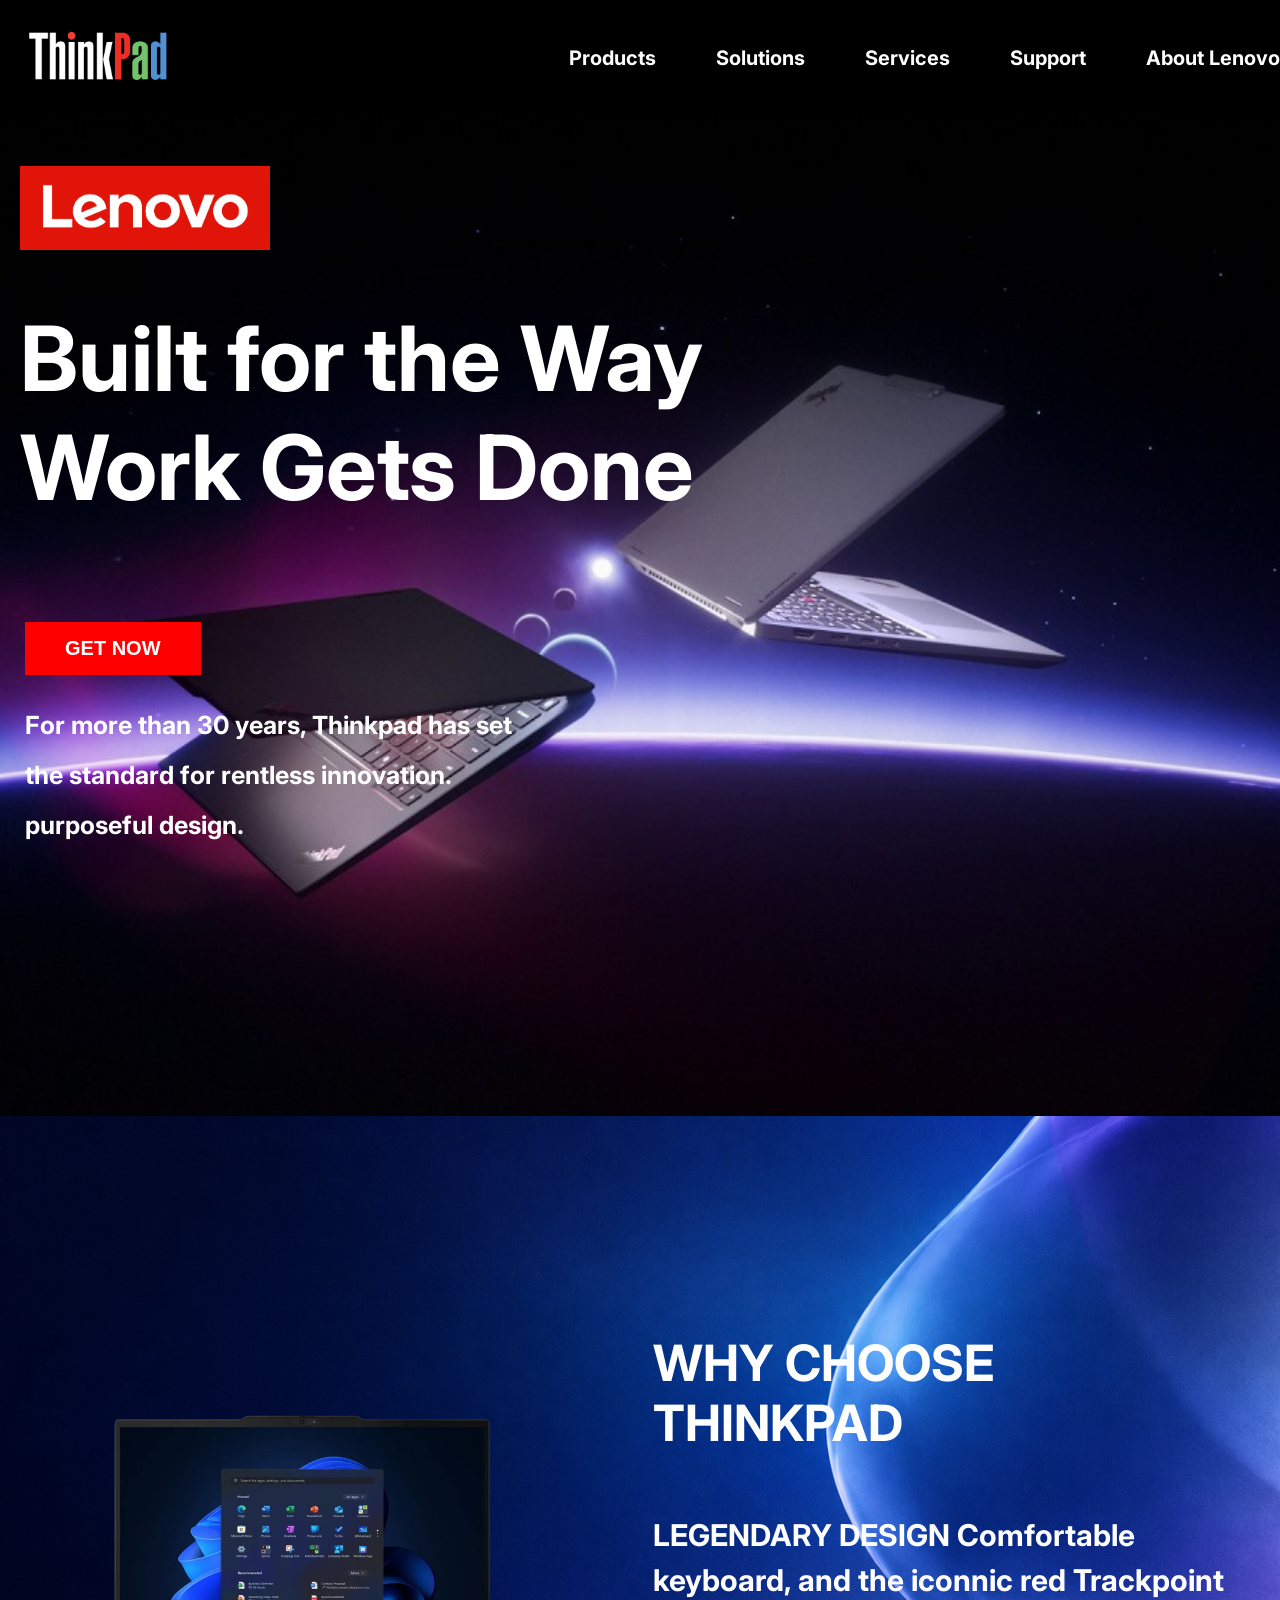
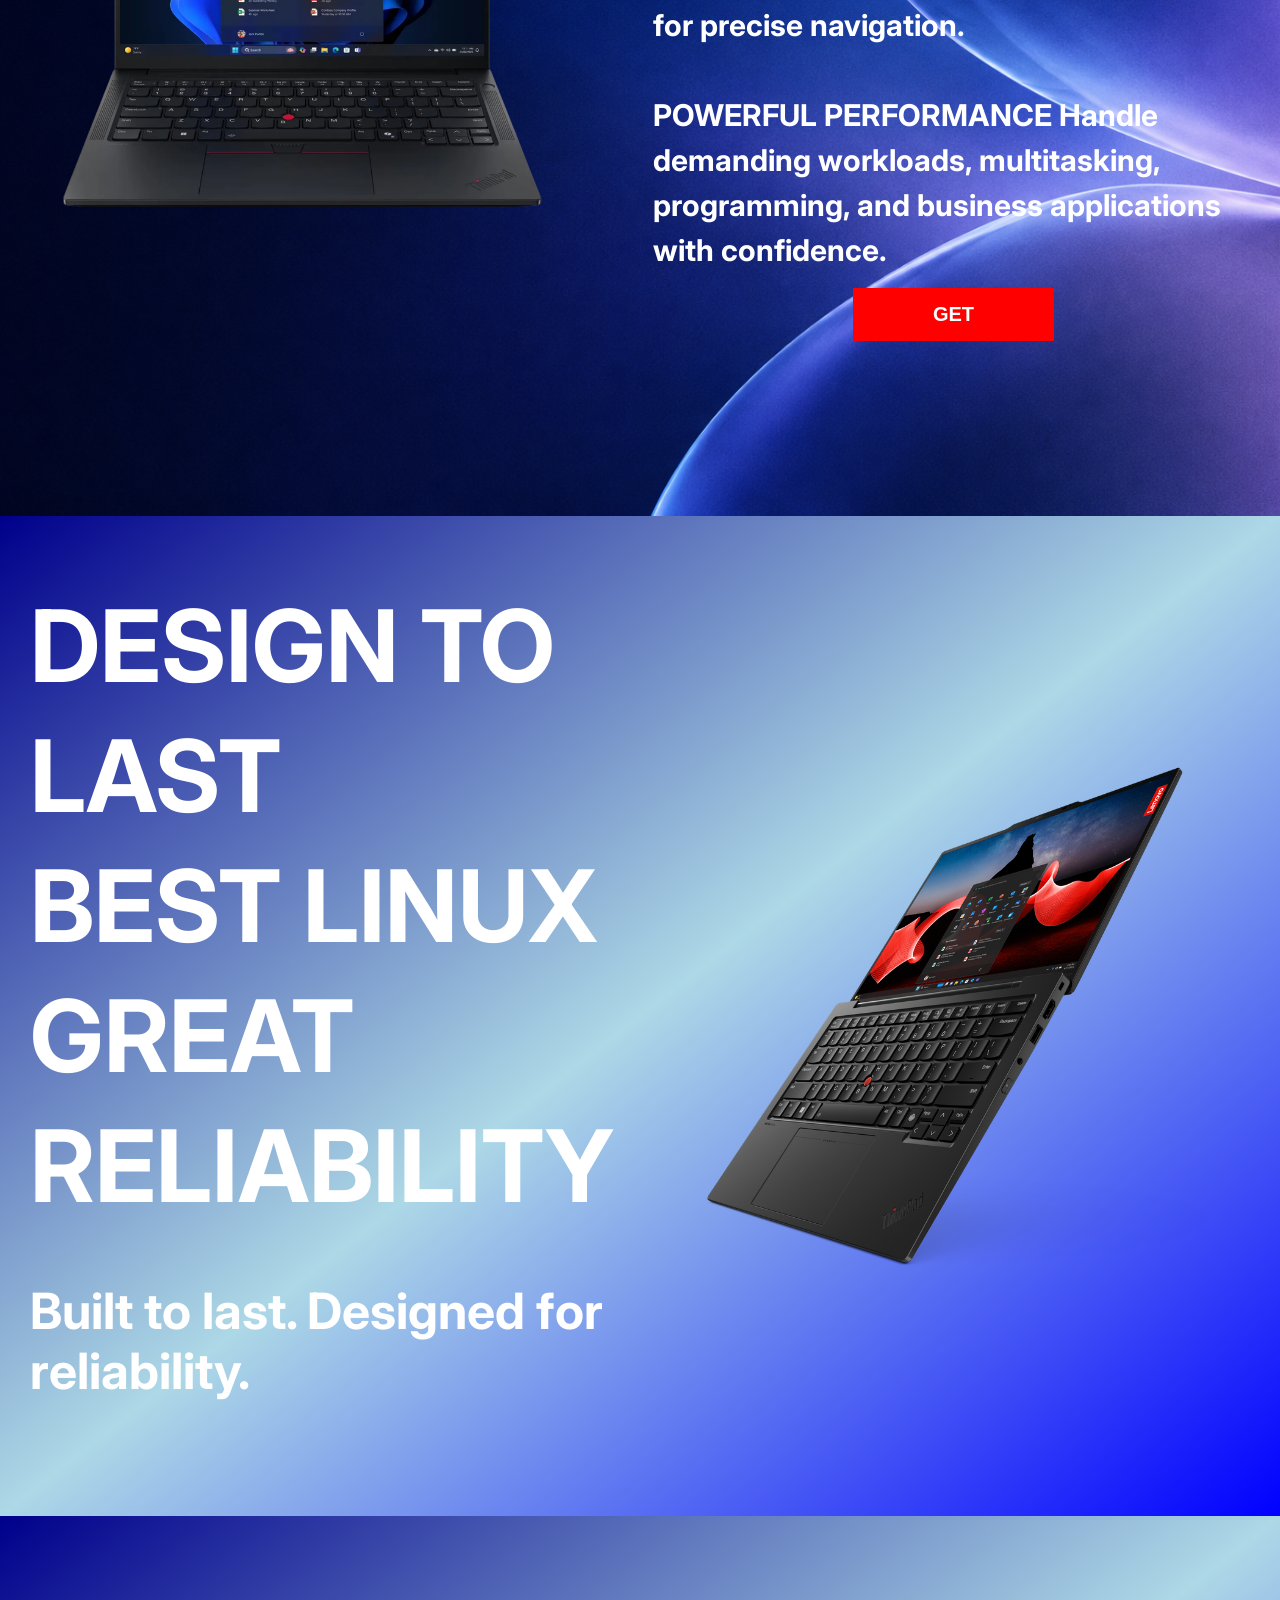
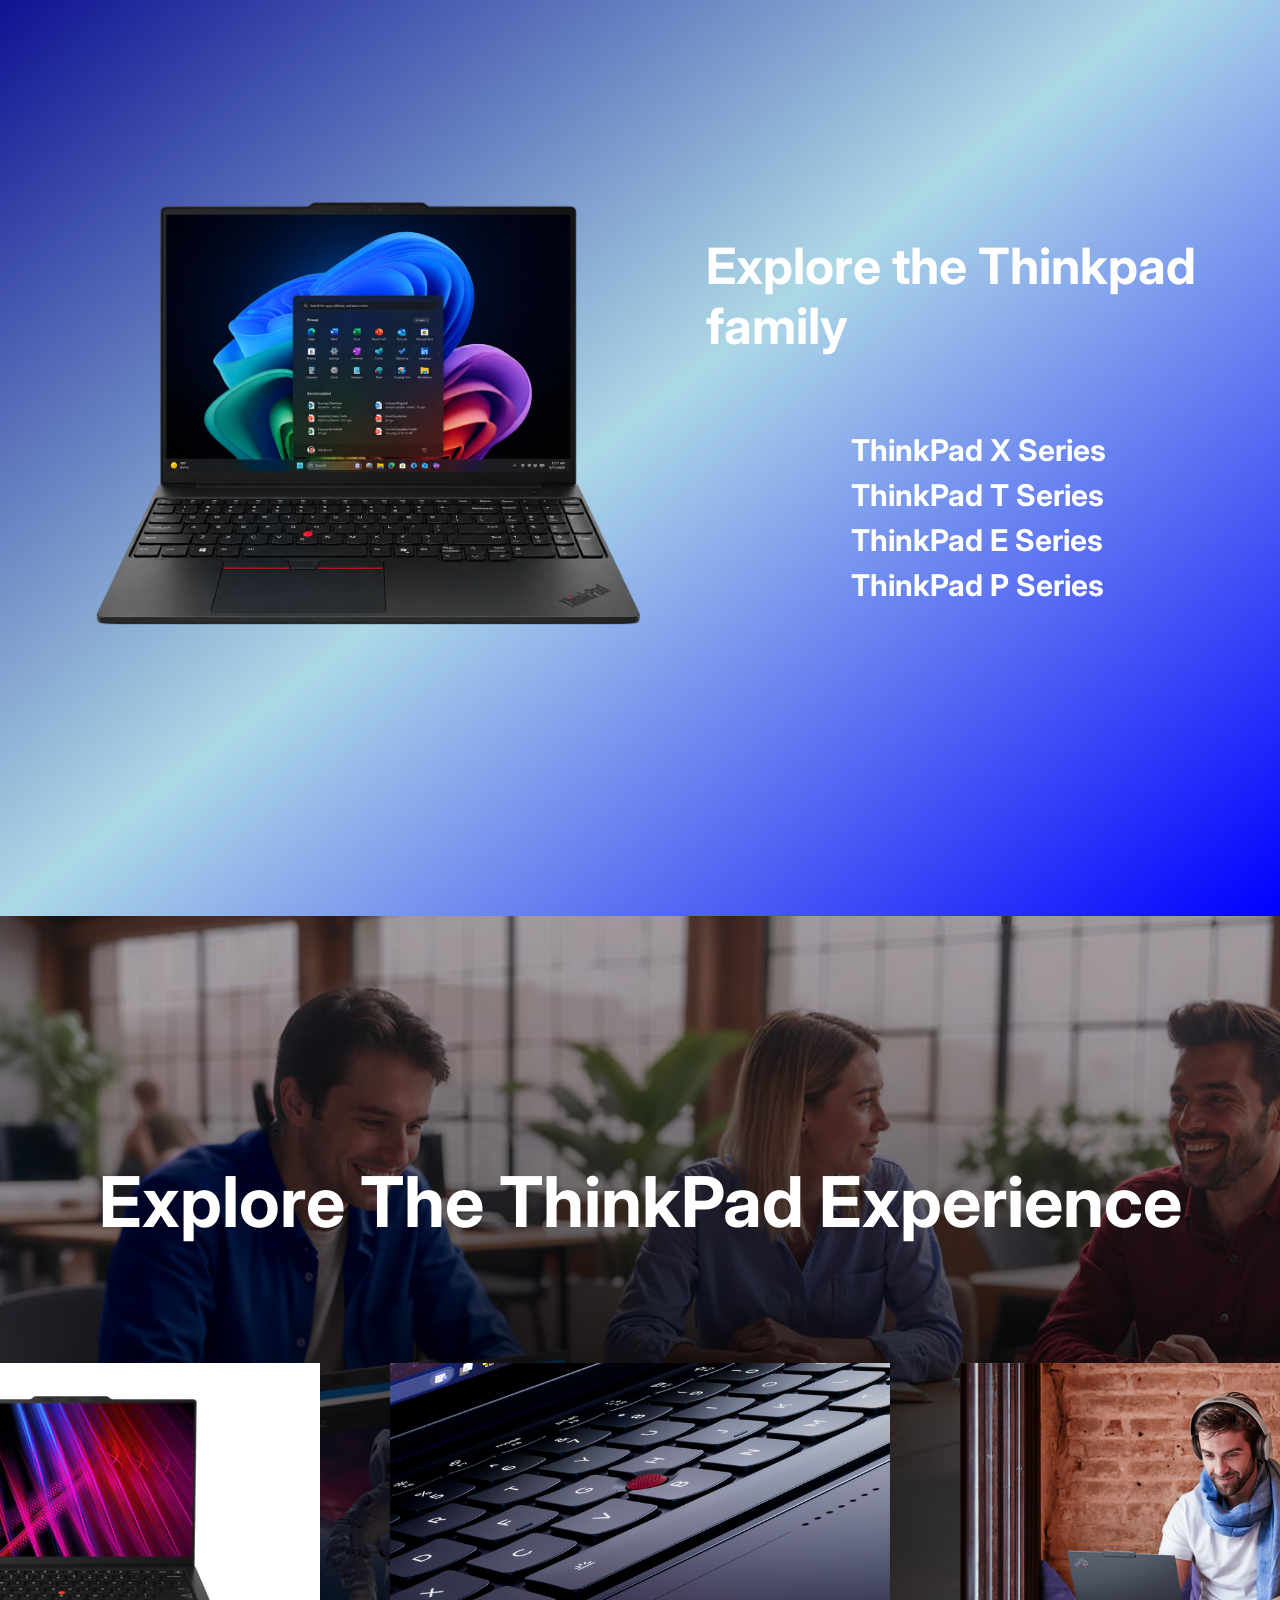
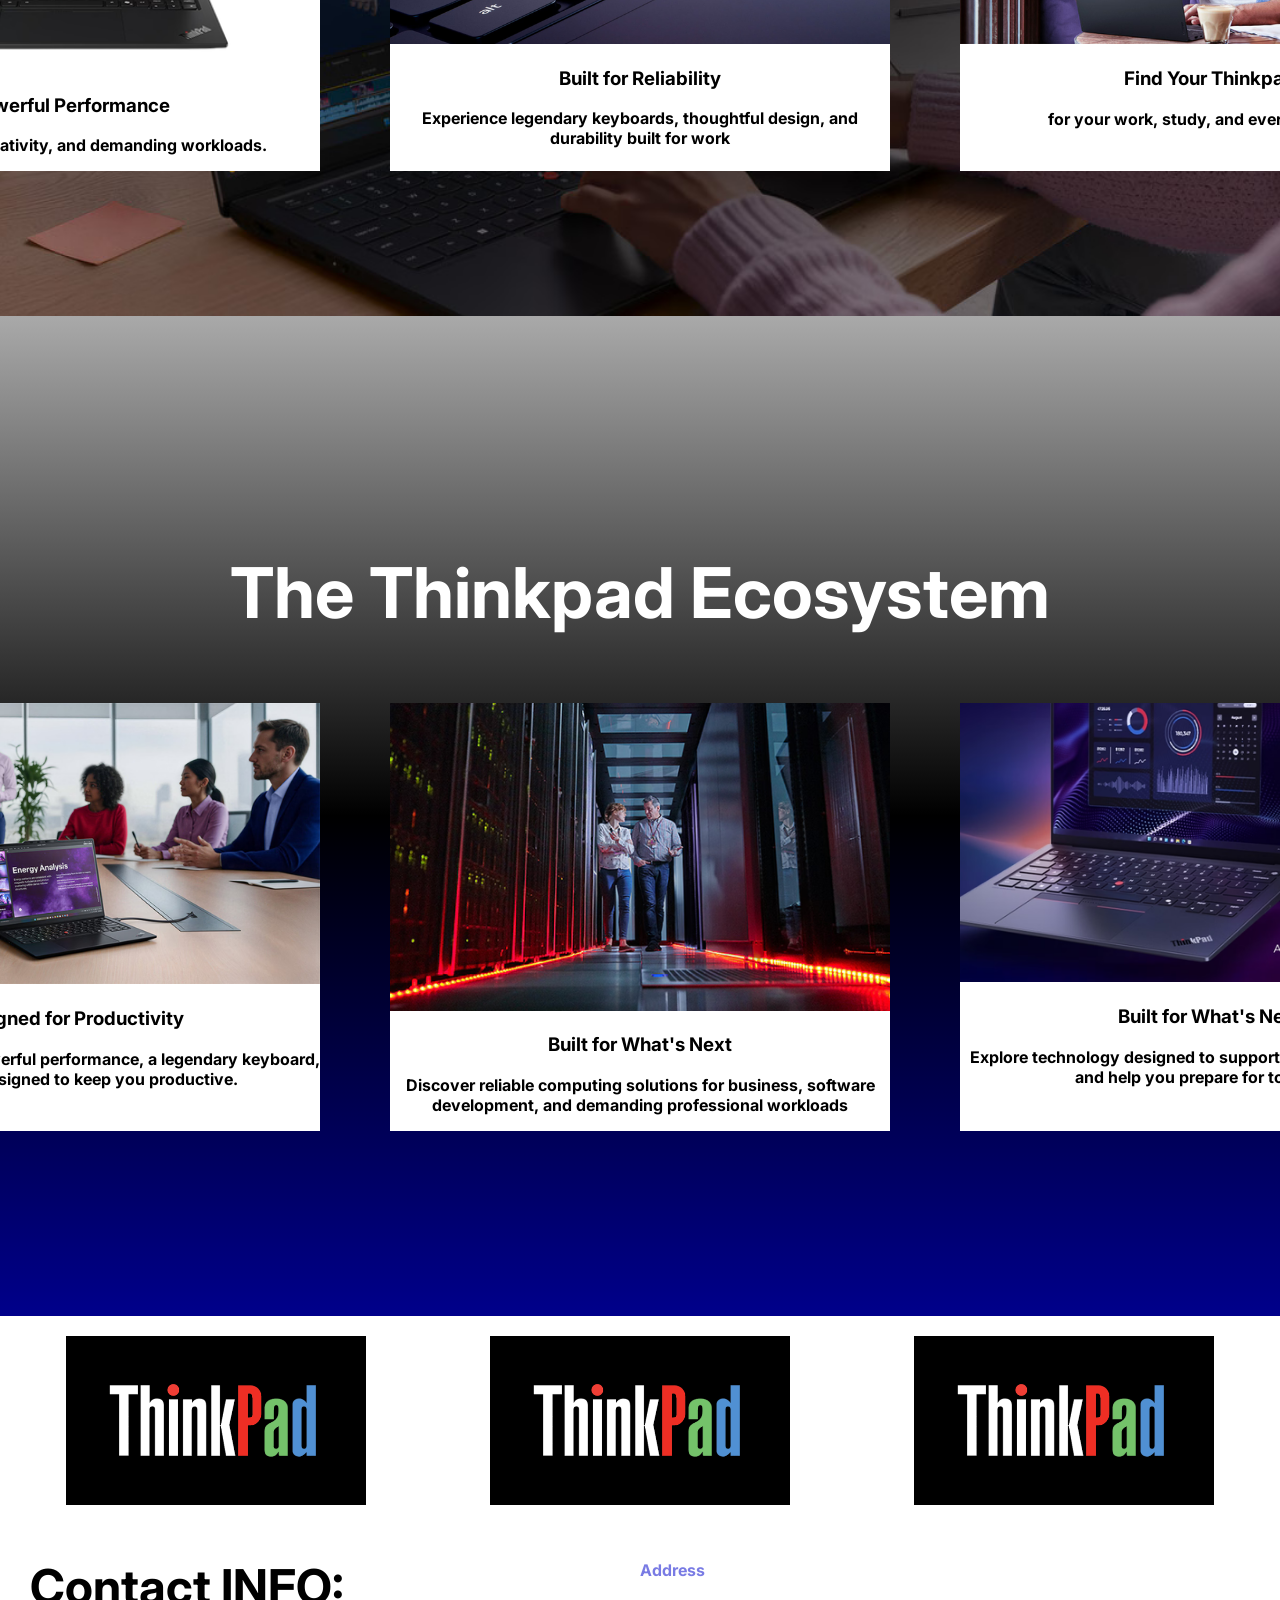
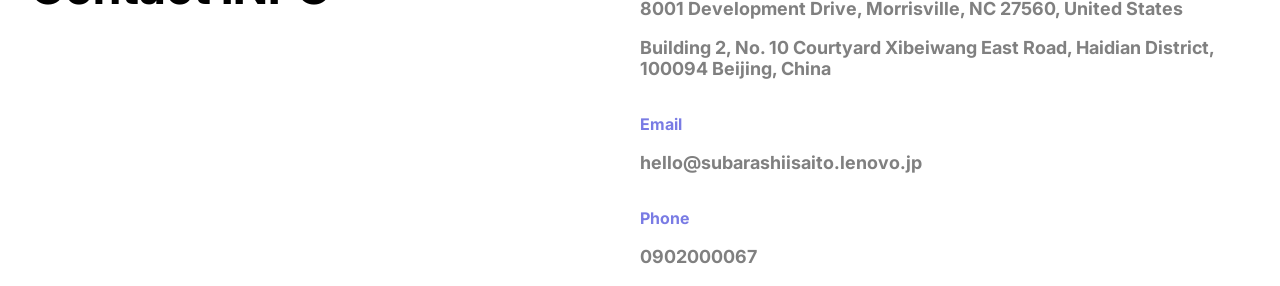
==== commit aa8fdbc6: "MUST forgot to link the css file" ====
--- a/index.html
+++ b/index.html
@@ -1,758 +1,738 @@
-<!DOCTYPE html>
+<!doctype html>
 <html lang="en">
-
-<head>
-    <meta charset="UTF-8">
-    <meta name="viewport" content="width=device-width, initial-scale=1.0">
-    <title>Thinkpad</title>
-</head>
-<style>
-    .logo img {
-        width: 200px;
-        margin-right: auto;
-    }
-    *
-    {
-        box-sizing: border-box;
-    }
-
-    html, body {
-        width: 100%;
-        padding: 0px;
-        margin: 0px;
-        box-sizing:border-box;
-    }
-
-    body {
-    overflow-x: hidden;
-}
-    
-
-    .head , .head ul {
-        display: flex;
-        flex-direction: row;
-        align-items: center;
-        justify-content: center;
-        background-color: black;
-        gap: 20px;
-
-
-    }
-
-    .head ul
-    {
-        display:flex;
-        flex-direction: row;
-        align-items: center;
-        margin-left:auto;
-        gap: 60px;
-        list-style:none;
-    }
-
-    .head ul > li > a
-    {
-        text-align: center;
-        color:white;
-        text-decoration:none;
-        font-size: 20px;
-    }
-
-    .intro-background
-    {
-        background-image: url(backintro.jpg);
-        width:100%;
+	<head>
+		<meta charset="UTF-8" />
+		<meta name="viewport" content="width=device-width, initial-scale=1.0" />
+		<title>Thinkpad</title>
+		<link rel="preconnect" href="https://fonts.googleapis.com" />
+		<link rel="preconnect" href="https://fonts.gstatic.com" crossorigin />
+		<link
+			href="https://fonts.googleapis.com/css2?family=Inter:ital,opsz,wght@0,14..32,100..900;1,14..32,100..900&display=swap"
+			rel="stylesheet"
+		/>
+		<link rel="stylesheet" href="css/contactstyle.css">
+	</head>
+	<style>
+		body {
+			font-family: "Inter", sans-serif;
+			font-optical-sizing: auto;
+			font-weight: bold;
+			font-style: normal;
+		}
+		.logo img {
+			width: 200px;
+			margin-right: auto;
+		}
+		* {
+			box-sizing: border-box;
+		}
+
+		html,
+		body {
+			width: 100%;
+			padding: 0px;
+			margin: 0px;
+			box-sizing: border-box;
+		}
+
+		body {
+			overflow-x: hidden;
+		}
+
+		.head,
+		.head ul {
+			display: flex;
+			flex-direction: row;
+			align-items: center;
+			justify-content: center;
+			background-color: black;
+			gap: 20px;
+		}
+
+		.head ul {
+			display: flex;
+			flex-direction: row;
+			align-items: center;
+			margin-left: auto;
+			gap: 60px;
+			list-style: none;
+		}
+
+		.head ul > li > a {
+			text-align: center;
+			color: white;
+			text-decoration: none;
+			font-size: 20px;
+		}
+
+		.intro-background {
+			background-image: url(backintro.jpg);
+			width: 100%;
+
+			height: 1000px;
+			background-size: cover;
+			background-position: center;
+			background-repeat: no-repeat;
+		}
+
+		.lenovo-logo {
+			width: 250px;
+			margin: 50px 20px;
+		}
+
+		.intro-background h1 {
+			color: white;
+			font-size: 90px;
+			margin: 0 0 100px 20px;
+		}
+
+		.red-button {
+			background-color: red;
+			color: white;
+			border: none;
+			padding: 15px 40px;
+			font-weight: bold;
+			cursor: pointer;
+			font-size: 20px;
+			margin-left: 25px;
+		}
+
+		.intro-background p {
+			color: white;
+			font-size: 25px;
+			line-height: 2;
+			max-width: 500px;
+			margin-left: 25px;
+		}
+
+		.why-thinkpad {
+			color: white;
+			background-image: url(backgroundcolor2.png);
+			background-position: center;
+			background-size: cover;
+			width: 100%;
+			height: 1000px;
+			margin: 0px;
+			display: flex;
+			align-items: center;
+			justify-content: space-around;
+		}
+
+		.think-explore {
+			width: 100%;
+			max-width: 500px;
+			height: 1000px;
+			object-fit: contain;
+			margin: 0;
+		}
+
+		.thinkpad-content {
+			width: 45%;
+			color: white;
+			display: flex;
+			flex-direction: column;
+			align-items: center;
+			justify-content: center;
+		}
+
+		.thinkpad-content h1 {
+			font-size: 50px;
+			margin-bottom: 30px;
+		}
+
+		.thinkpad-content p {
+			font-size: 30px;
+			line-height: 1.5;
+			margin-bottom: 15px;
+		}
+
+		.red-button2 {
+			background-color: red;
+			color: white;
+			border: none;
+			padding: 15px 80px;
+			font-weight: bold;
+			cursor: pointer;
+			font-size: 20px;
+			margin-left: 25px;
+		}
+
+		.design-section {
+			width: 100%;
+			max-width: 100%;
+			height: 1000px;
+			margin: 0;
+			background: linear-gradient(to right bottom, darkblue, lightblue, blue);
+			background-size: cover;
+			background-position: center;
+			background-repeat: none;
+
+			display: flex;
+			align-items: center;
+			padding: 30px;
+			justify-content: center;
+			box-sizing: border-box;
+			overflow: hidden;
+		}
+
+		.design-content {
+			width: 100%;
+			color: white;
+		}
+
+		.design-content h1 {
+			font-size: 100px;
+			line-height: 1.3;
+			margin: 0;
+		}
+
+		.design-content p {
+			font-size: 50px;
+		}
+
+		.design-image {
+			width: 100%;
+		}
+
+		.design-image img {
+			width: 100%;
+			height: auto;
+			object-fit: contain;
+			margin-left: auto;
+		}
+
+		.series-section {
+			background: linear-gradient(to top left, blue, lightblue, darkblue);
+			background-size: cover;
+			background-position: center;
+			width: 100%;
+			max-width: 100%;
+			height: 1000px;
+			margin: 0;
+			display: flex;
+			align-items: center;
+			justify-content: center;
+			box-sizing: border-box;
+			padding: 30px;
+		}
+
+		.series-img img {
+			width: 100%;
+			max-width: 800px;
+		}
+
+		.series-content {
+			display: flex;
+			flex-direction: column;
+			align-items: center;
+			justify-content: center;
+		}
+
+		.series-content h1 {
+			color: white;
+			font-size: 50px;
+		}
+
+		.series-content p {
+			font-size: 30px;
+		}
+
+		.series-content a {
+			display: inline-block;
+			text-decoration: none;
+			color: white;
+			line-height: 1.5;
+			transition:
+				transform 0.9s ease,
+				color 0.3s ease;
+		}
+
+		.series-content a:hover {
+			transform: scale(1.2);
+			color: red;
+		}
+
+		.series-content a:last-child:hover {
+			transform: scale(1.2);
+			color: black;
+		}
+
+		.Thinkpad-exp {
+			background-image: url(backgroundexp.png);
+			background-position: center;
+			background-size: cover;
+			width: 100%;
+			height: 1000px;
+			display: flex;
+			flex-direction: column;
+			align-items: center;
+			justify-content: center;
+		}
+		.Thinkpad-exp h1 {
+			color: white;
+			text-align: center;
+			font-size: 70px;
+			padding: 50px;
+		}
+
+		.reason {
+			display: flex;
+			flex-direction: row;
+			align-items: stretch;
+			justify-content: center;
+			gap: 50px;
+		}
+
+		.reason-exp {
+			display: inline-block;
+			width: 500px;
+			background-color: white;
+			margin: 10px;
+			box-sizing: border-box;
+		}
+
+		.reason-exp img {
+			width: 500px;
+		}
+
+		.reason-exp h3,
+		.reason-exp p {
+			text-align: center;
+		}
+
+		.Thinkpad-Ecosystem {
+			background: linear-gradient(to top, darkblue, black, darkgray);
+			background-size: cover;
+			background-position: center;
+			display: flex;
+			box-sizing: border-box;
+			width: 100%;
+			height: 1000px;
+			align-items: center;
+			flex-direction: column;
+			justify-content: center;
+		}
+
+		.ecosystem {
+			display: flex;
+			flex-direction: row;
+			align-items: stretch;
+			justify-content: center;
+			gap: 50px;
+		}
+
+		.Thinkpad-Ecosystem h1 {
+			font-size: 70px;
+			color: white;
+			text-align: center;
+		}
+
+		.eco {
+			display: inline-block;
+			width: 500px;
+			background-color: white;
+			margin: 10px;
+			box-sizing: border-box;
+		}
+
+		.eco img {
+			width: 500px;
+		}
+
+		.eco h3,
+		.eco p {
+			text-align: center;
+		}
+       
+
+		/* BIG BIG BIG SCREEENNNNNNNNNNNNN */
+
+		@media screen and (max-width: 1024px) {
+			head {
+				flex-wrap: wrap;
+				padding: 15px;
+			}
+
+			head ul {
+				gap: 20px;
+				margin-left: 0;
+				padding: 0;
+				flex-wrap: wrap;
+			}
+
+			.why-thinkpad {
+				height: auto;
+				padding: 30px;
+				gap: 20px;
+			}
+			.thinkpad-explore {
+				width: 50%;
+			}
+			.thinkpad-content {
+				width: 50%;
+			}
+			.thinkpad-content h1 {
+				font-size: 35px;
+			}
+			.thinkpad-content p {
+				font-size: 20px;
+			}
+
+			.design-content h1 {
+				font-size: 60px;
+			}
+			.design-content p {
+				font-size: 30px;
+			}
+			.series-section {
+				height: auto;
+				gap: 20px;
+			}
+			.series-content h1 {
+				font-size: 35px;
+			}
+
+			.Thinkpad-exp,
+			.Thinkpad-Ecosystem {
+				height: auto;
+				padding: 40px 20px;
+			}
+
+			.reason,
+			.ecosystem {
+				flex-wrap: wrap;
+				gap: 20px;
+			}
+
+			.reason-exp,
+			.eco {
+				width: 45%;
+				margin: 0;
+			}
+
+			.reason-exp img,
+			.eco img {
+				width: 100%;
+			}
+		}
+
+		/* MO-BI-LEEEEEEEEEEEEEEEEEEEEEEEEEEEEE uehnbgvieuohngbeoing */
+
+		@media screen and (max-with: 600px) {
+			.head {
+				flex-direction: colunm;
+			}
+			.head ul {
+				flex-direction: column;
+				gap: 15px;
+			}
+			.logo img {
+				width: 150px;
+			}
+
+			.intro-background {
+				height: auto;
+				min-height: 600px;
+				padding: 20px;
+			}
+
+			.lenovo-logo {
+				width: 150px;
+				margin: 20px 0;
+			}
+			.intro-background h1 {
+				font-size: 40px;
+				margin: 20px 0 40px;
+			}
+
+			.intro-background p {
+				font-size: 16px;
+				line-height: 1.7;
+				margin: 20px 0;
+			}
+
+			.red-button {
+				font-size: 16px;
+				padding: 12px 25px;
+				margin: 0;
+			}
+
+			.why-thinkpad {
+				flex-direction: column;
+				height: auto;
+				padding: 30px 20px;
+			}
+
+			.think-explore {
+				width: 100%;
+			}
+			.thinkpad-content {
+				width: 100%;
+			}
+
+			.thinkpad-content h1 {
+				font-size: 30px;
+			}
+			.thinkpad-content p {
+				font-size: 18px;
+			}
+
+			.red-button2 {
+				padding: 12px 40px;
+				margin: 0;
+			}
+
+			.design-section {
+				flex-direction: column;
+				height: auto;
+				padding: 20px;
+			}
+
+			.design-content h1 {
+				font-size: 35px;
+			}
+
+			.design-content p {
+				font-size: 20px;
+			}
+
+			.design-image img {
+				width: 100%;
+			}
+
+			.series-section {
+				flex-direction: column;
+				height: auto;
+				padding: 20px;
+			}
+
+			.series-img img {
+				width: 100%;
+			}
+
+			.series-content h1 {
+				font-size: 30px;
+				text-align: center;
+			}
+			.series-content p {
+				font-size: 20px;
+			}
+
+			.Thinkpad-exp h1 {
+				font-size: 35px;
+				padding: 20px;
+			}
+
+			.reason {
+				flex-direction: column;
+				align-items: center;
+			}
+
+			.reason-exp {
+				width: 100%;
+			}
+
+			.Thinkpad-Ecosystem h1 {
+				font-size: 35px;
+			}
+
+			.ecosystem {
+				flex-direction: column;
+				align-items: center;
+			}
+
+			.eco {
+				width: 100%;
+			}
+		}
+       
+	</style>
+
+	<body>
+		<header>
+			<div class="head">
+				<div class="logo">
+					<a href="#"><img src="images.png" alt="THINKPAD" /></a>
+				</div>
+
+				<ul>
+					<li><a href="#">Products</a></li>
+					<li><a href="#">Solutions</a></li>
+					<li><a href="#">Services</a></li>
+					<li><a href="#">Support</a></li>
+					<li><a href="#">About Lenovo</a></li>
+				</ul>
+			</div>
+		</header>
+
+		<section class="intro">
+			<div class="intro-background">
+				<img class="lenovo-logo" src="lenovologo.png" alt="LENOVO" />
+				<h1>Built for the Way<br />Work Gets Done</h1>
+				<a href="shop.html"><button class="red-button">GET NOW</button></a>
+
+				<p>
+					For more than 30 years, Thinkpad has set the standard for rentless
+					innovation. purposeful design.
+				</p>
+			</div>
+		</section>
+
+		<section>
+			<div class="why-thinkpad">
+				<img class="think-explore" src="thinkpad explore.png" alt="thinkpad" />
+
+				<div class="thinkpad-content">
+					<h1>WHY CHOOSE THINKPAD</h1>
+					<p>
+						<strong>LEGENDARY DESIGN</strong>
+						Comfortable keyboard, and the iconnic red Trackpoint for precise
+						navigation.
+					</p>
+
+					<p>
+						<strong>POWERFUL PERFORMANCE</strong>
+						Handle demanding workloads, multitasking, programming, and business
+						applications with confidence.
+					</p>
+					<a href="shop.html"><button class="red-button2">GET</button></a>
+				</div>
+			</div>
+		</section>
+
+		<section class="design-section">
+			<div class="design-content">
+				<h1>
+					DESIGN TO LAST<br />
+					BEST LINUX<br />
+					GREAT RELIABILITY
+				</h1>
+				<p>Built to last. Designed for reliability.</p>
+			</div>
+			<div class="design-image">
+				<img src="thinkpadatdesign.png" alt="Thinkpad design" />
+			</div>
+		</section>
+
+		<section class="series-section">
+			<div class="series-img">
+				<img
+					src="Laptop ThinkPad với menu Start Windows 11.png"
+					alt="thinkpad2"
+				/>
+			</div>
+
+			<div class="series-content">
+				<h1>Explore the Thinkpad family</h1>
+				<p>
+					<a
+						href="https://www.lenovo.com/vn/vi/c/laptops/thinkpad/thinkpadx/"
+						target="_blank"
+						>ThinkPad X Series</a
+					>
+					<br />
+					<a
+						href="https://www.lenovo.com/vn/vi/c/laptops/thinkpad/thinkpadt/"
+						target="_blank"
+						>ThinkPad T Series</a
+					>
+					<br />
+					<a
+						href="https://www.lenovo.com/vn/vi/c/laptops/thinkpad/thinkpade/"
+						target="_blank"
+						>ThinkPad E Series</a
+					>
+					<br />
+					<a
+						href="https://www.lenovo.com/vn/vi/c/laptops/thinkpad/thinkpadp/"
+						target="_blank"
+						>ThinkPad P Series</a
+					>
+				</p>
+			</div>
+		</section>
+
+		<section class="Thinkpad-exp">
+			<h1>Explore The ThinkPad Experience</h1>
+			<div class="reason">
+				<div class="reason-exp">
+					<img src="Powerfulperformance.png" alt="POWERFUL" />
+					<h3>Powerful Performance</h3>
+					<p>Productivity, creativity, and demanding workloads.</p>
+				</div>
+				<div class="reason-exp">
+					<img src="BuiltForReliability.png" alt="reliability" />
+					<h3>Built for Reliability</h3>
+					<p>
+						Experience legendary keyboards, thoughtful design, and durability
+						built for work
+					</p>
+				</div>
+				<div class="reason-exp">
+					<img src="FindYoutThinkpad.png" alt="Find Your Thinkpad" />
+					<h3>Find Your Thinkpad</h3>
+					<p>for your work, study, and everyday needs</p>
+				</div>
+			</div>
+		</section>
+
+		<section>
+			<div class="Thinkpad-Ecosystem">
+				<h1>The Thinkpad Ecosystem</h1>
+				<div class="ecosystem">
+					<div class="eco">
+						<img
+							src="Designed for Productivity.png"
+							alt="Designed for Productivity"
+						/>
+						<h3>Designed for Productivity</h3>
+						<p>
+							Work smarter with powerful performance, a legendary keyboard, and
+							tools designed to keep you productive.
+						</p>
+					</div>
+					<div class="eco">
+						<img
+							src="Technology Without Limits.png"
+							alt="Technology Without Limits"
+						/>
+						<h3>Built for What's Next</h3>
+						<p>
+							Discover reliable computing solutions for business, software
+							development, and demanding professional workloads
+						</p>
+					</div>
+					<div class="eco">
+						<img src="Built for What's Next.png" alt="Built for What's Next" />
+						<h3>Built for What's Next</h3>
+
+						<p>
+							Explore technology designed to support your ambitions today and
+							help you prepare for tomorrow
+						</p>
+					</div>
+				</div>
+			</div>
+		</section>
         
-        height:1000px;
-        background-size:cover;
-        background-position: center;
-        background-repeat: no-repeat;
-    }
-
-    .lenovo-logo
-    {
-        width:250px;
-        margin:50px 20px;
-    }
-
-    .intro-background h1 
-    {
-        color:white;
-        font-size:90px;
-        margin: 0 0 100px 20px;
-    }
-
-    .red-button{
-        background-color: red;
-        color: white;
-        border:none;
-        padding:15px 40px;
-        font-weight:bold;
-        cursor: pointer;
-        font-size:20px;
-        margin-left:25px;
-    }
-
-    .intro-background p {
-        color:white;
-        font-size:25px;
-        line-height: 2;
-        max-width:500px;
-        margin-left:25px;
-
-    }
-
-    .why-thinkpad
-    {
-        color:white;
-        background-image: url(backgroundcolor2.png);
-        background-position: center;
-        background-size: cover;
-        width:100%;
-        height:1000px;
-        margin:0px;
-        display:flex;
-        align-items: center;
-        justify-content: space-around;
-        
-    }
-
-    .think-explore
-    {
-        width:100%;
-        max-width: 500px;
-        height:1000px;
-        object-fit:contain;
-        margin:0;
-
-    }
-
-    .thinkpad-content
-    {
-        width:45%;
-        color:white;
-        display:flex;
-        flex-direction: column;
-        align-items: center;
-        justify-content: center;
-    }
-
-    .thinkpad-content h1{
-        font-size:50px;
-        margin-bottom: 30px;
-    }
-
-    .thinkpad-content p
-    {
-        font-size:30px;
-        line-height: 1.5;
-        margin-bottom:15px;
-    }
-
-    .red-button2{
-        background-color: red;
-        color: white;
-        border:none;
-        padding:15px 80px;
-        font-weight:bold;
-        cursor: pointer;
-        font-size:20px;
-        margin-left:25px;
-    }
-
-    .design-section
-    {
-        width:100%;
-        max-width: 100%;
-        height:1000px;
-        margin:0;
-        background: linear-gradient(to right bottom, darkblue,lightblue,blue);
-        background-size: cover;
-        background-position: center;
-        background-repeat: none;
-
-        display:flex;
-        align-items: center;
-        padding:30px;
-        justify-content: center;
-        box-sizing: border-box;
-        overflow:hidden;
-    }
-
-    .design-content
-    {
-        width:100%;
-        color:white;
-    }
-
-    .design-content h1{
-        font-size:100px;
-        line-height:1.3;
-        margin:0;
-    }
-
-    .design-content p
-    {
-        font-size:50px;
-    }
-
-    .design-image
-    {
-        width:100%;
-    }
-
-    .design-image img {
-    width: 100%;
-    height: auto;
-    object-fit: contain;
-    margin-left: auto;
-}
-
-.series-section
-{
-    background: linear-gradient(to top left,blue,lightblue,darkblue);
-    background-size: cover;
-    background-position: center;
-    width:100%;
-    max-width: 100%;
-    height:1000px;
-    margin:0;
-    display:flex;
-    align-items: center;
-    justify-content:center;
-    box-sizing: border-box;
-    padding:30px;
-    
-}
-
-
-
-.series-img img
-{
-    width:100%;
-    max-width:800px;
-    
-
-}
-
-.series-content
-{
-    display: flex;
-    flex-direction: column;
-    align-items: center;
-    justify-content: center;
-}
-
-.series-content h1
-{
-    color:white;
-    font-size: 50px;
-
-}
-
-.series-content p
-{
-    font-size: 30px;
-
-}
-
-.series-content a
-{
-    display: inline-block;
-    text-decoration: none;
-    color:white;
-    line-height: 1.5;
-    transition: transform 0.9s ease, color 0.3s ease;
-}
-
-.series-content a:hover
-{
-    transform: scale(1.2);
-    color:red;
-}
-
-.series-content a:last-child:hover
-{
-    transform:scale(1.2);
-    color:black;
-}
-
-.Thinkpad-exp
-{
-    background-image: url(backgroundexp.png);
-    background-position:center;
-    background-size: cover;
-    width:100%;
-    height:1000px;
-    display:flex;
-    flex-direction: column;
-    align-items: center;
-    justify-content: center;
-}
-.Thinkpad-exp h1
-{
-    color:white;
-    text-align: center;
-    font-size: 70px;
-    padding:50px;
-}
-
-.reason
-{
-    display:flex;
-    flex-direction: row;
-    align-items: stretch;
-    justify-content: center;
-    gap:50px;
-}
-
-.reason-exp
-{
-    display:inline-block;
-    width:500px;
-    background-color: white;
-    margin:10px;
-    box-sizing: border-box;
-}
-
-.reason-exp img{
-    
-    width:500px;
-    
-}
-
-.reason-exp h3,
-.reason-exp p
-{
-    text-align: center;
-}
-
-
-.Thinkpad-Ecosystem
-{
-    background: linear-gradient(to top, darkblue,black,darkgray);
-    background-size: cover;
-    background-position: center;
-    display:flex;
-    box-sizing:border-box;
-    width:100%;
-    height:1000px;
-    align-items: center;
-    flex-direction:column;
-    justify-content: center;
-}
-
-.ecosystem
-{
-    display:flex;
-    flex-direction: row;
-    align-items: stretch;
-    justify-content: center;
-    gap:50px;
-}
-
-.Thinkpad-Ecosystem h1
-{
-    font-size: 70px;
-    color:white;
-    text-align: center;
-
-}
-
-.eco
-{
-    display:inline-block;
-    width:500px;
-    background-color: white;
-    margin:10px;
-    box-sizing:border-box;
-}
-
-.eco img
-{
-    width:500px;
-}
-
-.eco h3,
-.eco p
-{
-    text-align: center;
-    
-}
-
-/* BIG BIG BIG SCREEENNNNNNNNNNNNN */
-
-@media screen and (max-width:1024px) {
-    head{
-        flex-wrap:wrap;
-        padding:15px;
-    }
-
-    head ul {
-        gap:20px;
-        margin-left: 0;
-        padding:0;
-        flex-wrap: wrap;
-    }
-
-    .why-thinkpad{
-        height:auto;
-        padding:30px;
-        gap:20px;
-    }
-    .thinkpad-explore 
-    {
-        width:50%;
-    }
-    .thinkpad-content
-    {
-        width:50%;
-    }
-    .thinkpad-content h1{
-        font-size:35px;
-    }
-    .thinkpad-content p{
-        font-size: 20px;
-    }
-
-    .design-content h1{
-        font-size:60px;
-    }
-    .design-content p 
-    {
-        font-size:30px;
-    }
-    .series-section
-    {
-        height:auto;
-        gap:20px;
-    }
-    .series-content h1 {
-        font-size:35px;
-    }
-
-    .Thinkpad-exp, .Thinkpad-Ecosystem
-    {
-        height: auto;
-        padding: 40px 20px;
-    }
-
-    .reason, .ecosystem
-    {
-        flex-wrap: wrap;
-        gap:20px;
-    }
-
-    .reason-exp,.eco {
-        width:45%;
-        margin:0;
-    }
-
-    .reason-exp img, .eco img {
-        width: 100%;
-    }
-}
-
-/* MO-BI-LEEEEEEEEEEEEEEEEEEEEEEEEEEEEE uehnbgvieuohngbeoing */
-
-@media screen and (max-with: 600px) {
-    .head {
-        flex-direction: colunm;
-    }
-    .head ul {
-        flex-direction: column;
-        gap:15px;
-    }
-    .logo img {
-        width:150px;
-    }
-
-    .intro-background
-    {
-        height:auto;
-        min-height: 600px;
-        padding:20px;
-    }
-
-    .lenovo-logo
-    {
-        width: 150px;
-        margin:20px 0;
-    }
-    .intro-background h1
-    {
-        font-size:40px;
-        margin:20px 0 40px;
-    }
-
-    .intro-background p {
-        font-size: 16px;
-        line-height: 1.7;
-        margin: 20px 0;
-
-    }
-
-    .red-button
-    {
-        font-size: 16px;
-        padding: 12px 25px;
-        margin:0;
-    }
-
-    .why-thinkpad 
-    {
-        flex-direction: column;
-        height:auto;
-        padding: 30px 20px;
-    }
-
-    .think-explore
-    {
-        width: 100%;
-    }
-    .thinkpad-content
-    {
-        width:100%;
-    }
-
-    .thinkpad-content h1 {
-        font-size: 30px;
-    }
-    .thinkpad-content p 
-    {
-        font-size:18px;
-    }
-
-    .red-button2 
-    {
-        padding:12px 40px;
-        margin:0;
-    }
-
-    .design-section
-    {
-        flex-direction: column;
-        height:auto;
-        padding: 20px;
-    }
-
-    .design-content h1 {
-        font-size: 35px;
-    }
-
-    .design-content p 
-    {
-        font-size: 20px;
-    }
-
-    .design-image img 
-    {
-        width:100%;
-    }
-
-    .series-section{
-        flex-direction: column;
-        height:auto;
-        padding:20px;
-    }
-
-    .series-img img {
-        width:100%;
-    }
-
-    .series-content h1 {
-        font-size: 30px;
-        text-align:center;
-    }
-    .series-content p {
-        font-size: 20px;
-    }
-
-    .Thinkpad-exp h1 {
-        font-size:35px;
-        padding:20px;
-    }
-
-    .reason{
-        flex-direction: column;
-        align-items: center;
-    }
-
-    .reason-exp {
-        width:100%;
-    }
-
-    .Thinkpad-Ecosystem h1 {
-        font-size: 35px;
-    }
-
-    .ecosystem{
-        flex-direction: column;
-        align-items: center;
-    }
-
-    .eco{
-        width:100%
-    }
-}
-
-/*sự kiện phát sáng khi trỏ chuột*/
-
-.head ul li a {
-  text-decoration: none;
-  color: white;
-  padding: 8px 16px;
-  border-radius: 6px;
-  background-color: transparent;
-  transition: all 0.25s ease;
-}
-
-.head ul li a:hover{
-    background-color: #e2231a;
-    color: #ffffff;
-}
-
-   
-</style>
-
-<body>
-    <header>
-        <div class="head">
-            <div class="logo">
-                <a href="#"><img src="images.png" alt="THINKPAD"></a>
+    <div class="contact">
+        <div class="image-container">
+            <img class="contact" src="images.png">
+            <img class="contact" src="images.png">
+            <img class="contact" src="images.png">
+        </div>
+        <footer>
+            <h1 class="contact">Contact INFO:</h1>
+            <div class="contact">
+                <h2 class="special-h2">Address</h2>
+                <p>8001 Development Drive, Morrisville, NC 27560, United States</p>
+                <p>Building 2, No. 10 Courtyard Xibeiwang East Road, Haidian District, 100094 Beijing, China</p>
+                <h2 class="special-h2">Email</h2>
+                <p>hello@subarashiisaito.lenovo.jp</p>
+                <h2 class="special-h2">Phone</h2>
+                <p>0902000067</p>
             </div>
-
-            <ul>
-
-            <li><a href="#">Products</a></li>
-            <li><a href="#">Solutions</a></li>
-            <li><a href="#">Services</a></li>
-            <li><a href="#">Support</a></li>
-            <li><a href="about.html" id="btn-about">About Lenovo</a></li>
-            </ul>
-
-        </div>
-    </header>
-
-    <section class="intro">
-        <div class="intro-background">
-            <img class="lenovo-logo" src="lenovologo.png" alt="LENOVO">
-            <h1>Built for the Way<br>Work Gets Done </h1>
-            <button class="red-button">GET NOW</button>
-
-            <p>
-                For more than 30 years, Thinkpad has set the standard
-                for rentless innovation. purposeful design.
-            </p>
-        </div>
-    </section>
-
-    <section>
-        <div class="why-thinkpad">
-            <img class="think-explore" src="thinkpad explore.png" alt="thinkpad">
-            
-
-
-            <div class="thinkpad-content">
-                <h1>WHY CHOOSE THINKPAD</h1>
-            <p>
-                <strong>LEGENDARY DESIGN</strong>
-                Comfortable keyboard, and the iconnic red Trackpoint
-                for precise navigation.
-            </p>
-            
-
-            <p>
-                <strong>POWERFUL PERFORMANCE</strong>
-                Handle demanding workloads, multitasking, programming,
-                and business applications with confidence.
-               
-            </p>
-              <button class="red-button2">GET</button>
-            </div>
-            
-        </div>
-    </section>
-
-    <section class="design-section">
-        <div class="design-content">
-            <h1>
-                DESIGN TO LAST<br>
-                BEST LINUX<br>
-                GREAT RELIABILITY
-            </h1>
-            <p>Built to last. Designed for reliability.</p>
-        </div>
-        <div class="design-image">
-            <img src="thinkpadatdesign.png" alt="Thinkpad design">
-        </div>
-    </section>
-
-    <section class="series-section">
-        <div class="series-img">
-            <img src="Laptop ThinkPad với menu Start Windows 11.png" alt="thinkpad2">
-        </div>
-
-        <div class="series-content">
-            <h1>Explore the Thinkpad family</h1>
-            <p><a href="https://www.lenovo.com/vn/vi/c/laptops/thinkpad/thinkpadx/" target="_blank">ThinkPad X Series</a> <br>
-            <a href="https://www.lenovo.com/vn/vi/c/laptops/thinkpad/thinkpadt/" target="_blank">ThinkPad T Series</a>  <br>
-            <a href="https://www.lenovo.com/vn/vi/c/laptops/thinkpad/thinkpade/" target="_blank">ThinkPad E Series</a> <br>
-            <a href="https://www.lenovo.com/vn/vi/c/laptops/thinkpad/thinkpadp/" target="_blank">ThinkPad P Series</a></p>
-        </div>
-    </section>
-
-    <section class="Thinkpad-exp">
-    <h1>Explore The ThinkPad Experience</h1>
-    <div class="reason">
-    <div class="reason-exp">
-        <img src="Powerfulperformance.png" alt="POWERFUL">
-        <h3>Powerful Performance</h3>
-        <p>Productivity, creativity, and demanding workloads.</p>
-    </div>
-    <div class="reason-exp">
-        <img src="BuiltForReliability.png" alt="reliability">
-        <h3>Built for Reliability</h3>
-        <p>Experience legendary keyboards, thoughtful design, and durability built for work</p>
-    </div>
-    <div class="reason-exp">
-        <img src="FindYoutThinkpad.png" alt="Find Your Thinkpad">
-        <h3>Find Your Thinkpad</h3>
-        <p>for your work, study, and everyday needs</p>
-    </div>
-    </div>
-    </section>
-
-    <section>
-        <div class="Thinkpad-Ecosystem">
-            <h1>The Thinkpad Ecosystem</h1>
-            <div class="ecosystem">
-            <div class="eco">
-                <img src="Designed for Productivity.png" alt="Designed for Productivity">
-                <h3>Designed for Productivity</h3>
-                <p>Work smarter with powerful performance, a legendary keyboard, and tools designed to keep you productive.</p>
-            </div>
-            <div class="eco">
-                <img src="Technology Without Limits.png" alt="Technology Without Limits">
-                <h3>Built for What's Next</h3>
-                <p>Discover reliable computing solutions for business, software development, and demanding professional workloads</p>
-            </div>
-            <div class="eco">
-                <img src="Built for What's Next.png" alt="Built for What's Next">
-                <h3>Built for What's Next</h3>
-                
-                <p>Explore technology designed to support your ambitions today and help you prepare for tomorrow</p>
-            </div>
-            </div>
-        </div>
-    </section>
-    
-  <script>
-  document.getElementById('btn-about').addEventListener('click', function(e) {
-    e.preventDefault();
-    window.location.href = 'about.html';
-  });
-</script> 
-
-</body>
-
-</html>+        </footer>
+	</div>
+	</body>
+</html>
--- a/css/contactstyle.css
+++ b/css/contactstyle.css
@@ -0,0 +1,46 @@
+div .contact {
+    max-width:1920px;
+    max-height:1080px;
+}
+div .image-container{
+    display:flex;
+    flex-direction:row;
+    justify-content:center;
+    margin:20px;
+    gap:10%;
+}
+.contact img {
+    max-width:300px;
+    width: 300px;
+    height: auto;
+}
+footer > h1{
+    font-size:48px;
+    vertical-align:top;
+    margin-left:30px;
+}
+footer{
+    margin-bottom:1px;
+    margin-top:auto
+    padding:10px;
+    max-width:100%;
+    display:flex;
+    justify-content:space-between;
+}
+footer > div{
+    vertical-align:top;
+    width:50%;
+}
+footer > div > h1{
+    left:50px;
+    width: 30%;
+}
+footer > div > h2 {
+    margin-top:35px;
+    font-size:16px;
+    color:#797be4;
+}
+footer > div > p{
+    font-size:18px;
+    color:gray;
+}
